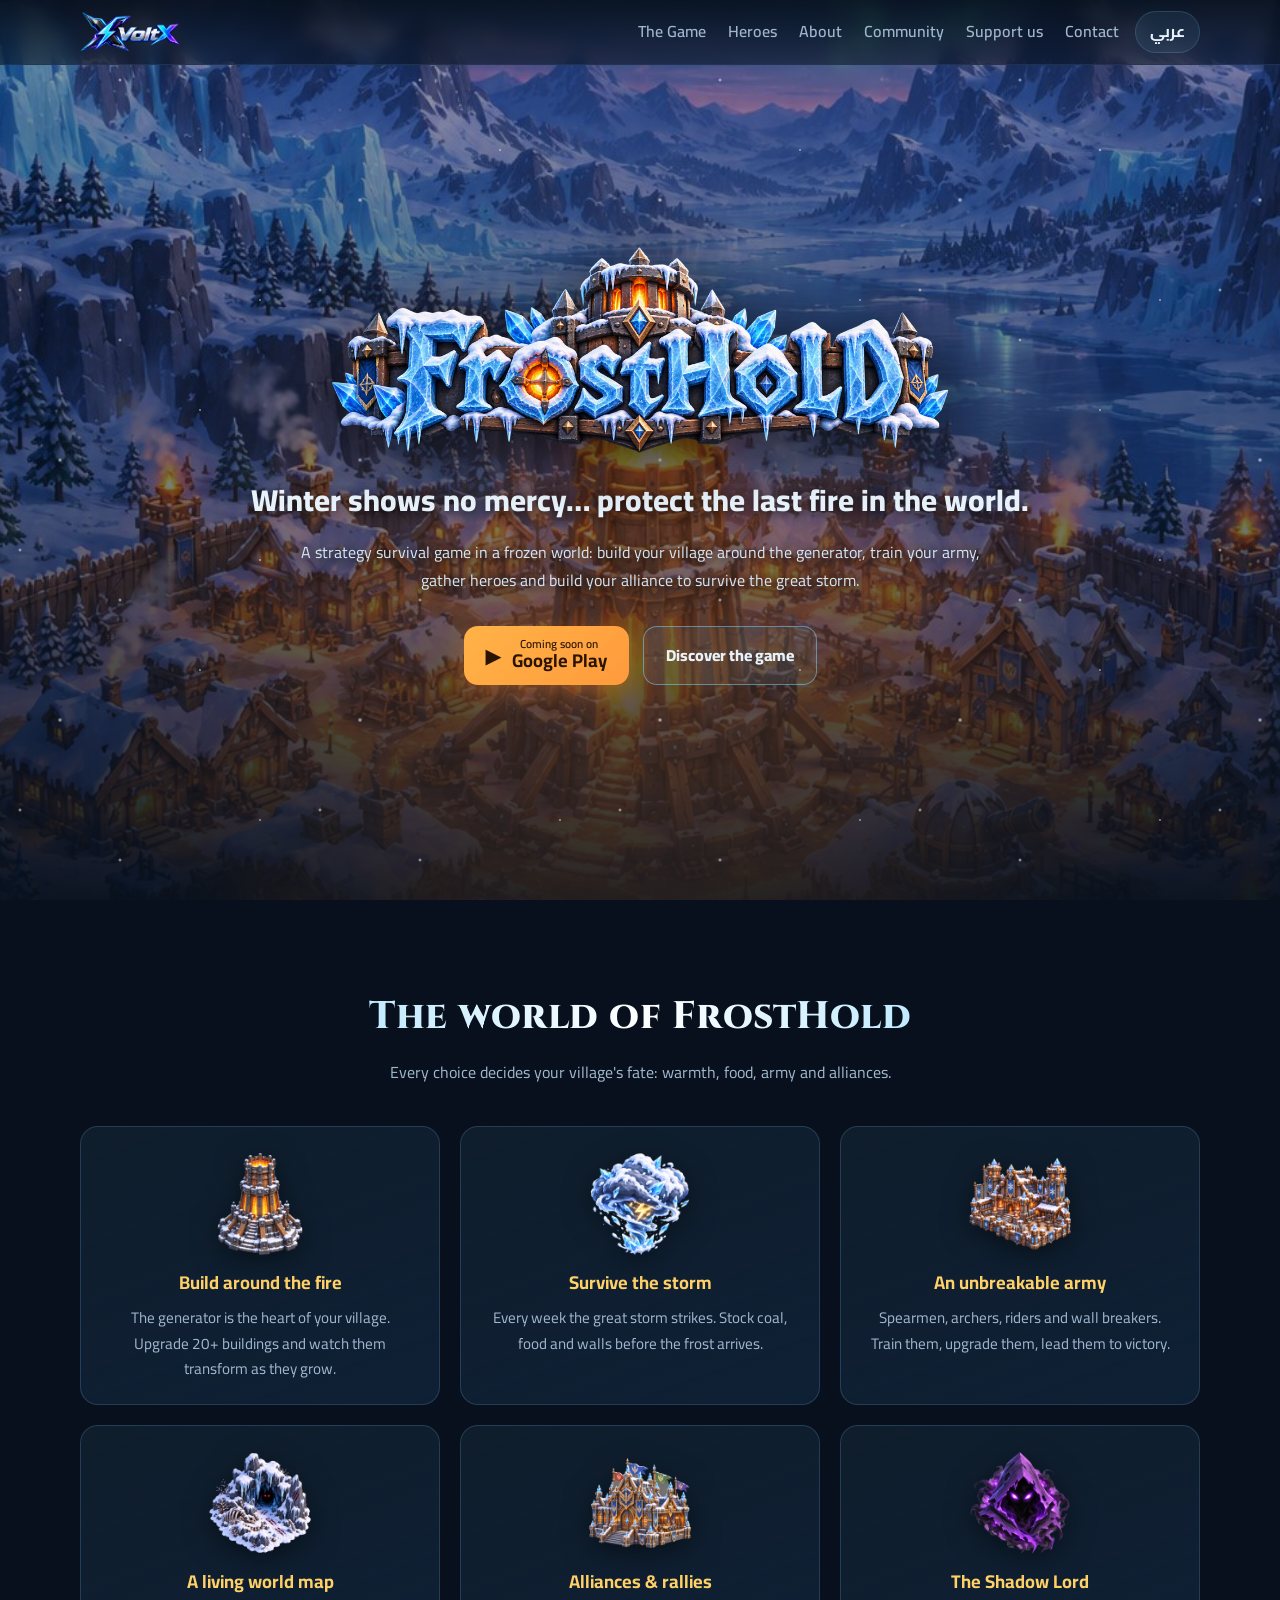
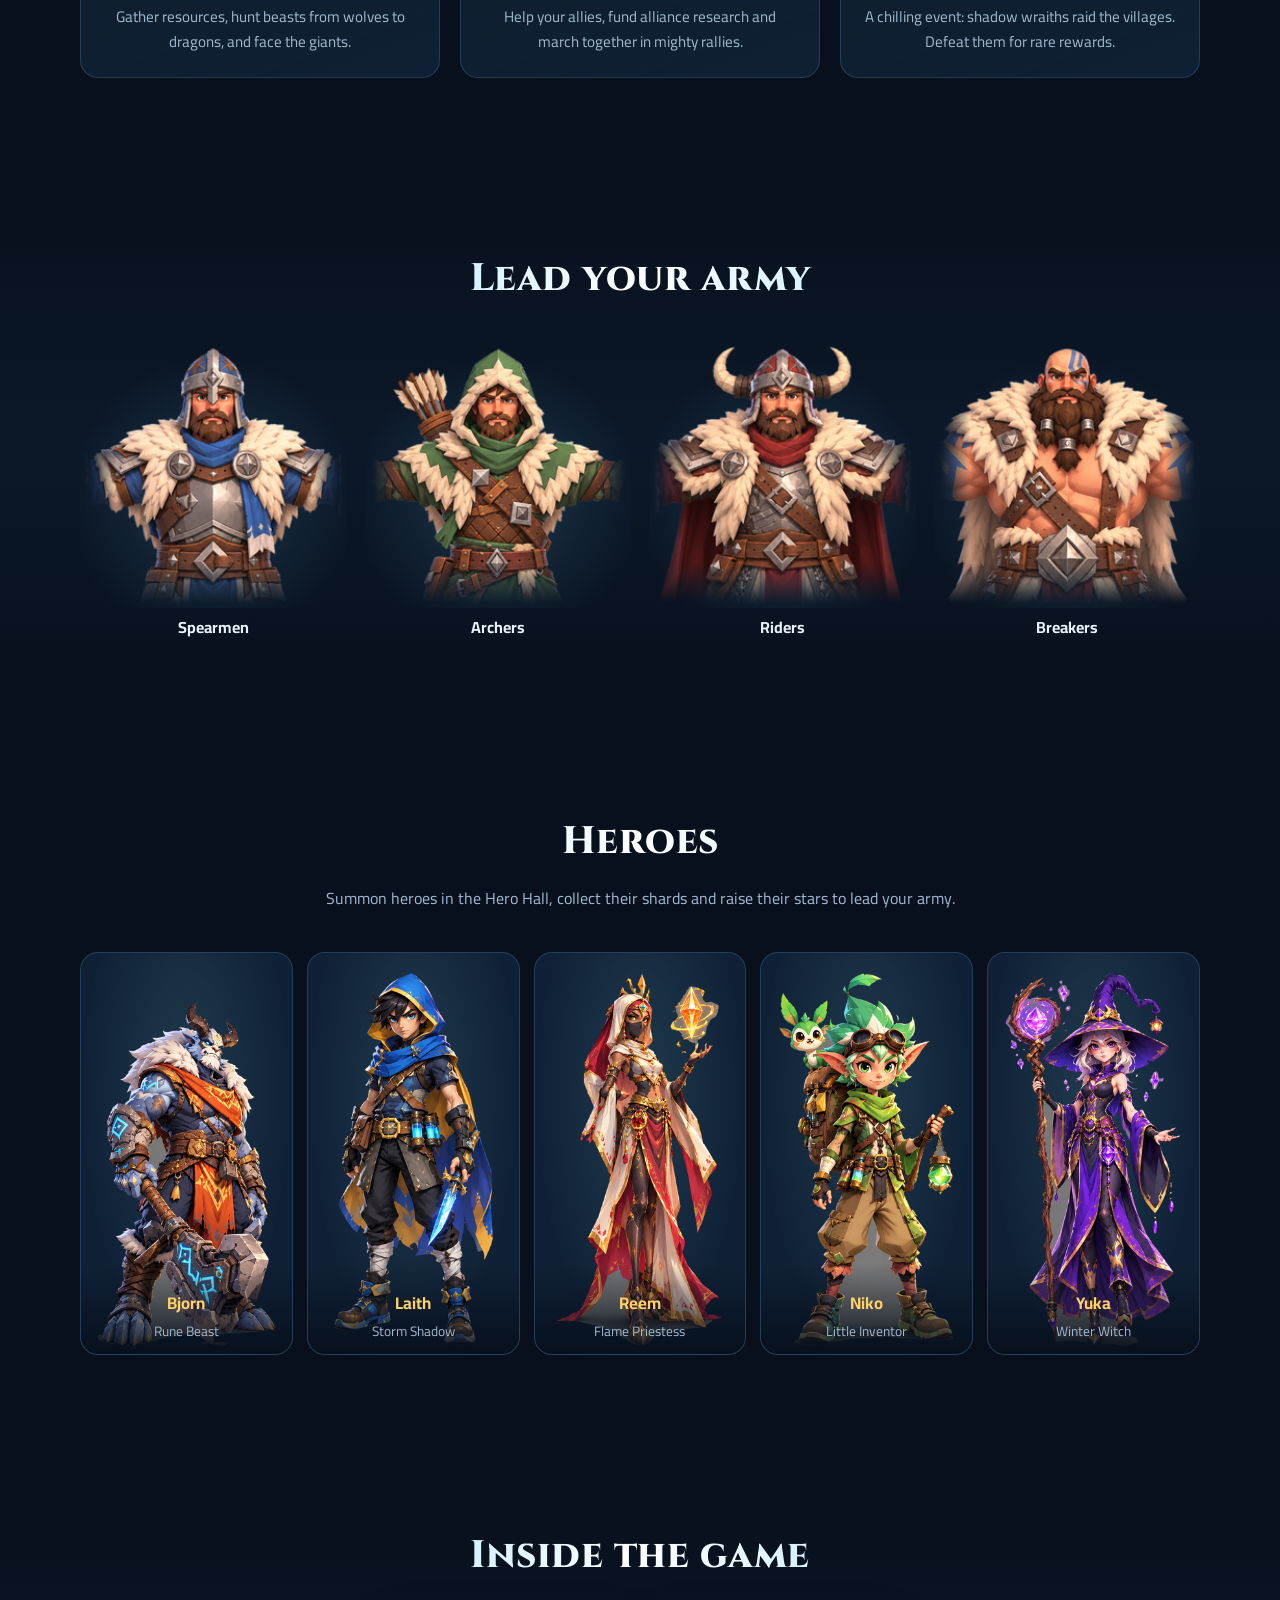
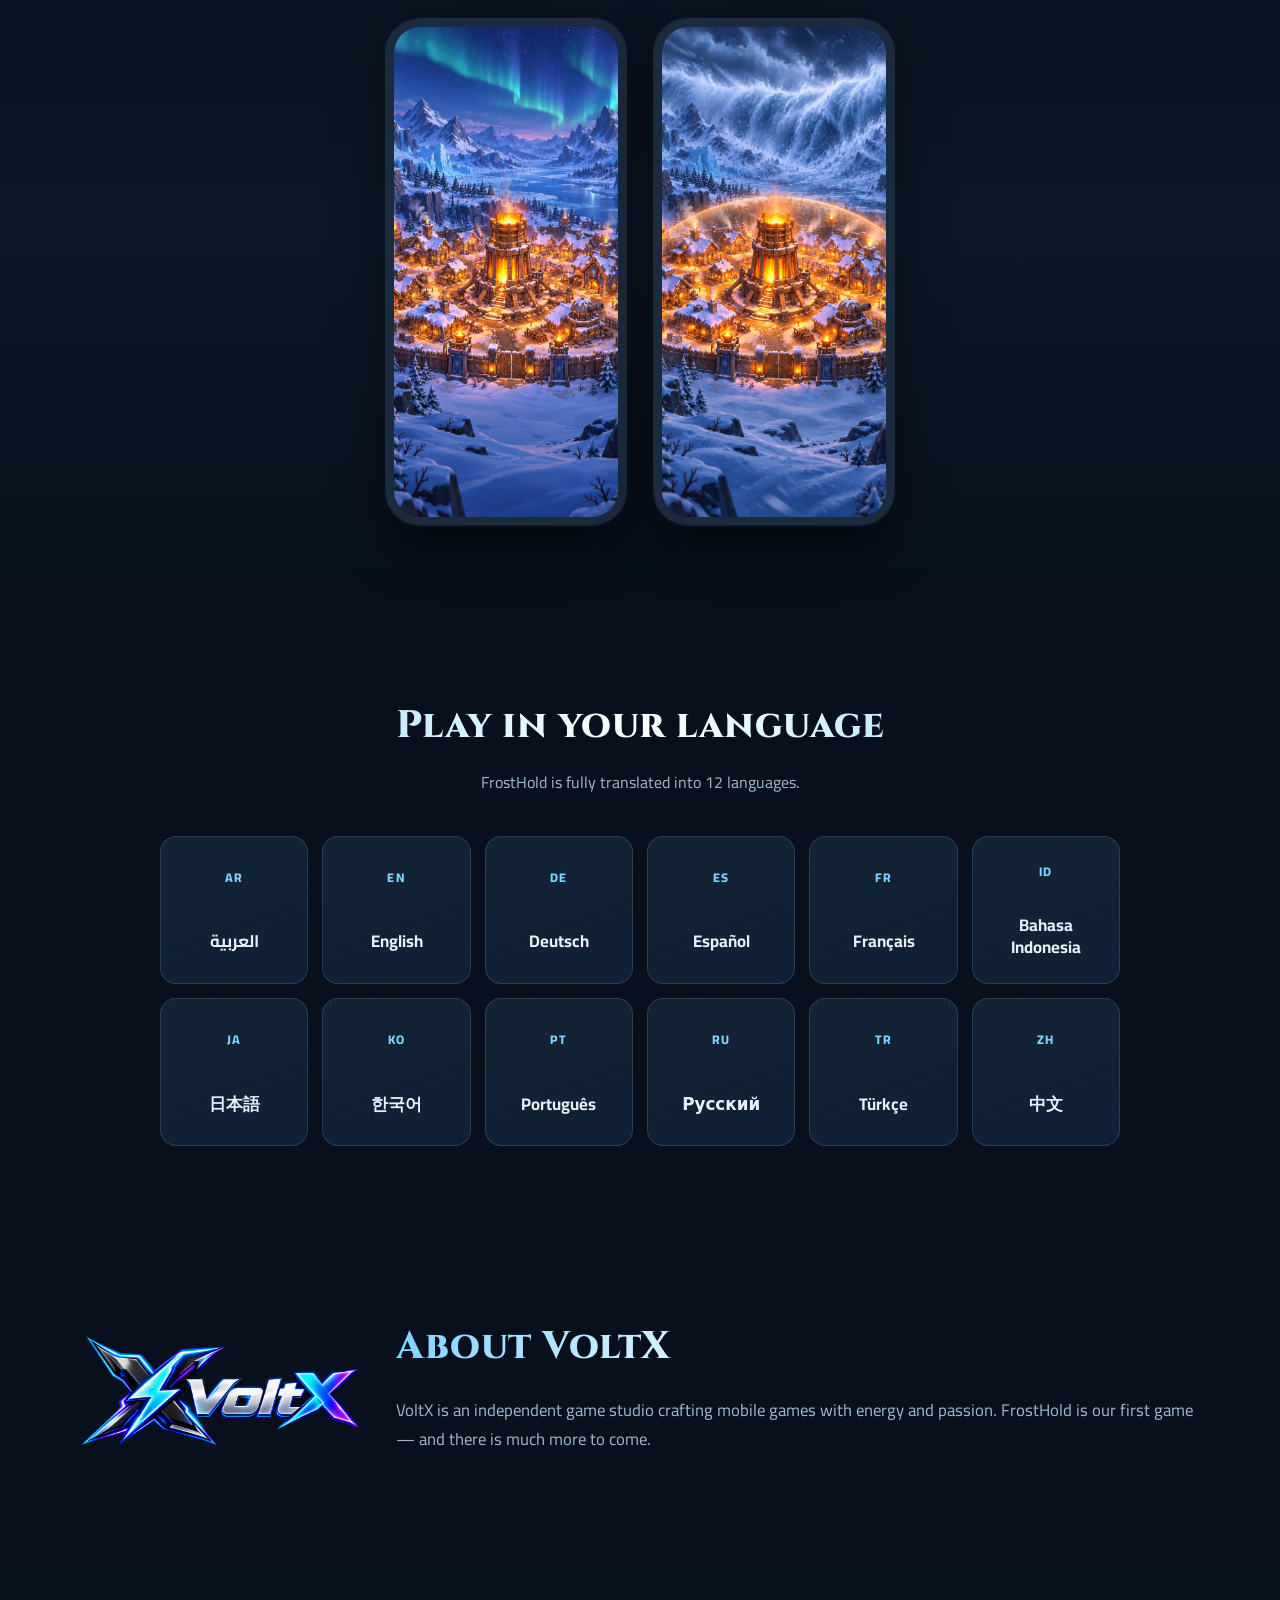
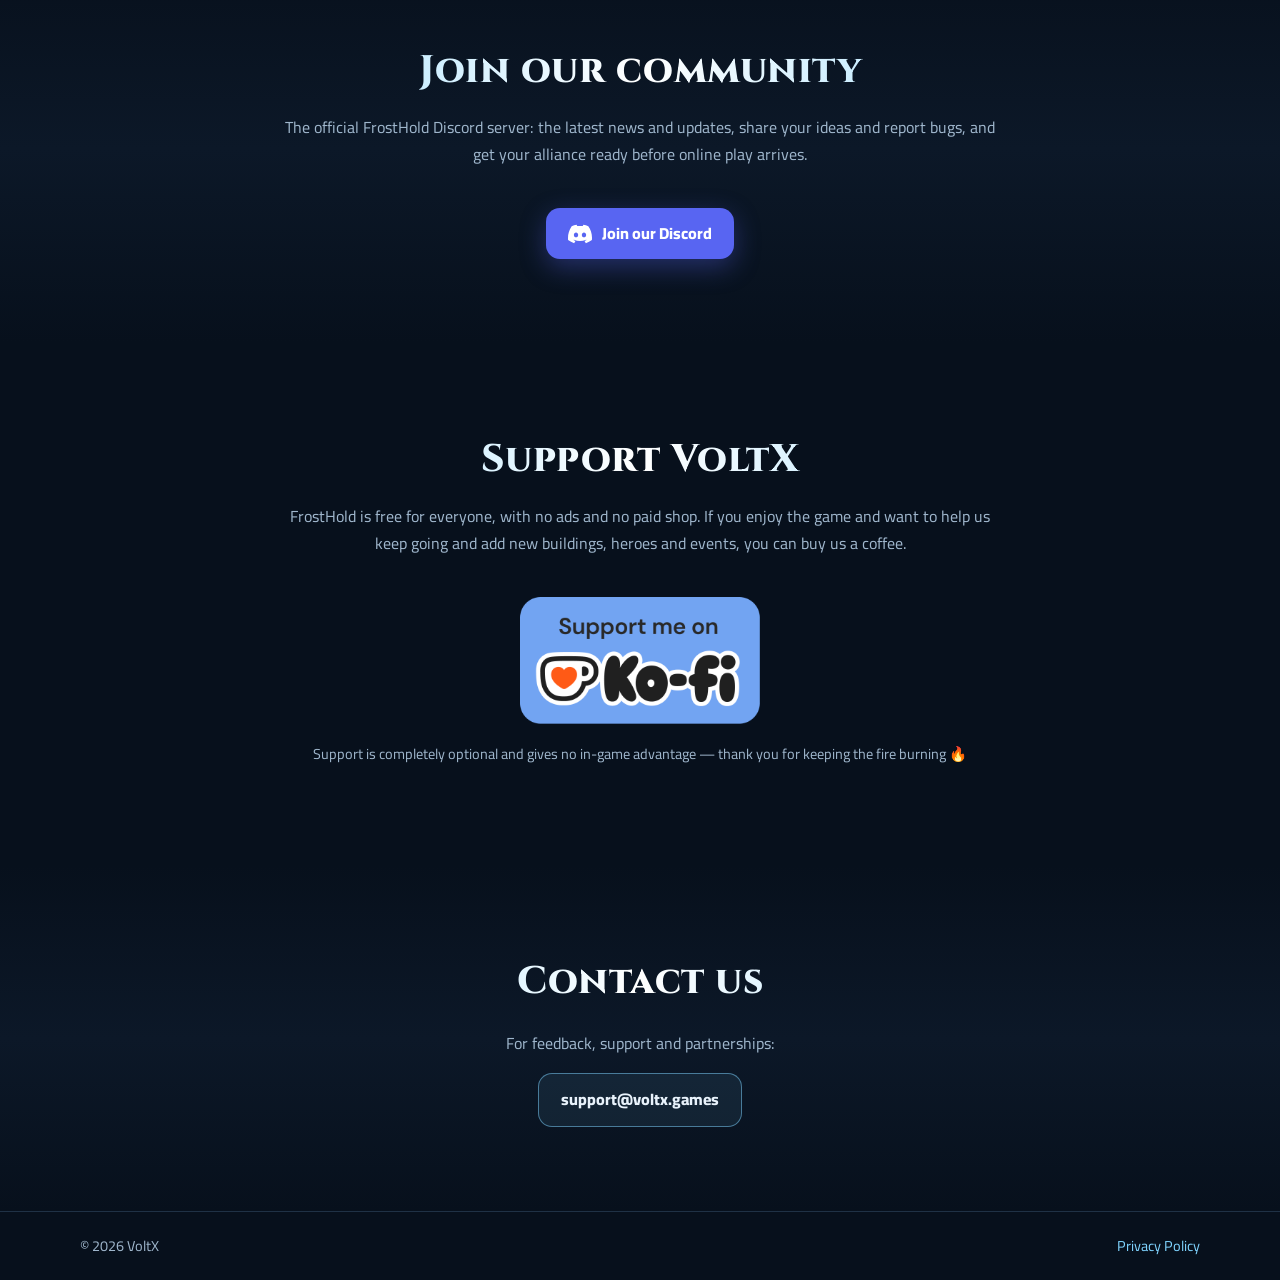
==== index.html @ aec37b86 "Add files via upload" ====
<!doctype html>
<html lang="ar" dir="rtl">
<head>
<meta charset="utf-8">
<meta name="viewport" content="width=device-width, initial-scale=1">
<title>VoltX Games — FrostHold</title>
<meta name="description" content="VoltX Games — creators of FrostHold, a winter survival strategy game for mobile.">
<meta property="og:title" content="FrostHold — VoltX Games">
<meta property="og:description" content="Build your village around the last fire, survive the great storm, lead heroes and alliances.">
<meta property="og:image" content="assets/frosthold-icon.png">
<link rel="icon" href="assets/frosthold-icon.png">
<link rel="preconnect" href="https://fonts.googleapis.com">
<link rel="preconnect" href="https://fonts.gstatic.com" crossorigin>
<link href="https://fonts.googleapis.com/css2?family=Cairo:wght@400;600;800&family=Cinzel:wght@700;900&display=swap" rel="stylesheet">
<link rel="stylesheet" href="style.css">
</head>
<body>

<!-- ============ Header ============ -->
<header class="top">
  <div class="wrap top-row">
    <a href="#home" class="brand"><img src="assets/voltx-logo.png" alt="VoltX"></a>
    <nav class="menu" id="menu">
      <a href="#game" data-ar="اللعبة" data-en="The Game">اللعبة</a>
      <a href="#heroes" data-ar="الأبطال" data-en="Heroes">الأبطال</a>
      <a href="#about" data-ar="من نحن" data-en="About">من نحن</a>
      <a href="#community" data-ar="مجتمعنا" data-en="Community">مجتمعنا</a>
      <a href="#support" data-ar="ادعمنا" data-en="Support us">ادعمنا</a>
      <a href="#contact" data-ar="تواصل" data-en="Contact">تواصل</a>
    </nav>
    <button class="lang" id="langBtn" type="button" aria-label="Language">EN</button>
  </div>
</header>

<!-- ============ Hero ============ -->
<section class="hero" id="home">
  <div class="hero-bg"></div>
  <div class="snow" aria-hidden="true"></div>
  <div class="wrap hero-in">
    <img class="game-logo" src="assets/frosthold-logo.png" alt="FrostHold">
    <p class="tagline" data-ar="الشتاء لا يرحم… احمِ آخر نار في العالم." data-en="Winter shows no mercy… protect the last fire in the world.">الشتاء لا يرحم… احمِ آخر نار في العالم.</p>
    <p class="sub" data-ar="لعبة استراتيجية للبقاء في عالم متجمد: ابنِ قريتك حول المولّد، درّب جيشك، اجمع الأبطال، وابنِ تحالفك لتنجو من العاصفة الكبرى."
       data-en="A strategy survival game in a frozen world: build your village around the generator, train your army, gather heroes and build your alliance to survive the great storm.">
       لعبة استراتيجية للبقاء في عالم متجمد: ابنِ قريتك حول المولّد، درّب جيشك، اجمع الأبطال، وابنِ تحالفك لتنجو من العاصفة الكبرى.</p>
    <div class="cta">
      <a class="btn play" href="#" aria-disabled="true">
        <span class="play-ico" aria-hidden="true">▶</span>
        <span><small data-ar="قريباً على" data-en="Coming soon on">قريباً على</small><b>Google Play</b></span>
      </a>
      <a class="btn ghost" href="#game" data-ar="اكتشف اللعبة" data-en="Discover the game">اكتشف اللعبة</a>
    </div>
  </div>
</section>

<!-- ============ Features ============ -->
<section class="sec" id="game">
  <div class="wrap">
    <h2 data-ar="عالم FrostHold" data-en="The world of FrostHold">عالم FrostHold</h2>
    <p class="lead" data-ar="كل قرار يحدد مصير قريتك: الدفء، الطعام، الجيش، والتحالفات."
       data-en="Every choice decides your village's fate: warmth, food, army and alliances.">كل قرار يحدد مصير قريتك: الدفء، الطعام، الجيش، والتحالفات.</p>
    <div class="grid">
      <article class="card">
        <img src="assets/generator-t3.png" alt="">
        <h3 data-ar="ابنِ حول النار" data-en="Build around the fire">ابنِ حول النار</h3>
        <p data-ar="المولّد قلب القرية. طوّر أكثر من 20 مبنى، وشاهدها تتغير وتكبر مع كل مرحلة."
           data-en="The generator is the heart of your village. Upgrade 20+ buildings and watch them transform as they grow.">المولّد قلب القرية. طوّر أكثر من 20 مبنى، وشاهدها تتغير وتكبر مع كل مرحلة.</p>
      </article>
      <article class="card">
        <img src="assets/menu-storm.png" alt="">
        <h3 data-ar="انجُ من العاصفة" data-en="Survive the storm">انجُ من العاصفة</h3>
        <p data-ar="كل أسبوع تضرب العاصفة الكبرى. جهّز الفحم والطعام والسور قبل أن يصل الصقيع."
           data-en="Every week the great storm strikes. Stock coal, food and walls before the frost arrives.">كل أسبوع تضرب العاصفة الكبرى. جهّز الفحم والطعام والسور قبل أن يصل الصقيع.</p>
      </article>
      <article class="card">
        <img src="assets/barracks-t3.png" alt="">
        <h3 data-ar="جيش لا يُقهر" data-en="An unbreakable army">جيش لا يُقهر</h3>
        <p data-ar="رماحون ورماة وفرسان ومحطمو أسوار. درّبهم وطوّرهم وقُدهم للنصر."
           data-en="Spearmen, archers, riders and wall breakers. Train them, upgrade them, lead them to victory.">رماحون ورماة وفرسان ومحطمو أسوار. درّبهم وطوّرهم وقُدهم للنصر.</p>
      </article>
      <article class="card">
        <img src="assets/map-beast.png" alt="">
        <h3 data-ar="خريطة عالم حيّة" data-en="A living world map">خريطة عالم حيّة</h3>
        <p data-ar="اجمع الموارد، اصطد الوحوش من الذئاب إلى التنانين، وواجه العمالقة."
           data-en="Gather resources, hunt beasts from wolves to dragons, and face the giants.">اجمع الموارد، اصطد الوحوش من الذئاب إلى التنانين، وواجه العمالقة.</p>
      </article>
      <article class="card">
        <img src="assets/embassy-t3.png" alt="">
        <h3 data-ar="تحالفات وحشود" data-en="Alliances & rallies">تحالفات وحشود</h3>
        <p data-ar="ساعد حلفاءك، تبرّع لأبحاث التحالف، وانطلقوا معاً في حشود قوية."
           data-en="Help your allies, fund alliance research and march together in mighty rallies.">ساعد حلفاءك، تبرّع لأبحاث التحالف، وانطلقوا معاً في حشود قوية.</p>
      </article>
      <article class="card">
        <img src="assets/menu-shadow.png" alt="">
        <h3 data-ar="سيد الظلال" data-en="The Shadow Lord">سيد الظلال</h3>
        <p data-ar="فعالية مرعبة: أشباح الظلال تهاجم القرى. اهزمها واحصل على جوائز نادرة."
           data-en="A chilling event: shadow wraiths raid the villages. Defeat them for rare rewards.">فعالية مرعبة: أشباح الظلال تهاجم القرى. اهزمها واحصل على جوائز نادرة.</p>
      </article>
    </div>
  </div>
</section>

<!-- ============ Army ============ -->
<section class="sec alt">
  <div class="wrap">
    <h2 data-ar="قُد جيشك" data-en="Lead your army">قُد جيشك</h2>
    <div class="units">
      <figure><img src="assets/unit-spearman.png" alt=""><figcaption data-ar="الرماحون" data-en="Spearmen">الرماحون</figcaption></figure>
      <figure><img src="assets/unit-archer.png" alt=""><figcaption data-ar="الرماة" data-en="Archers">الرماة</figcaption></figure>
      <figure><img src="assets/unit-rider.png" alt=""><figcaption data-ar="الفرسان" data-en="Riders">الفرسان</figcaption></figure>
      <figure><img src="assets/unit-breaker.png" alt=""><figcaption data-ar="محطمو الأسوار" data-en="Breakers">محطمو الأسوار</figcaption></figure>
    </div>
  </div>
</section>

<!-- ============ Heroes ============ -->
<section class="sec" id="heroes">
  <div class="wrap">
    <h2 data-ar="الأبطال" data-en="Heroes">الأبطال</h2>
    <p class="lead" data-ar="استدعِ الأبطال من قصر الأبطال، اجمع شظاياهم وارفع نجومهم ليقودوا جيشك."
       data-en="Summon heroes in the Hero Hall, collect their shards and raise their stars to lead your army.">استدعِ الأبطال من قصر الأبطال، اجمع شظاياهم وارفع نجومهم ليقودوا جيشك.</p>
    <div class="heroes">
      <figure class="hero-card"><img src="assets/hero-beast.png" alt=""><figcaption><b data-ar="بيورن" data-en="Bjorn">بيورن</b><span data-ar="وحش الرونيات" data-en="Rune Beast">وحش الرونيات</span></figcaption></figure>
      <figure class="hero-card"><img src="assets/hero-rogue.png" alt=""><figcaption><b data-ar="ليث" data-en="Laith">ليث</b><span data-ar="ظل العاصفة" data-en="Storm Shadow">ظل العاصفة</span></figcaption></figure>
      <figure class="hero-card"><img src="assets/hero-priestess.png" alt=""><figcaption><b data-ar="ريم" data-en="Reem">ريم</b><span data-ar="كاهنة اللهب" data-en="Flame Priestess">كاهنة اللهب</span></figcaption></figure>
      <figure class="hero-card"><img src="assets/hero-goblin.png" alt=""><figcaption><b data-ar="نيكو" data-en="Niko">نيكو</b><span data-ar="المخترع الصغير" data-en="Little Inventor">المخترع الصغير</span></figcaption></figure>
      <figure class="hero-card"><img src="assets/hero-witch.png" alt=""><figcaption><b data-ar="يوكا" data-en="Yuka">يوكا</b><span data-ar="ساحرة الشتاء" data-en="Winter Witch">ساحرة الشتاء</span></figcaption></figure>
    </div>
  </div>
</section>

<!-- ============ Screens ============ -->
<section class="sec alt">
  <div class="wrap">
    <h2 data-ar="من داخل اللعبة" data-en="Inside the game">من داخل اللعبة</h2>
    <div class="phones">
      <div class="phone"><img src="assets/bg-night.jpg" alt=""></div>
      <div class="phone"><img src="assets/bg-storm.jpg" alt=""></div>
    </div>
  </div>
</section>

<!-- ============ Languages ============ -->
<section class="sec" id="languages">
  <div class="wrap">
    <h2 data-ar="العب بلغتك" data-en="Play in your language">العب بلغتك</h2>
    <p class="lead" data-ar="FrostHold مترجمة بالكامل إلى 12 لغة." data-en="FrostHold is fully translated into 12 languages.">FrostHold مترجمة بالكامل إلى 12 لغة.</p>
    <ul class="langs">
      <li><span class="lang-code">AR</span><span class="lang-name" lang="ar">العربية</span></li>
      <li><span class="lang-code">EN</span><span class="lang-name" lang="en">English</span></li>
      <li><span class="lang-code">DE</span><span class="lang-name" lang="de">Deutsch</span></li>
      <li><span class="lang-code">ES</span><span class="lang-name" lang="es">Español</span></li>
      <li><span class="lang-code">FR</span><span class="lang-name" lang="fr">Français</span></li>
      <li><span class="lang-code">ID</span><span class="lang-name" lang="id">Bahasa Indonesia</span></li>
      <li><span class="lang-code">JA</span><span class="lang-name" lang="ja">日本語</span></li>
      <li><span class="lang-code">KO</span><span class="lang-name" lang="ko">한국어</span></li>
      <li><span class="lang-code">PT</span><span class="lang-name" lang="pt">Português</span></li>
      <li><span class="lang-code">RU</span><span class="lang-name" lang="ru">Русский</span></li>
      <li><span class="lang-code">TR</span><span class="lang-name" lang="tr">Türkçe</span></li>
      <li><span class="lang-code">ZH</span><span class="lang-name" lang="zh">中文</span></li>
    </ul>
  </div>
</section>

<!-- ============ About ============ -->
<section class="sec" id="about">
  <div class="wrap about">
    <img src="assets/voltx-logo.png" alt="VoltX" class="about-logo">
    <div>
      <h2 data-ar="عن VoltX" data-en="About VoltX">عن VoltX</h2>
      <p data-ar="VoltX استوديو ألعاب مستقل يصنع ألعاب جوال بطاقة وشغف. أول ألعابنا FrostHold، وما زال القادم أكبر."
         data-en="VoltX is an independent game studio crafting mobile games with energy and passion. FrostHold is our first game — and there is much more to come.">VoltX استوديو ألعاب مستقل يصنع ألعاب جوال بطاقة وشغف. أول ألعابنا FrostHold، وما زال القادم أكبر.</p>
    </div>
  </div>
</section>

<!-- ============ Community (Discord) ============ -->
<section class="sec alt" id="community">
  <div class="wrap community">
    <h2 data-ar="انضم لمجتمعنا" data-en="Join our community">انضم لمجتمعنا</h2>
    <p class="lead" data-ar="سيرفر FrostHold الرسمي على ديسكورد: آخر الأخبار والتحديثات، شارك اقتراحاتك وبلّغ عن الأخطاء، وجهّز تحالفك قبل وصول اللعب الأونلاين."
       data-en="The official FrostHold Discord server: the latest news and updates, share your ideas and report bugs, and get your alliance ready before online play arrives.">سيرفر FrostHold الرسمي على ديسكورد: آخر الأخبار والتحديثات، شارك اقتراحاتك وبلّغ عن الأخطاء، وجهّز تحالفك قبل وصول اللعب الأونلاين.</p>
    <a class="btn discord" href="https://discord.gg/TdF96qyCpZ" target="_blank" rel="noopener">
      <svg viewBox="0 0 24 24" width="24" height="24" aria-hidden="true"><path fill="currentColor" d="M20.32 4.37A19.8 19.8 0 0 0 15.38 2.8a13.7 13.7 0 0 0-.63 1.3 18.4 18.4 0 0 0-5.5 0 13.7 13.7 0 0 0-.64-1.3 19.7 19.7 0 0 0-4.94 1.53C.54 9.04-.32 13.58.1 18.06a19.9 19.9 0 0 0 6.07 3.07 14.8 14.8 0 0 0 1.3-2.12 12.9 12.9 0 0 1-2.04-.98l.5-.39a14.2 14.2 0 0 0 12.14 0l.5.39c-.65.39-1.33.71-2.04.98.37.75.81 1.46 1.3 2.12a19.8 19.8 0 0 0 6.07-3.07c.5-5.18-.84-9.68-3.58-13.69ZM8.02 15.33c-1.18 0-2.15-1.09-2.15-2.42s.95-2.42 2.15-2.42c1.2 0 2.17 1.09 2.15 2.42 0 1.33-.95 2.42-2.15 2.42Zm7.96 0c-1.18 0-2.15-1.09-2.15-2.42s.95-2.42 2.15-2.42c1.2 0 2.17 1.09 2.15 2.42 0 1.33-.94 2.42-2.15 2.42Z"/></svg>
      <span data-ar="انضم إلى ديسكورد" data-en="Join our Discord">انضم إلى ديسكورد</span>
    </a>
  </div>
</section>

<!-- ============ Support ============ -->
<section class="sec" id="support">
  <div class="wrap support">
    <h2 data-ar="ادعم VoltX" data-en="Support VoltX">ادعم VoltX</h2>
    <p class="lead" data-ar="FrostHold مجانية للجميع، بدون إعلانات وبدون متجر مدفوع. إذا أعجبتك اللعبة وتحب تساعدنا نستمر ونضيف مباني وأبطالاً وفعاليات جديدة، تقدر تدعمنا بكوب قهوة."
       data-en="FrostHold is free for everyone, with no ads and no paid shop. If you enjoy the game and want to help us keep going and add new buildings, heroes and events, you can buy us a coffee.">FrostHold مجانية للجميع، بدون إعلانات وبدون متجر مدفوع. إذا أعجبتك اللعبة وتحب تساعدنا نستمر ونضيف مباني وأبطالاً وفعاليات جديدة، تقدر تدعمنا بكوب قهوة.</p>
    <a class="kofi-badge" href="https://ko-fi.com/voltxgames" target="_blank" rel="noopener" style="display:block;width:fit-content;margin:0 auto;">
      <img src="assets/kofi-badge.png" alt="Support VoltX on Ko-fi" width="240" height="127" style="display:block;margin:0 auto;">
    </a>
    <p class="note" data-ar="الدعم اختياري تماماً ولا يعطي أي ميزة داخل اللعبة — شكراً لأنك تبقي النار مشتعلة 🔥"
       data-en="Support is completely optional and gives no in-game advantage — thank you for keeping the fire burning 🔥">الدعم اختياري تماماً ولا يعطي أي ميزة داخل اللعبة — شكراً لأنك تبقي النار مشتعلة 🔥</p>
  </div>
</section>

<!-- ============ Contact ============ -->
<section class="sec alt" id="contact">
  <div class="wrap contact">
    <h2 data-ar="تواصل معنا" data-en="Contact us">تواصل معنا</h2>
    <p data-ar="للاقتراحات والدعم والتعاون:" data-en="For feedback, support and partnerships:">للاقتراحات والدعم والتعاون:</p>
    <a class="btn ghost mail" href="mailto:support@voltx.games">support@voltx.games</a>
  </div>
</section>

<footer class="foot">
  <div class="wrap foot-row">
    <span>© 2026 VoltX</span>
    <a href="privacy.html" data-ar="سياسة الخصوصية" data-en="Privacy Policy">سياسة الخصوصية</a>
  </div>
</footer>

<script>
(function () {
  var btn = document.getElementById('langBtn');
  function apply(lang) {
    var ar = lang === 'ar';
    document.documentElement.lang = lang;
    document.documentElement.dir = ar ? 'rtl' : 'ltr';
    var els = document.querySelectorAll('[data-ar]');
    for (var i = 0; i < els.length; i++) {
      els[i].textContent = els[i].getAttribute(ar ? 'data-ar' : 'data-en');
    }
    btn.textContent = ar ? 'EN' : 'عربي';
    try { localStorage.setItem('voltx-lang', lang); } catch (e) {}
  }
  var saved = null;
  try { saved = localStorage.getItem('voltx-lang'); } catch (e) {}
  var start = saved || ((navigator.language || '').toLowerCase().indexOf('ar') === 0 ? 'ar' : 'en');
  apply(start);
  btn.addEventListener('click', function () {
    apply(document.documentElement.lang === 'ar' ? 'en' : 'ar');
  });
  // The Play button stays inactive until the game is on Google Play
  var play = document.querySelector('.btn.play');
  play.addEventListener('click', function (e) { if (play.getAttribute('aria-disabled') === 'true') { e.preventDefault(); } });
})();
</script>
</body>
</html>
---- style.css ----
:root {
  --bg: #07101c;
  --bg2: #0c1828;
  --card: #102238;
  --line: rgba(140, 200, 255, 0.18);
  --text: #e8f2fb;
  --muted: #9fb6cc;
  --ice: #7fd4ff;
  --fire: #ff9a3c;
  --gold: #ffd166;
}

* { box-sizing: border-box; }
html { scroll-behavior: smooth; }
body {
  margin: 0;
  background: var(--bg);
  color: var(--text);
  font-family: "Cairo", system-ui, "Segoe UI", Tahoma, sans-serif;
  line-height: 1.7;
  overflow-x: hidden;
}
img { max-width: 100%; display: block; }
a { color: inherit; }
.wrap { width: min(1120px, 100% - 32px); margin-inline: auto; }

/* ---------- Header ---------- */
.top {
  position: fixed; inset: 0 0 auto 0; z-index: 20;
  background: linear-gradient(to bottom, rgba(7, 16, 28, 0.92), rgba(7, 16, 28, 0.55));
  backdrop-filter: blur(8px);
  border-bottom: 1px solid var(--line);
}
.top-row { display: flex; align-items: center; gap: 16px; height: 64px; }
.brand img { height: 50px; width: auto; }
.menu { display: flex; gap: 22px; margin-inline-start: auto; }
.menu a { text-decoration: none; color: var(--muted); font-weight: 600; transition: color .2s; }
.menu a:hover { color: var(--ice); }
.lang {
  border: 1px solid var(--line); background: rgba(127, 212, 255, 0.08); color: var(--text);
  border-radius: 999px; padding: 6px 14px; font: inherit; font-weight: 700; cursor: pointer;
}
.lang:hover { background: rgba(127, 212, 255, 0.18); }

/* ---------- Hero ---------- */
.hero { position: relative; min-height: 100vh; display: grid; place-items: center; text-align: center; overflow: hidden; padding: 96px 0 64px; }
.hero-bg {
  position: absolute; inset: -4%;
  background: url("assets/bg-night.jpg") center 30% / cover no-repeat;
  animation: drift 26s ease-in-out infinite alternate;
}
.hero-bg::after {
  content: ""; position: absolute; inset: 0;
  background:
    radial-gradient(ellipse at 50% 70%, rgba(255, 140, 50, 0.18), transparent 55%),
    linear-gradient(to bottom, rgba(7, 16, 28, 0.35), rgba(7, 16, 28, 0.55) 55%, var(--bg));
}
@keyframes drift { from { transform: scale(1.04) translateY(0); } to { transform: scale(1.12) translateY(-2%); } }
.snow {
  position: absolute; inset: 0; pointer-events: none; opacity: .75;
  background-image:
    radial-gradient(2px 2px at 20px 30px, #fff, transparent),
    radial-gradient(2px 2px at 120px 80px, #fff, transparent),
    radial-gradient(1.5px 1.5px at 200px 150px, #fff, transparent),
    radial-gradient(2.5px 2.5px at 60px 200px, #fff, transparent),
    radial-gradient(1.5px 1.5px at 260px 40px, #fff, transparent);
  background-size: 300px 260px;
  animation: snow 14s linear infinite;
}
@keyframes snow { from { background-position: 0 0; } to { background-position: 60px 520px; } }
.hero-in { position: relative; z-index: 1; display: grid; justify-items: center; gap: 14px; }
.game-logo { width: min(620px, 92%); filter: drop-shadow(0 8px 30px rgba(0, 0, 0, .6)); }
.tagline { font-size: clamp(1.25rem, 3.5vw, 1.9rem); font-weight: 800; margin: 6px 0 0; text-shadow: 0 2px 12px rgba(0, 0, 0, .7); }
.sub { max-width: 680px; color: #d4e4f2; margin: 0; text-shadow: 0 2px 10px rgba(0, 0, 0, .8); }
.cta { display: flex; flex-wrap: wrap; gap: 14px; justify-content: center; margin-top: 18px; }
.btn {
  display: inline-flex; align-items: center; gap: 10px; text-decoration: none; font-weight: 800;
  border-radius: 14px; padding: 12px 22px; transition: transform .2s, box-shadow .2s, background .2s;
}
.btn:hover { transform: translateY(-2px); }
.btn.play { background: linear-gradient(135deg, #ffb347, var(--fire)); color: #2a1300; box-shadow: 0 8px 26px rgba(255, 140, 50, .35); }
.btn.play small { display: block; font-size: .72rem; font-weight: 600; line-height: 1; }
.btn.play b { display: block; font-size: 1.15rem; line-height: 1.2; }
.play-ico { font-size: 1.3rem; }
.btn.play[aria-disabled="true"] { cursor: default; }
.btn.ghost { border: 1px solid rgba(127, 212, 255, .5); color: var(--text); background: rgba(127, 212, 255, .08); }
.btn.ghost:hover { background: rgba(127, 212, 255, .18); }

/* ---------- Sections ---------- */
.sec { padding: 84px 0; }
.sec.alt { background: linear-gradient(to bottom, var(--bg), var(--bg2), var(--bg)); }
h2 {
  text-align: center; margin: 0 0 10px; font-size: clamp(1.7rem, 4vw, 2.4rem); font-weight: 800;
  background: linear-gradient(90deg, var(--ice), #fff, var(--ice)); -webkit-background-clip: text; background-clip: text; color: transparent;
}
html[lang="en"] h2 { font-family: "Cinzel", serif; letter-spacing: .5px; }
.lead { text-align: center; color: var(--muted); max-width: 720px; margin: 0 auto 40px; }

.grid { display: grid; grid-template-columns: repeat(3, 1fr); gap: 20px; }
.card {
  background: linear-gradient(160deg, rgba(127, 212, 255, .07), rgba(16, 34, 56, .9));
  border: 1px solid var(--line); border-radius: 18px; padding: 22px; text-align: center;
  transition: transform .25s, border-color .25s, box-shadow .25s;
}
.card:hover { transform: translateY(-4px); border-color: rgba(127, 212, 255, .45); box-shadow: 0 14px 34px rgba(0, 0, 0, .35); }
.card img { width: 110px; height: 110px; object-fit: contain; margin: 0 auto 8px; filter: drop-shadow(0 6px 14px rgba(0, 0, 0, .5)); }
.card h3 { margin: 4px 0 6px; color: var(--gold); font-size: 1.15rem; }
.card p { margin: 0; color: var(--muted); font-size: .95rem; }

.units { display: grid; grid-template-columns: repeat(4, 1fr); gap: 18px; margin-top: 30px; }
.units figure { margin: 0; text-align: center; }
.units img { width: 100%; aspect-ratio: 1; object-fit: contain; border-radius: 18px; background: radial-gradient(circle at 50% 60%, rgba(127, 212, 255, .16), transparent 70%); }
.units figcaption { margin-top: 6px; font-weight: 700; }

.heroes { display: grid; grid-template-columns: repeat(5, 1fr); gap: 14px; }
.hero-card {
  margin: 0; position: relative; border-radius: 18px; overflow: hidden;
  background: radial-gradient(ellipse at 50% 35%, rgba(127, 212, 255, .22), rgba(16, 34, 56, .95) 70%);
  border: 1px solid var(--line); padding: 12px 8px 0;
  transition: transform .25s;
}
.hero-card:hover { transform: translateY(-6px); }
.hero-card img { width: 100%; aspect-ratio: 1 / 2; object-fit: contain; object-position: bottom; }
.hero-card figcaption {
  position: absolute; inset: auto 0 0 0; padding: 26px 8px 10px; text-align: center;
  background: linear-gradient(to top, rgba(7, 16, 28, .95), transparent);
}
.hero-card b { display: block; color: var(--gold); font-size: 1.05rem; }
.hero-card span { color: var(--muted); font-size: .85rem; }

.phones { display: flex; justify-content: center; gap: 28px; flex-wrap: wrap; margin-top: 30px; }
.phone {
  width: 240px; aspect-ratio: 9 / 19; border-radius: 34px; overflow: hidden;
  border: 8px solid #1b2a3c; box-shadow: 0 20px 50px rgba(0, 0, 0, .5), 0 0 0 1px var(--line);
}
.phone img { width: 100%; height: 100%; object-fit: cover; }

.about { display: grid; grid-template-columns: 280px 1fr; gap: 36px; align-items: center; }
.about h2 { text-align: start; }
.about p { color: var(--muted); font-size: 1.05rem; }
.about-logo { width: 100%; }

.contact { text-align: center; }
.contact p { color: var(--muted); }
.mail { direction: ltr; }

.foot { border-top: 1px solid var(--line); padding: 22px 0; color: var(--muted); font-size: .9rem; }
.foot-row { display: flex; justify-content: space-between; align-items: center; gap: 12px; }
.foot a { color: var(--ice); text-decoration: none; }

/* ---------- Languages ---------- */
.langs {
  list-style: none; margin: 0 auto; padding: 0; max-width: 960px;
  display: grid; grid-template-columns: repeat(6, 1fr); gap: 14px;
}
.langs li {
  display: grid; place-items: center; gap: 4px; aspect-ratio: 1 / 1; max-width: 100%;
  padding: 10px; border-radius: 16px; text-align: center;
  background: linear-gradient(160deg, rgba(127, 212, 255, .10), rgba(16, 34, 56, .92));
  border: 1px solid var(--line);
  transition: transform .2s, border-color .2s;
}
.langs li:hover { transform: translateY(-3px); border-color: rgba(127, 212, 255, .5); }
.lang-code { font-size: .78rem; font-weight: 800; letter-spacing: 1.5px; color: var(--ice); }
.lang-name { font-size: 1.05rem; font-weight: 700; color: var(--text); line-height: 1.3; }

/* ---------- Phones / tablets ---------- */
@media (max-width: 900px) {
  .langs { grid-template-columns: repeat(4, 1fr); }
  .grid { grid-template-columns: repeat(2, 1fr); }
  .heroes { grid-template-columns: repeat(3, 1fr); }
}
@media (max-width: 640px) {
  .menu { display: none; }
  .lang { margin-inline-start: auto; }
  .brand img { height: 32px; }
  .grid { grid-template-columns: 1fr; }
  .units { grid-template-columns: repeat(2, 1fr); }
  .langs { grid-template-columns: repeat(3, 1fr); gap: 10px; }
  .lang-name { font-size: .95rem; }
  .heroes { grid-template-columns: repeat(2, 1fr); }
  .about { grid-template-columns: 1fr; text-align: center; }
  .about h2 { text-align: center; }
  .about-logo { width: 220px; margin: 0 auto; }
  .phone { width: 46%; min-width: 150px; }
  .sec { padding: 64px 0; }
}
@media (prefers-reduced-motion: reduce) {
  .hero-bg, .snow { animation: none; }
}

/* ---- Support (Ko-fi) ---- */
.support { text-align: center; }
.support-ico { font-size: 2.6rem; margin-bottom: 6px; filter: drop-shadow(0 0 14px rgba(255, 179, 71, .45)); }
.btn.kofi { display: inline-flex; align-items: center; gap: 10px; background: linear-gradient(135deg, #29abe0, #1b6fd1); color: #fff;
  box-shadow: 0 8px 26px rgba(41, 171, 224, .35); font-weight: 800; }
.btn.kofi:hover { box-shadow: 0 10px 32px rgba(41, 171, 224, .5); }
.kofi-cup { font-size: 1.3rem; line-height: 1; }
.support .note { color: var(--muted); font-size: .9rem; margin-top: 18px; }
.kofi-badge { display: block; width: fit-content; margin: 0 auto; border-radius: 18px; transition: transform .2s, box-shadow .2s; }
.kofi-badge img { display: block; width: 240px; max-width: 70vw; height: auto; border-radius: 18px; }
.kofi-badge:hover { transform: translateY(-3px) scale(1.03); box-shadow: 0 10px 30px rgba(114, 165, 242, .45); }

/* ---- Community (Discord) ---- */
.community { text-align: center; }
.btn.discord { display: inline-flex; align-items: center; gap: 10px; background: #5865F2; color: #fff; box-shadow: 0 8px 26px rgba(88, 101, 242, .35); }
.btn.discord:hover { background: #4752c4; }
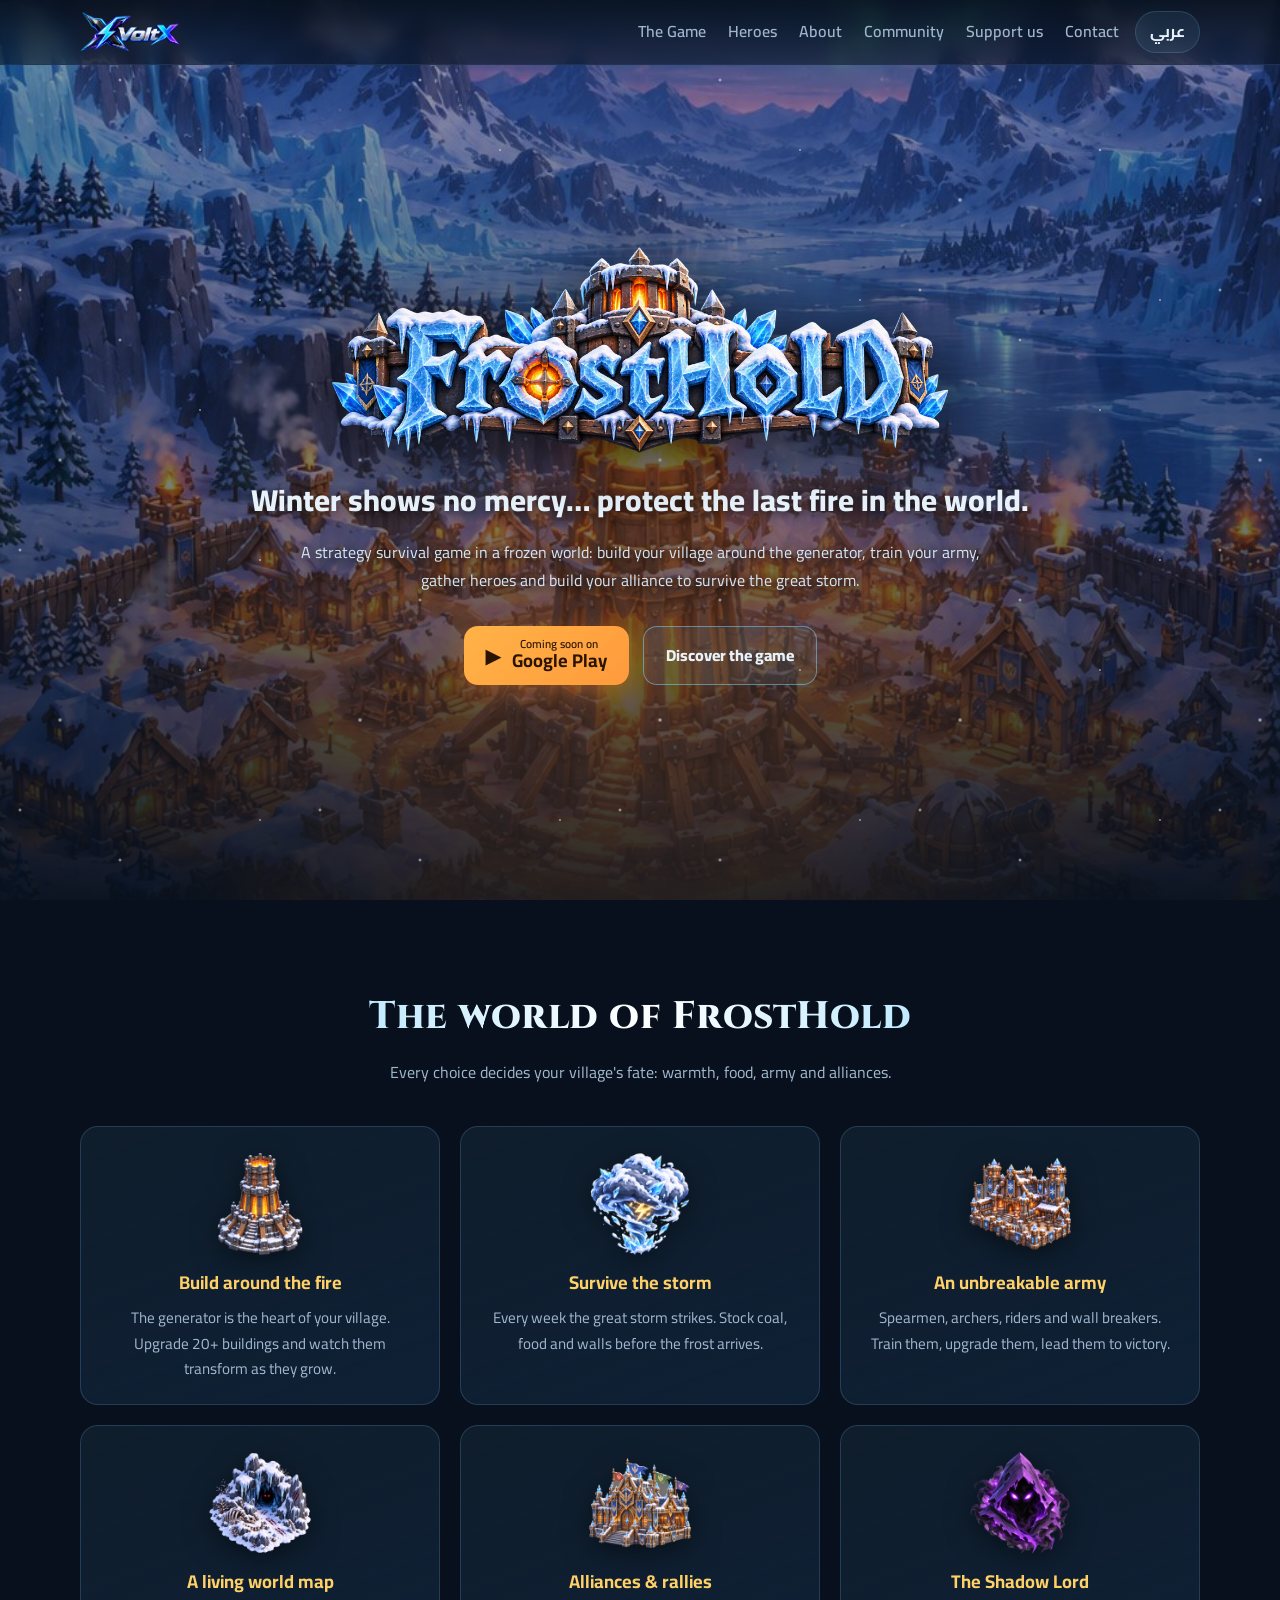
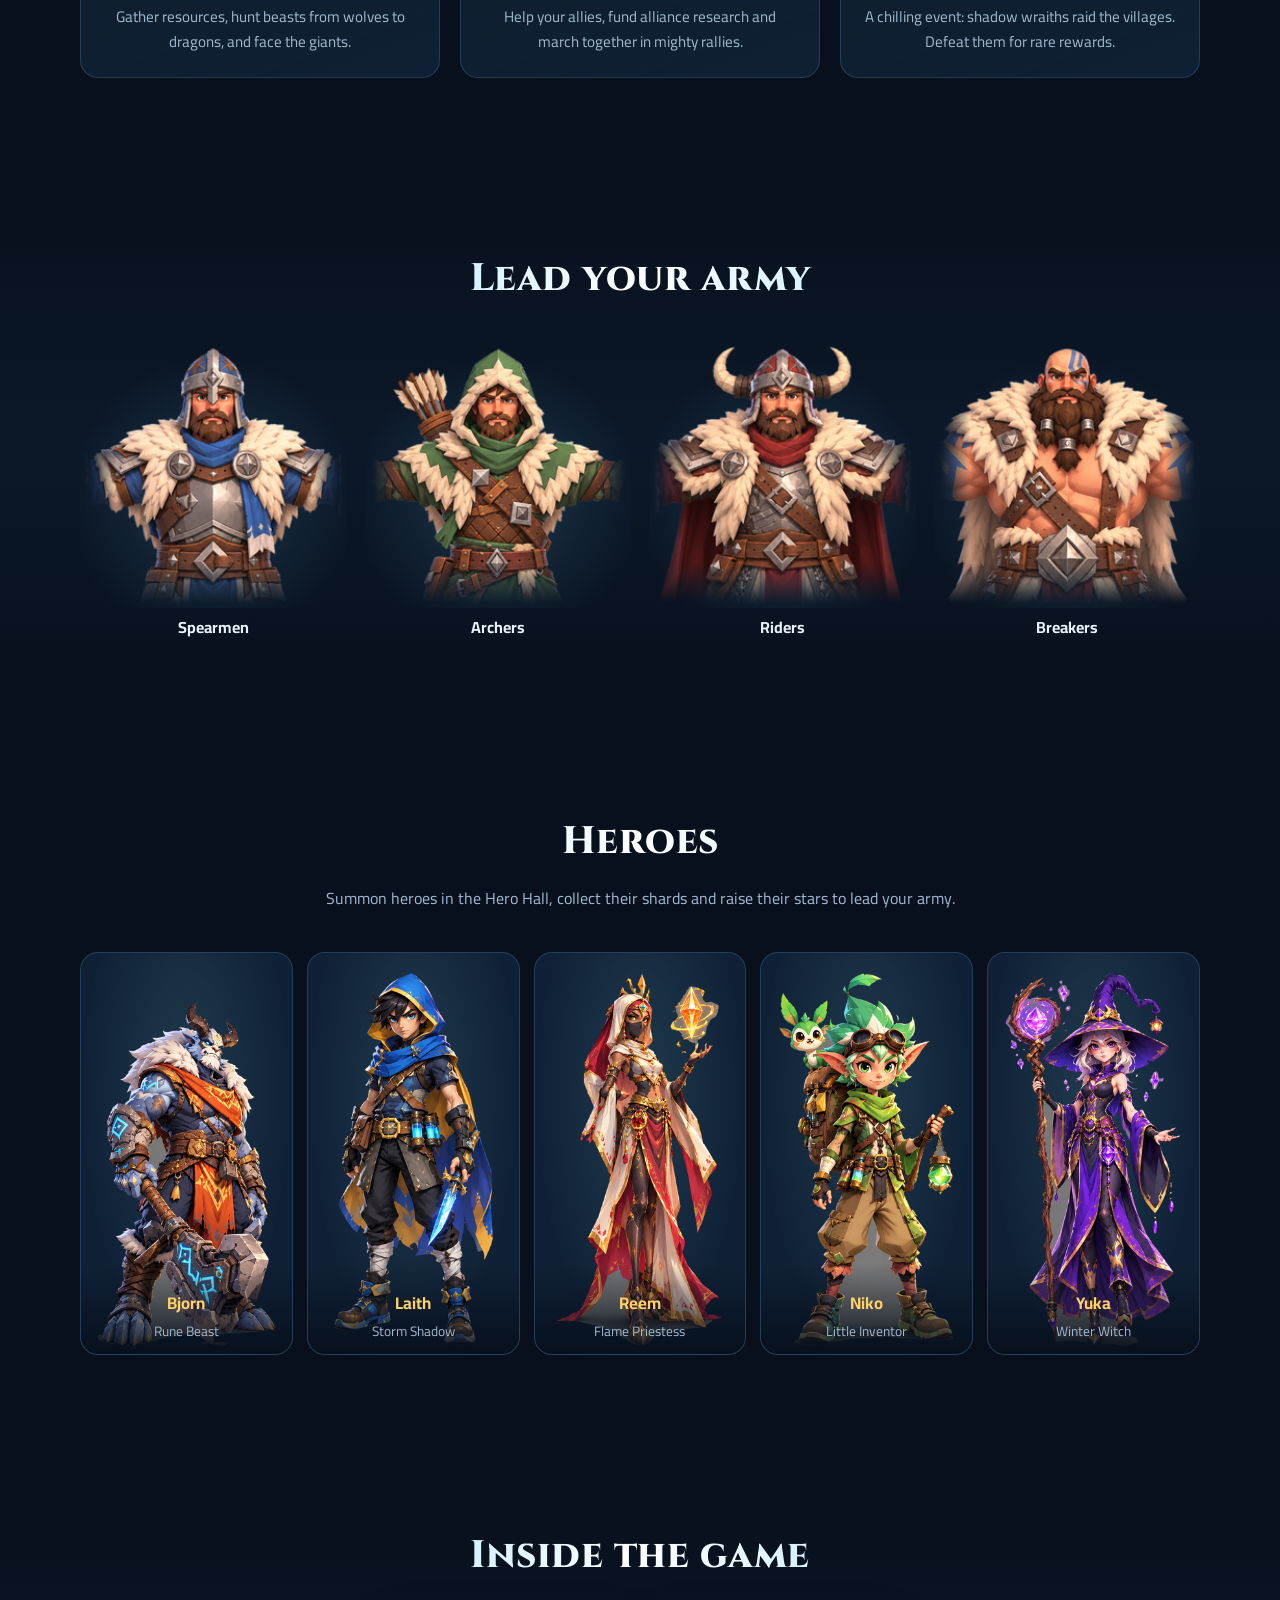
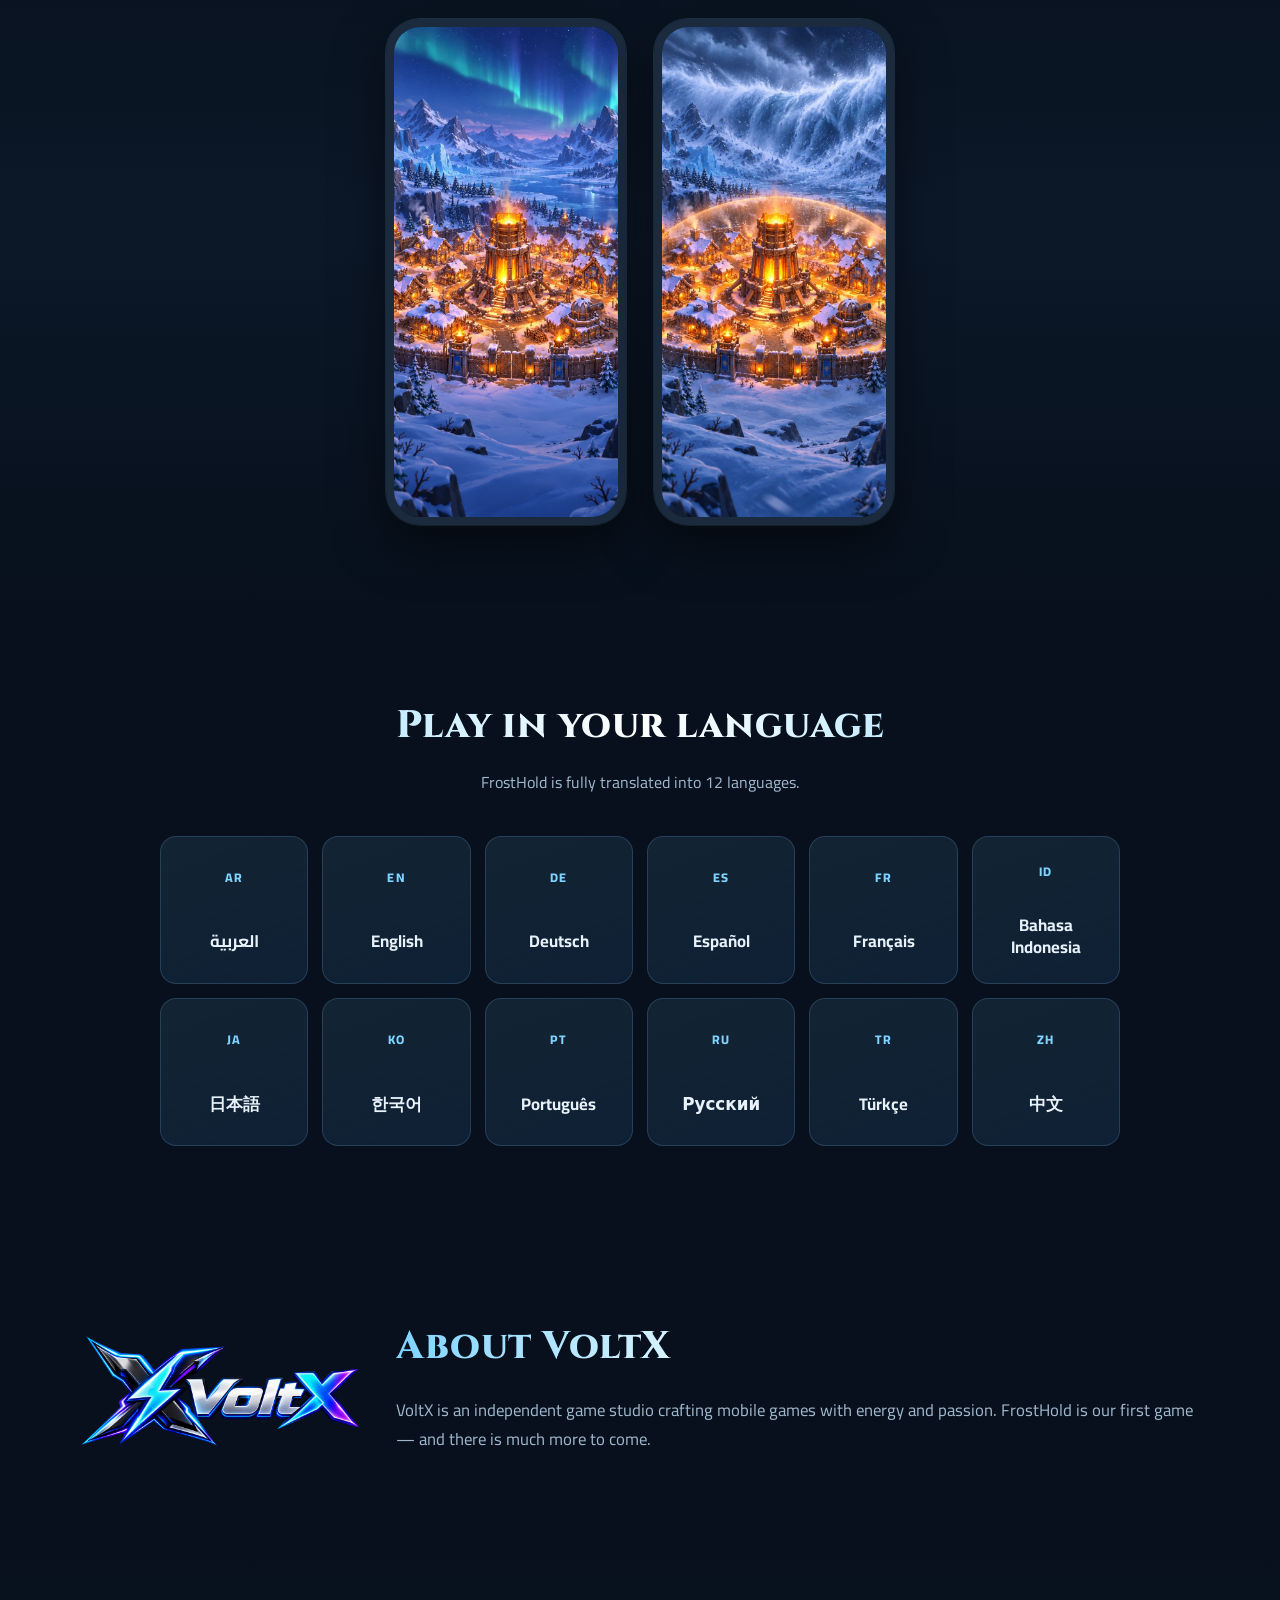
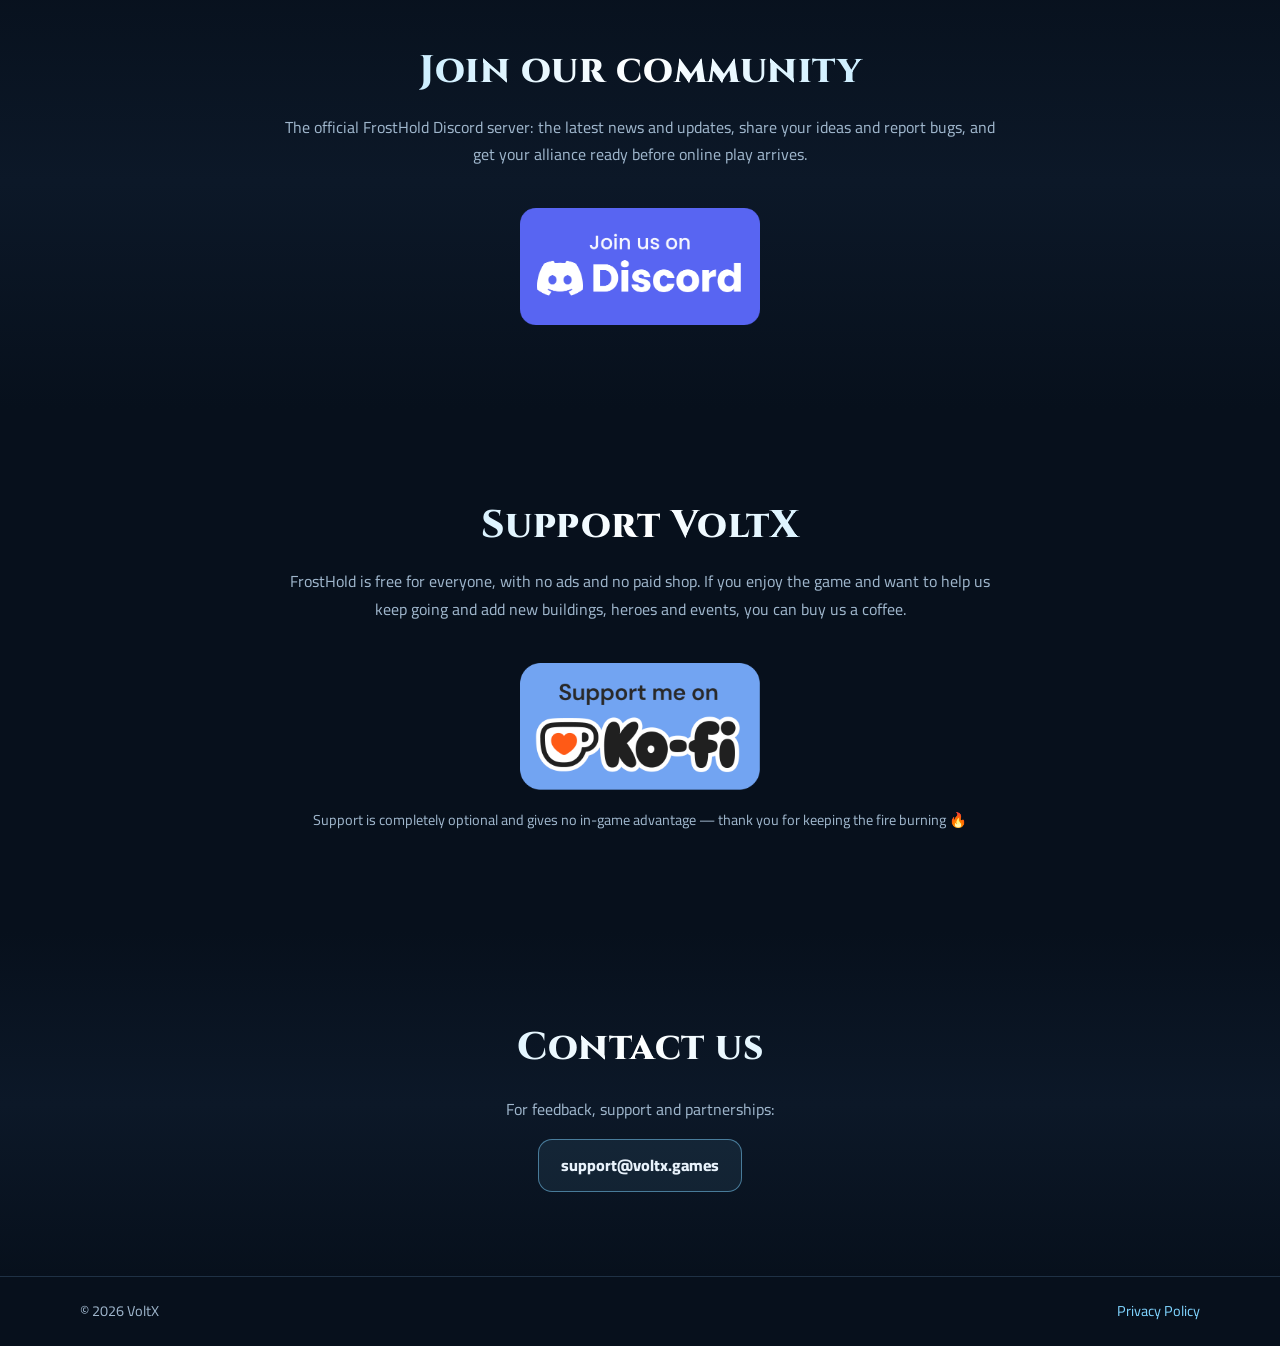
==== commit 1240948d: "Add files via upload" ====
--- a/index.html
+++ b/index.html
@@ -175,13 +175,12 @@
 
 <!-- ============ Community (Discord) ============ -->
 <section class="sec alt" id="community">
-  <div class="wrap community">
+  <div class="wrap community" style="text-align:center;">
     <h2 data-ar="انضم لمجتمعنا" data-en="Join our community">انضم لمجتمعنا</h2>
     <p class="lead" data-ar="سيرفر FrostHold الرسمي على ديسكورد: آخر الأخبار والتحديثات، شارك اقتراحاتك وبلّغ عن الأخطاء، وجهّز تحالفك قبل وصول اللعب الأونلاين."
        data-en="The official FrostHold Discord server: the latest news and updates, share your ideas and report bugs, and get your alliance ready before online play arrives.">سيرفر FrostHold الرسمي على ديسكورد: آخر الأخبار والتحديثات، شارك اقتراحاتك وبلّغ عن الأخطاء، وجهّز تحالفك قبل وصول اللعب الأونلاين.</p>
-    <a class="btn discord" href="https://discord.gg/TdF96qyCpZ" target="_blank" rel="noopener">
-      <svg viewBox="0 0 24 24" width="24" height="24" aria-hidden="true"><path fill="currentColor" d="M20.32 4.37A19.8 19.8 0 0 0 15.38 2.8a13.7 13.7 0 0 0-.63 1.3 18.4 18.4 0 0 0-5.5 0 13.7 13.7 0 0 0-.64-1.3 19.7 19.7 0 0 0-4.94 1.53C.54 9.04-.32 13.58.1 18.06a19.9 19.9 0 0 0 6.07 3.07 14.8 14.8 0 0 0 1.3-2.12 12.9 12.9 0 0 1-2.04-.98l.5-.39a14.2 14.2 0 0 0 12.14 0l.5.39c-.65.39-1.33.71-2.04.98.37.75.81 1.46 1.3 2.12a19.8 19.8 0 0 0 6.07-3.07c.5-5.18-.84-9.68-3.58-13.69ZM8.02 15.33c-1.18 0-2.15-1.09-2.15-2.42s.95-2.42 2.15-2.42c1.2 0 2.17 1.09 2.15 2.42 0 1.33-.95 2.42-2.15 2.42Zm7.96 0c-1.18 0-2.15-1.09-2.15-2.42s.95-2.42 2.15-2.42c1.2 0 2.17 1.09 2.15 2.42 0 1.33-.94 2.42-2.15 2.42Z"/></svg>
-      <span data-ar="انضم إلى ديسكورد" data-en="Join our Discord">انضم إلى ديسكورد</span>
+    <a class="discord-badge" href="https://discord.gg/TdF96qyCpZ" target="_blank" rel="noopener" style="display:block;width:fit-content;margin:0 auto;">
+      <img src="assets/discord-badge.png" alt="Join us on Discord" width="240" height="117" style="display:block;margin:0 auto;">
     </a>
   </div>
 </section>
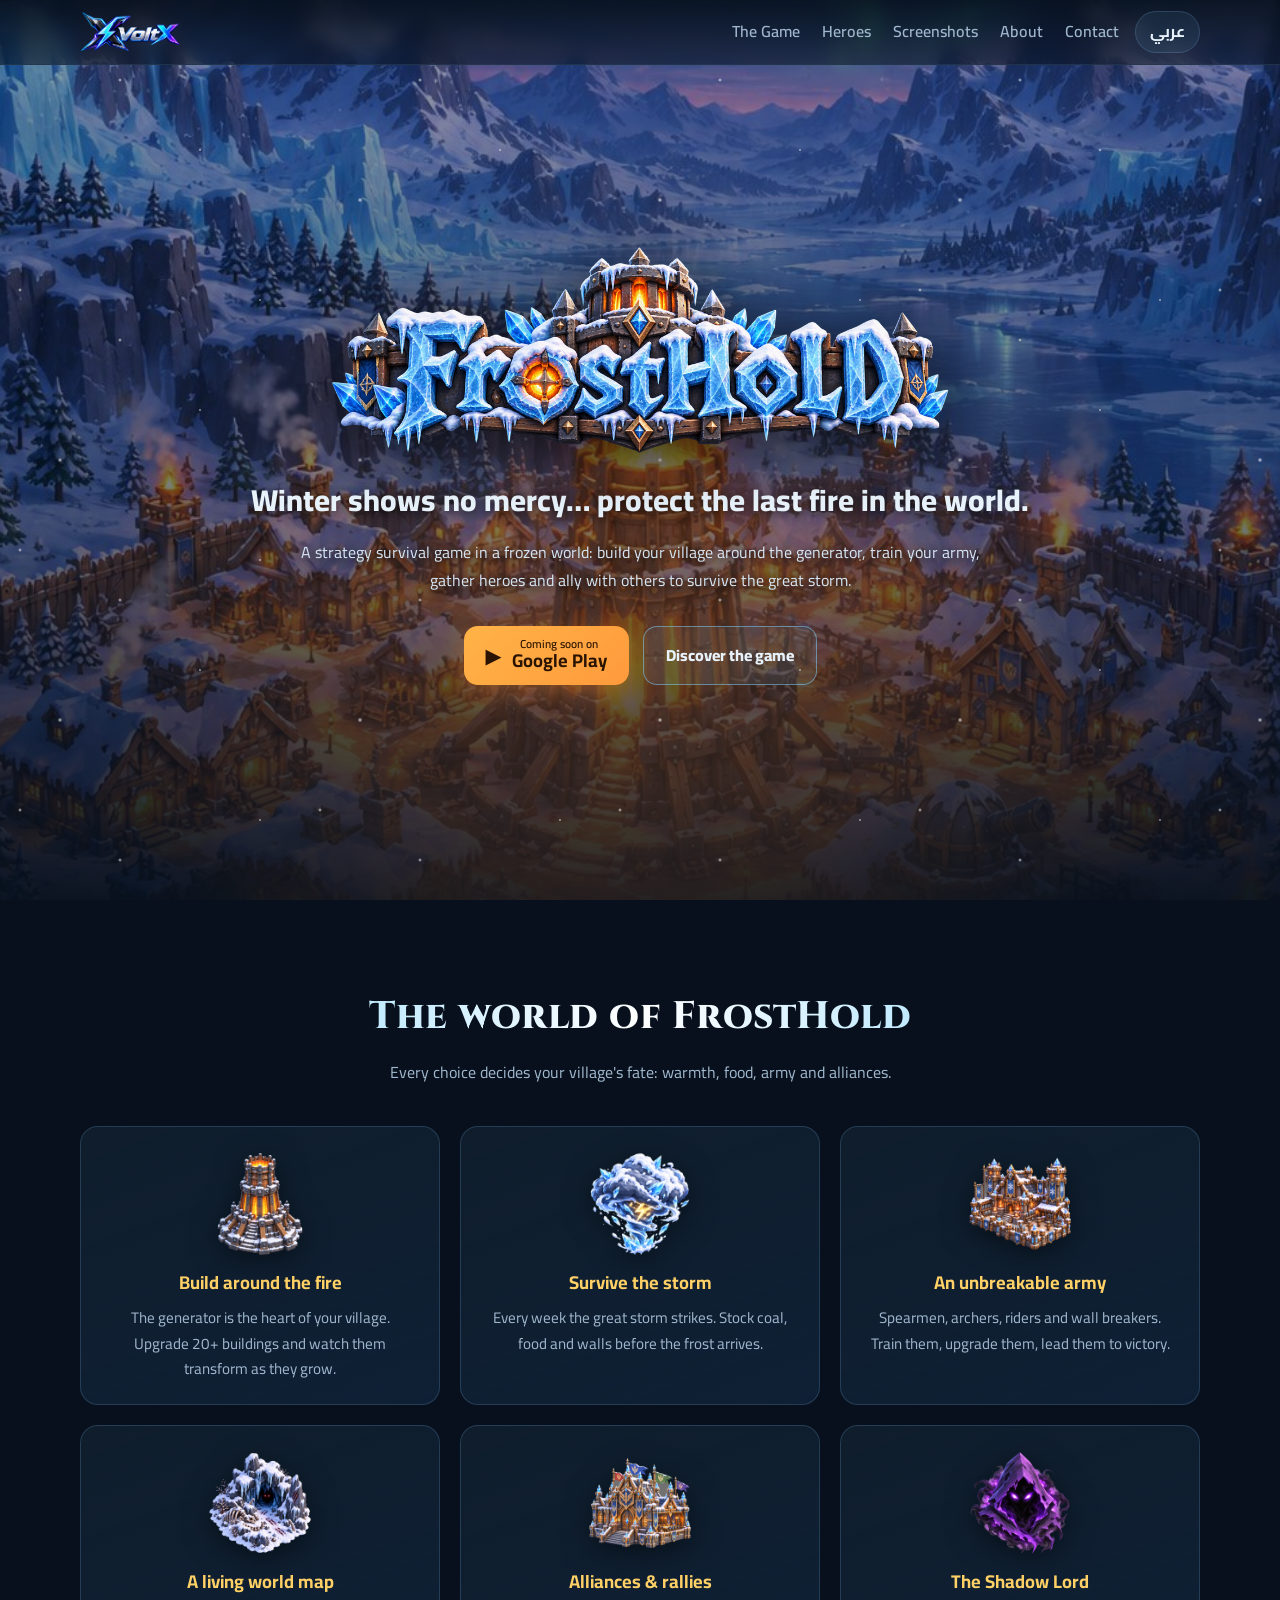
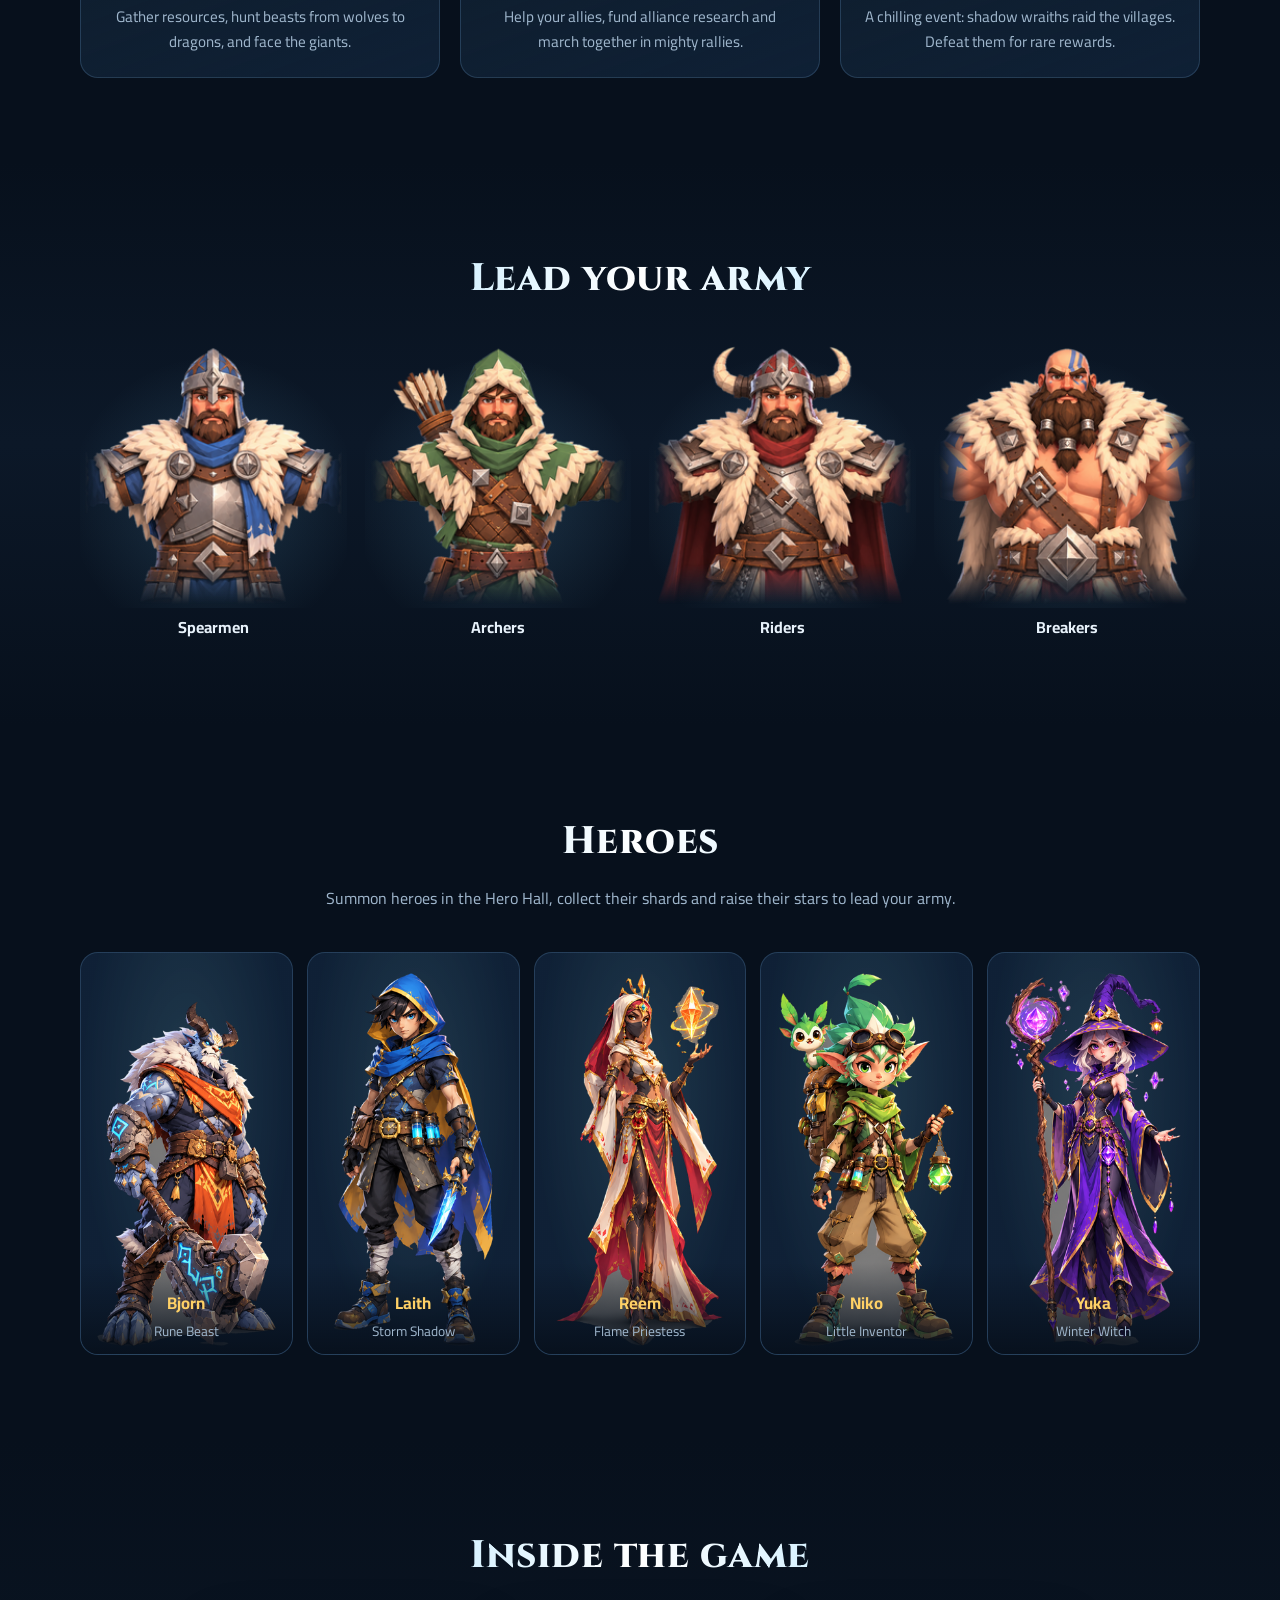
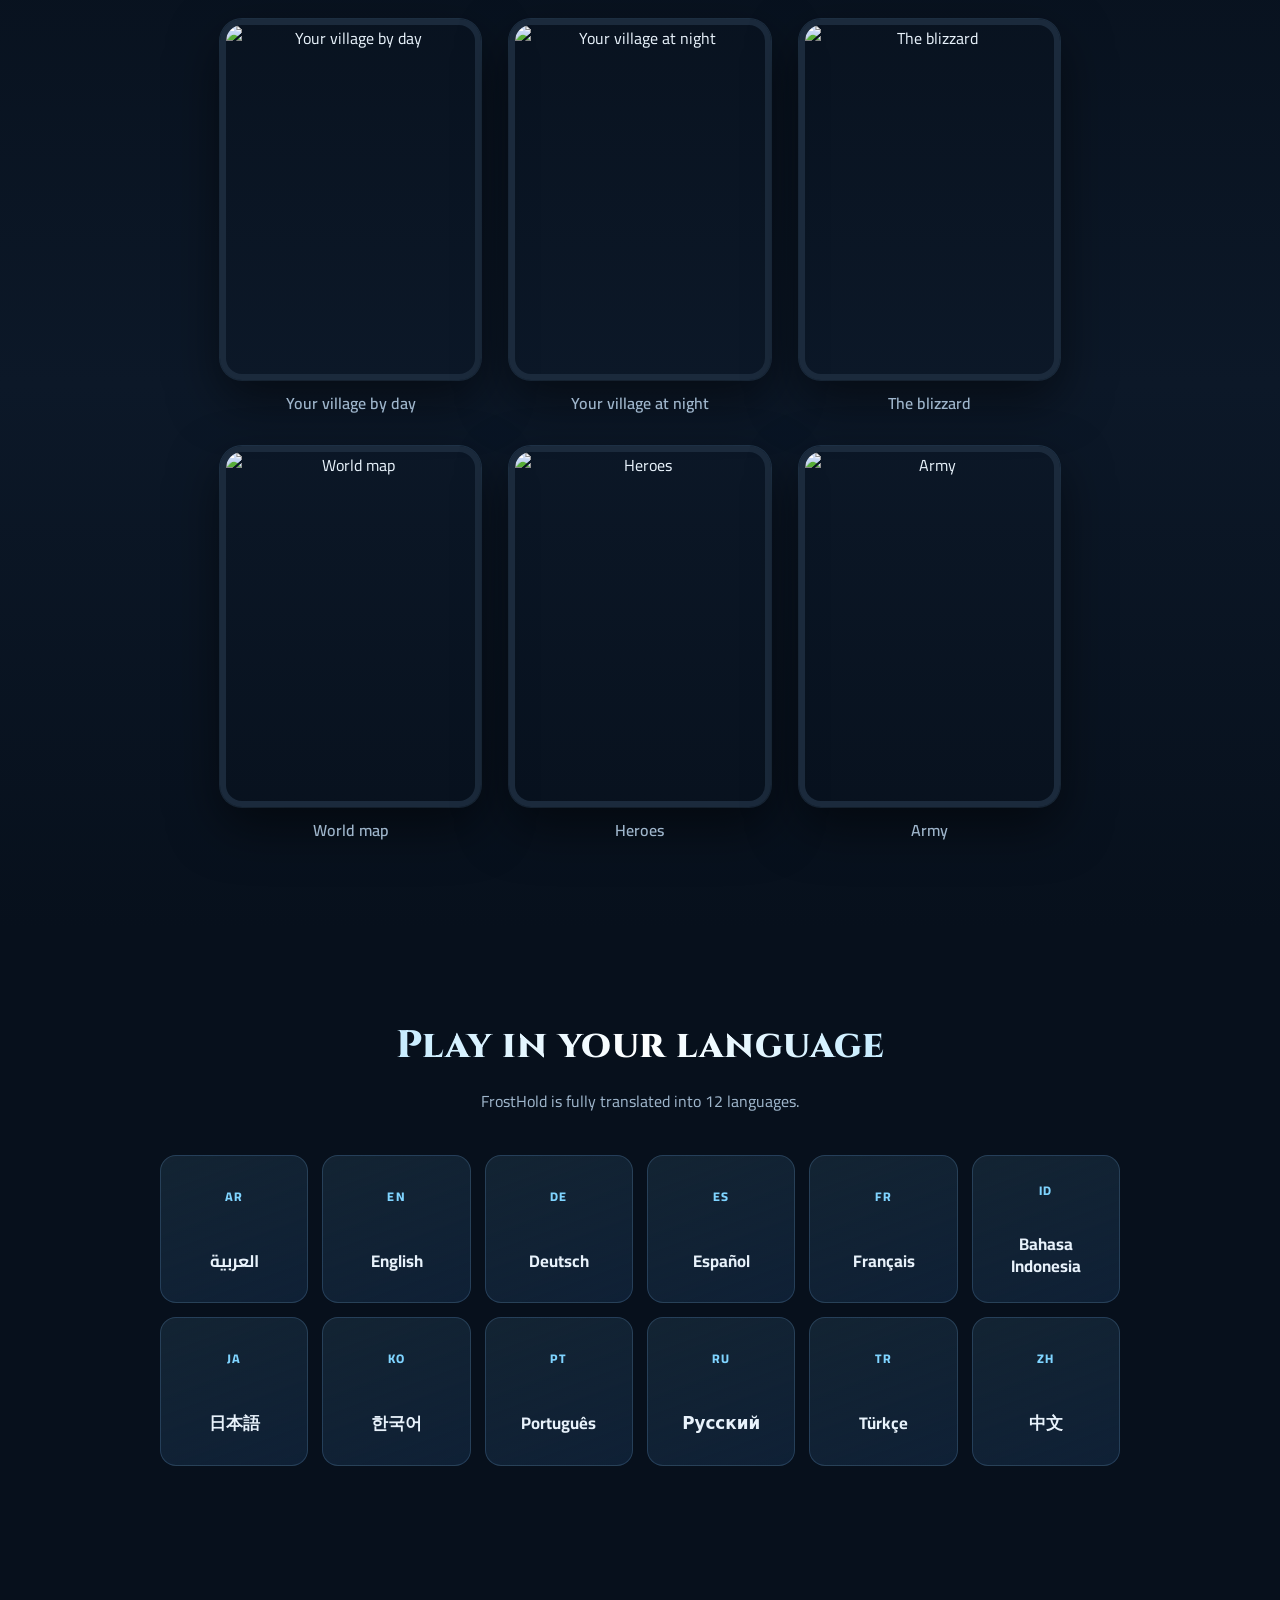
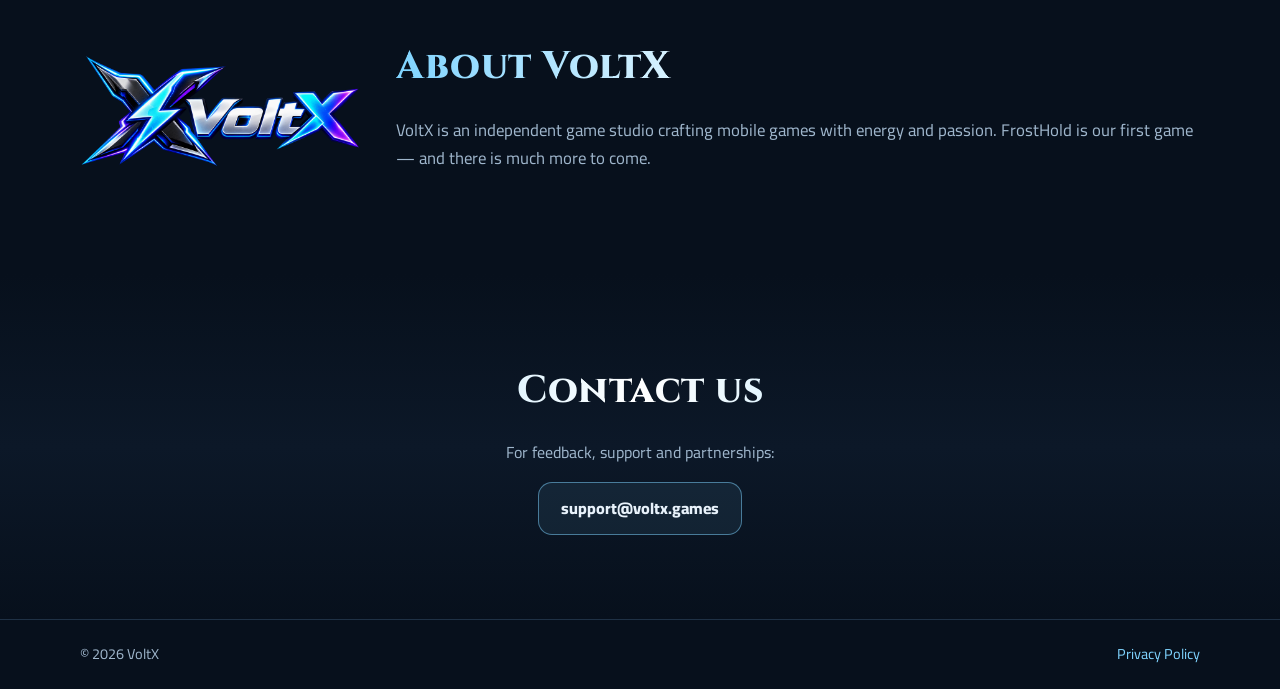
==== commit 9de1b32c: "Add files via upload" ====
--- a/index.html
+++ b/index.html
@@ -23,9 +23,8 @@
     <nav class="menu" id="menu">
       <a href="#game" data-ar="اللعبة" data-en="The Game">اللعبة</a>
       <a href="#heroes" data-ar="الأبطال" data-en="Heroes">الأبطال</a>
+      <a href="#screens" data-ar="صور اللعبة" data-en="Screenshots">صور اللعبة</a>
       <a href="#about" data-ar="من نحن" data-en="About">من نحن</a>
-      <a href="#community" data-ar="مجتمعنا" data-en="Community">مجتمعنا</a>
-      <a href="#support" data-ar="ادعمنا" data-en="Support us">ادعمنا</a>
       <a href="#contact" data-ar="تواصل" data-en="Contact">تواصل</a>
     </nav>
     <button class="lang" id="langBtn" type="button" aria-label="Language">EN</button>
@@ -39,9 +38,9 @@
   <div class="wrap hero-in">
     <img class="game-logo" src="assets/frosthold-logo.png" alt="FrostHold">
     <p class="tagline" data-ar="الشتاء لا يرحم… احمِ آخر نار في العالم." data-en="Winter shows no mercy… protect the last fire in the world.">الشتاء لا يرحم… احمِ آخر نار في العالم.</p>
-    <p class="sub" data-ar="لعبة استراتيجية للبقاء في عالم متجمد: ابنِ قريتك حول المولّد، درّب جيشك، اجمع الأبطال، وابنِ تحالفك لتنجو من العاصفة الكبرى."
-       data-en="A strategy survival game in a frozen world: build your village around the generator, train your army, gather heroes and build your alliance to survive the great storm.">
-       لعبة استراتيجية للبقاء في عالم متجمد: ابنِ قريتك حول المولّد، درّب جيشك، اجمع الأبطال، وابنِ تحالفك لتنجو من العاصفة الكبرى.</p>
+    <p class="sub" data-ar="لعبة استراتيجية للبقاء في عالم متجمد: ابنِ قريتك حول المولّد، درّب جيشك، اجمع الأبطال، وتحالف مع غيرك لتنجو من العاصفة الكبرى."
+       data-en="A strategy survival game in a frozen world: build your village around the generator, train your army, gather heroes and ally with others to survive the great storm.">
+       لعبة استراتيجية للبقاء في عالم متجمد: ابنِ قريتك حول المولّد، درّب جيشك، اجمع الأبطال، وتحالف مع غيرك لتنجو من العاصفة الكبرى.</p>
     <div class="cta">
       <a class="btn play" href="#" aria-disabled="true">
         <span class="play-ico" aria-hidden="true">▶</span>
@@ -129,12 +128,16 @@
 </section>
 
 <!-- ============ Screens ============ -->
-<section class="sec alt">
+<section class="sec alt" id="screens">
   <div class="wrap">
     <h2 data-ar="من داخل اللعبة" data-en="Inside the game">من داخل اللعبة</h2>
-    <div class="phones">
-      <div class="phone"><img src="assets/bg-night.jpg" alt=""></div>
-      <div class="phone"><img src="assets/bg-storm.jpg" alt=""></div>
+    <div class="shots">
+      <figure class="shot"><div class="phone"><img src="assets/shot-day.jpg" alt="Your village by day" loading="lazy"></div><figcaption data-ar="القرية في النهار" data-en="Your village by day">القرية في النهار</figcaption></figure>
+      <figure class="shot"><div class="phone"><img src="assets/shot-night.jpg" alt="Your village at night" loading="lazy"></div><figcaption data-ar="القرية في الليل" data-en="Your village at night">القرية في الليل</figcaption></figure>
+      <figure class="shot"><div class="phone"><img src="assets/shot-blizzard.jpg" alt="The blizzard" loading="lazy"></div><figcaption data-ar="العاصفة الثلجية" data-en="The blizzard">العاصفة الثلجية</figcaption></figure>
+      <figure class="shot"><div class="phone"><img src="assets/shot-world.jpg" alt="World map" loading="lazy"></div><figcaption data-ar="خريطة العالم" data-en="World map">خريطة العالم</figcaption></figure>
+      <figure class="shot"><div class="phone"><img src="assets/shot-heroes.jpg" alt="Heroes" loading="lazy"></div><figcaption data-ar="الأبطال" data-en="Heroes">الأبطال</figcaption></figure>
+      <figure class="shot"><div class="phone"><img src="assets/shot-army.jpg" alt="Army" loading="lazy"></div><figcaption data-ar="الجيش" data-en="Army">الجيش</figcaption></figure>
     </div>
   </div>
 </section>
@@ -170,32 +173,6 @@
       <p data-ar="VoltX استوديو ألعاب مستقل يصنع ألعاب جوال بطاقة وشغف. أول ألعابنا FrostHold، وما زال القادم أكبر."
          data-en="VoltX is an independent game studio crafting mobile games with energy and passion. FrostHold is our first game — and there is much more to come.">VoltX استوديو ألعاب مستقل يصنع ألعاب جوال بطاقة وشغف. أول ألعابنا FrostHold، وما زال القادم أكبر.</p>
     </div>
-  </div>
-</section>
-
-<!-- ============ Community (Discord) ============ -->
-<section class="sec alt" id="community">
-  <div class="wrap community" style="text-align:center;">
-    <h2 data-ar="انضم لمجتمعنا" data-en="Join our community">انضم لمجتمعنا</h2>
-    <p class="lead" data-ar="سيرفر FrostHold الرسمي على ديسكورد: آخر الأخبار والتحديثات، شارك اقتراحاتك وبلّغ عن الأخطاء، وجهّز تحالفك قبل وصول اللعب الأونلاين."
-       data-en="The official FrostHold Discord server: the latest news and updates, share your ideas and report bugs, and get your alliance ready before online play arrives.">سيرفر FrostHold الرسمي على ديسكورد: آخر الأخبار والتحديثات، شارك اقتراحاتك وبلّغ عن الأخطاء، وجهّز تحالفك قبل وصول اللعب الأونلاين.</p>
-    <a class="discord-badge" href="https://discord.gg/TdF96qyCpZ" target="_blank" rel="noopener" style="display:block;width:fit-content;margin:0 auto;">
-      <img src="assets/discord-badge.png" alt="Join us on Discord" width="240" height="117" style="display:block;margin:0 auto;">
-    </a>
-  </div>
-</section>
-
-<!-- ============ Support ============ -->
-<section class="sec" id="support">
-  <div class="wrap support">
-    <h2 data-ar="ادعم VoltX" data-en="Support VoltX">ادعم VoltX</h2>
-    <p class="lead" data-ar="FrostHold مجانية للجميع، بدون إعلانات وبدون متجر مدفوع. إذا أعجبتك اللعبة وتحب تساعدنا نستمر ونضيف مباني وأبطالاً وفعاليات جديدة، تقدر تدعمنا بكوب قهوة."
-       data-en="FrostHold is free for everyone, with no ads and no paid shop. If you enjoy the game and want to help us keep going and add new buildings, heroes and events, you can buy us a coffee.">FrostHold مجانية للجميع، بدون إعلانات وبدون متجر مدفوع. إذا أعجبتك اللعبة وتحب تساعدنا نستمر ونضيف مباني وأبطالاً وفعاليات جديدة، تقدر تدعمنا بكوب قهوة.</p>
-    <a class="kofi-badge" href="https://ko-fi.com/voltxgames" target="_blank" rel="noopener" style="display:block;width:fit-content;margin:0 auto;">
-      <img src="assets/kofi-badge.png" alt="Support VoltX on Ko-fi" width="240" height="127" style="display:block;margin:0 auto;">
-    </a>
-    <p class="note" data-ar="الدعم اختياري تماماً ولا يعطي أي ميزة داخل اللعبة — شكراً لأنك تبقي النار مشتعلة 🔥"
-       data-en="Support is completely optional and gives no in-game advantage — thank you for keeping the fire burning 🔥">الدعم اختياري تماماً ولا يعطي أي ميزة داخل اللعبة — شكراً لأنك تبقي النار مشتعلة 🔥</p>
   </div>
 </section>
 
--- a/style.css
+++ b/style.css
@@ -135,6 +135,13 @@
 }
 .phone img { width: 100%; height: 100%; object-fit: cover; }
 
+/* ---------- Real in-game screenshots ---------- */
+.shots { display: grid; grid-template-columns: repeat(3, 1fr); gap: 28px; max-width: 840px; margin: 30px auto 0; }
+.shot { margin: 0; text-align: center; }
+.shot .phone { width: 100%; aspect-ratio: 1080 / 1495; border-radius: 22px; border-width: 6px; }
+.shot figcaption { margin-top: 10px; color: var(--muted); font-weight: 600; }
+@media (max-width: 720px) { .shots { grid-template-columns: repeat(2, 1fr); gap: 16px; } }
+
 .about { display: grid; grid-template-columns: 280px 1fr; gap: 36px; align-items: center; }
 .about h2 { text-align: start; }
 .about p { color: var(--muted); font-size: 1.05rem; }
@@ -188,20 +195,3 @@
 @media (prefers-reduced-motion: reduce) {
   .hero-bg, .snow { animation: none; }
 }
-
-/* ---- Support (Ko-fi) ---- */
-.support { text-align: center; }
-.support-ico { font-size: 2.6rem; margin-bottom: 6px; filter: drop-shadow(0 0 14px rgba(255, 179, 71, .45)); }
-.btn.kofi { display: inline-flex; align-items: center; gap: 10px; background: linear-gradient(135deg, #29abe0, #1b6fd1); color: #fff;
-  box-shadow: 0 8px 26px rgba(41, 171, 224, .35); font-weight: 800; }
-.btn.kofi:hover { box-shadow: 0 10px 32px rgba(41, 171, 224, .5); }
-.kofi-cup { font-size: 1.3rem; line-height: 1; }
-.support .note { color: var(--muted); font-size: .9rem; margin-top: 18px; }
-.kofi-badge { display: block; width: fit-content; margin: 0 auto; border-radius: 18px; transition: transform .2s, box-shadow .2s; }
-.kofi-badge img { display: block; width: 240px; max-width: 70vw; height: auto; border-radius: 18px; }
-.kofi-badge:hover { transform: translateY(-3px) scale(1.03); box-shadow: 0 10px 30px rgba(114, 165, 242, .45); }
-
-/* ---- Community (Discord) ---- */
-.community { text-align: center; }
-.btn.discord { display: inline-flex; align-items: center; gap: 10px; background: #5865F2; color: #fff; box-shadow: 0 8px 26px rgba(88, 101, 242, .35); }
-.btn.discord:hover { background: #4752c4; }
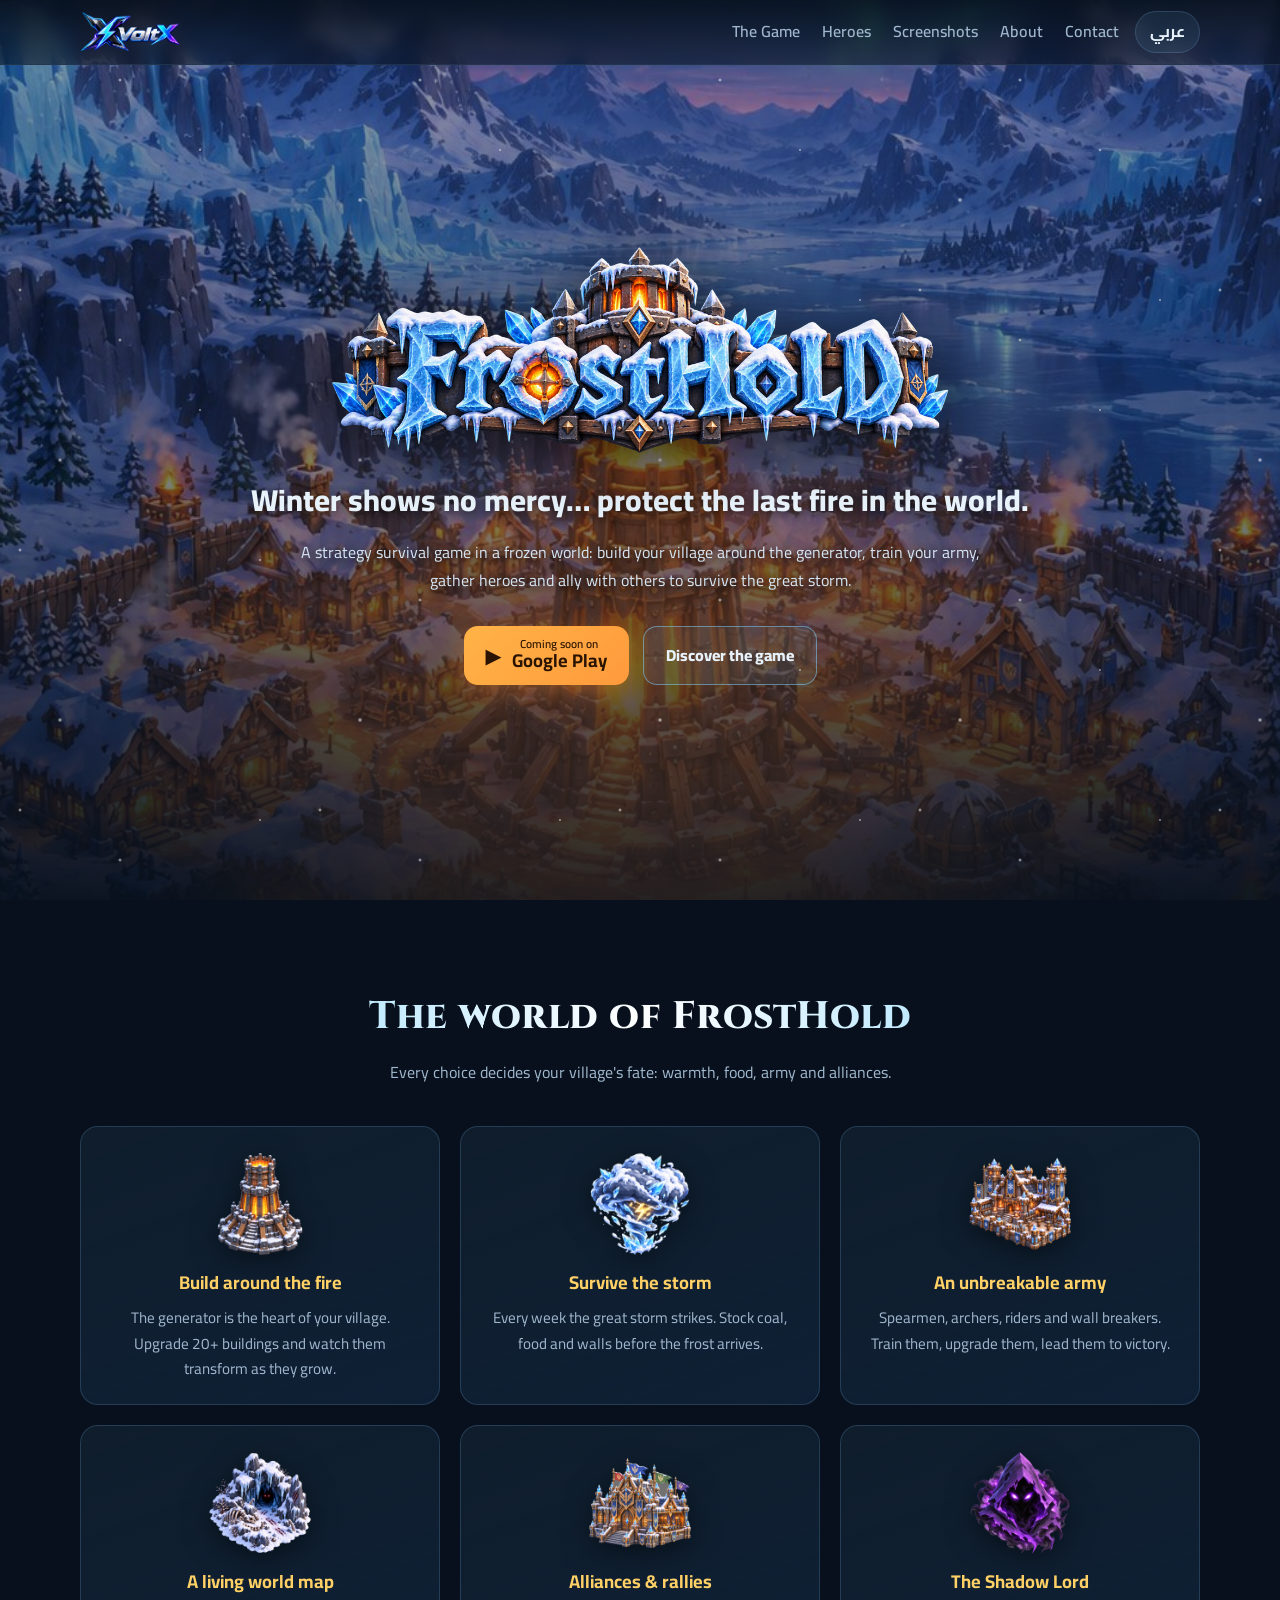
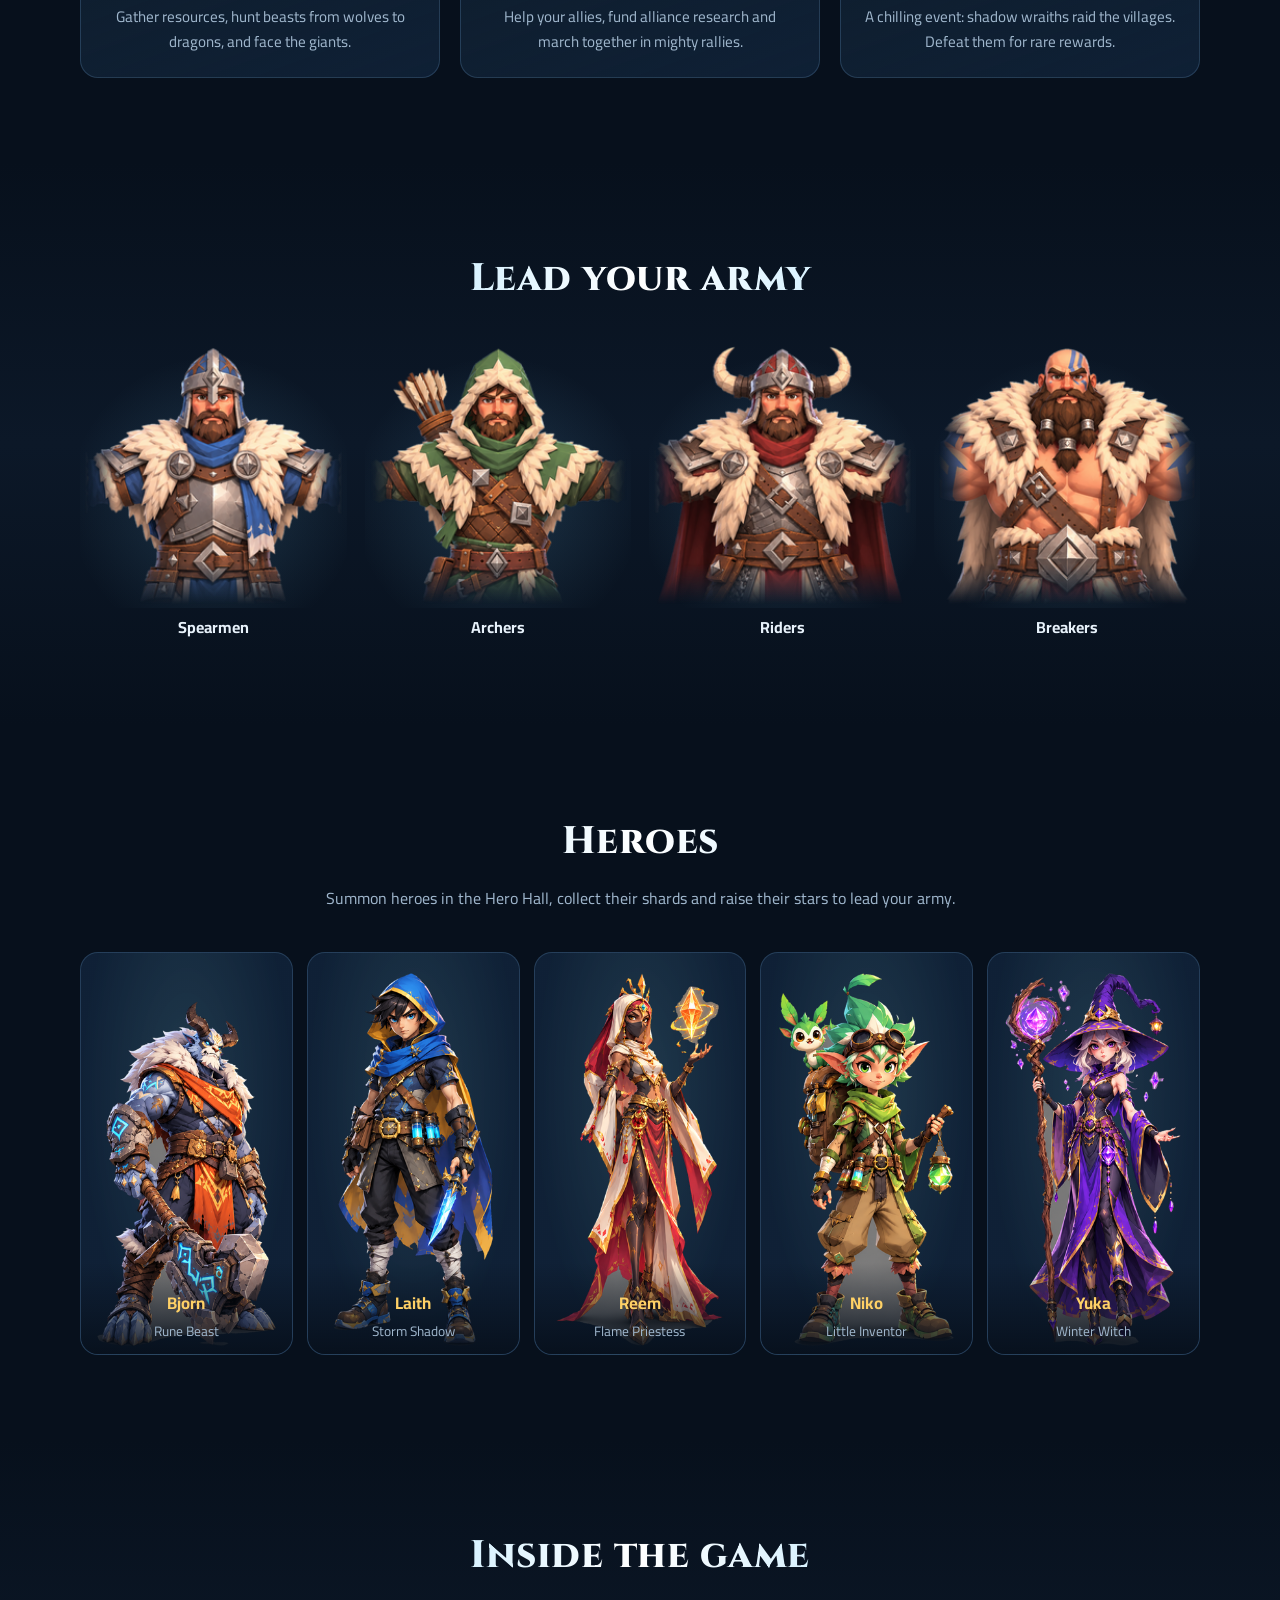
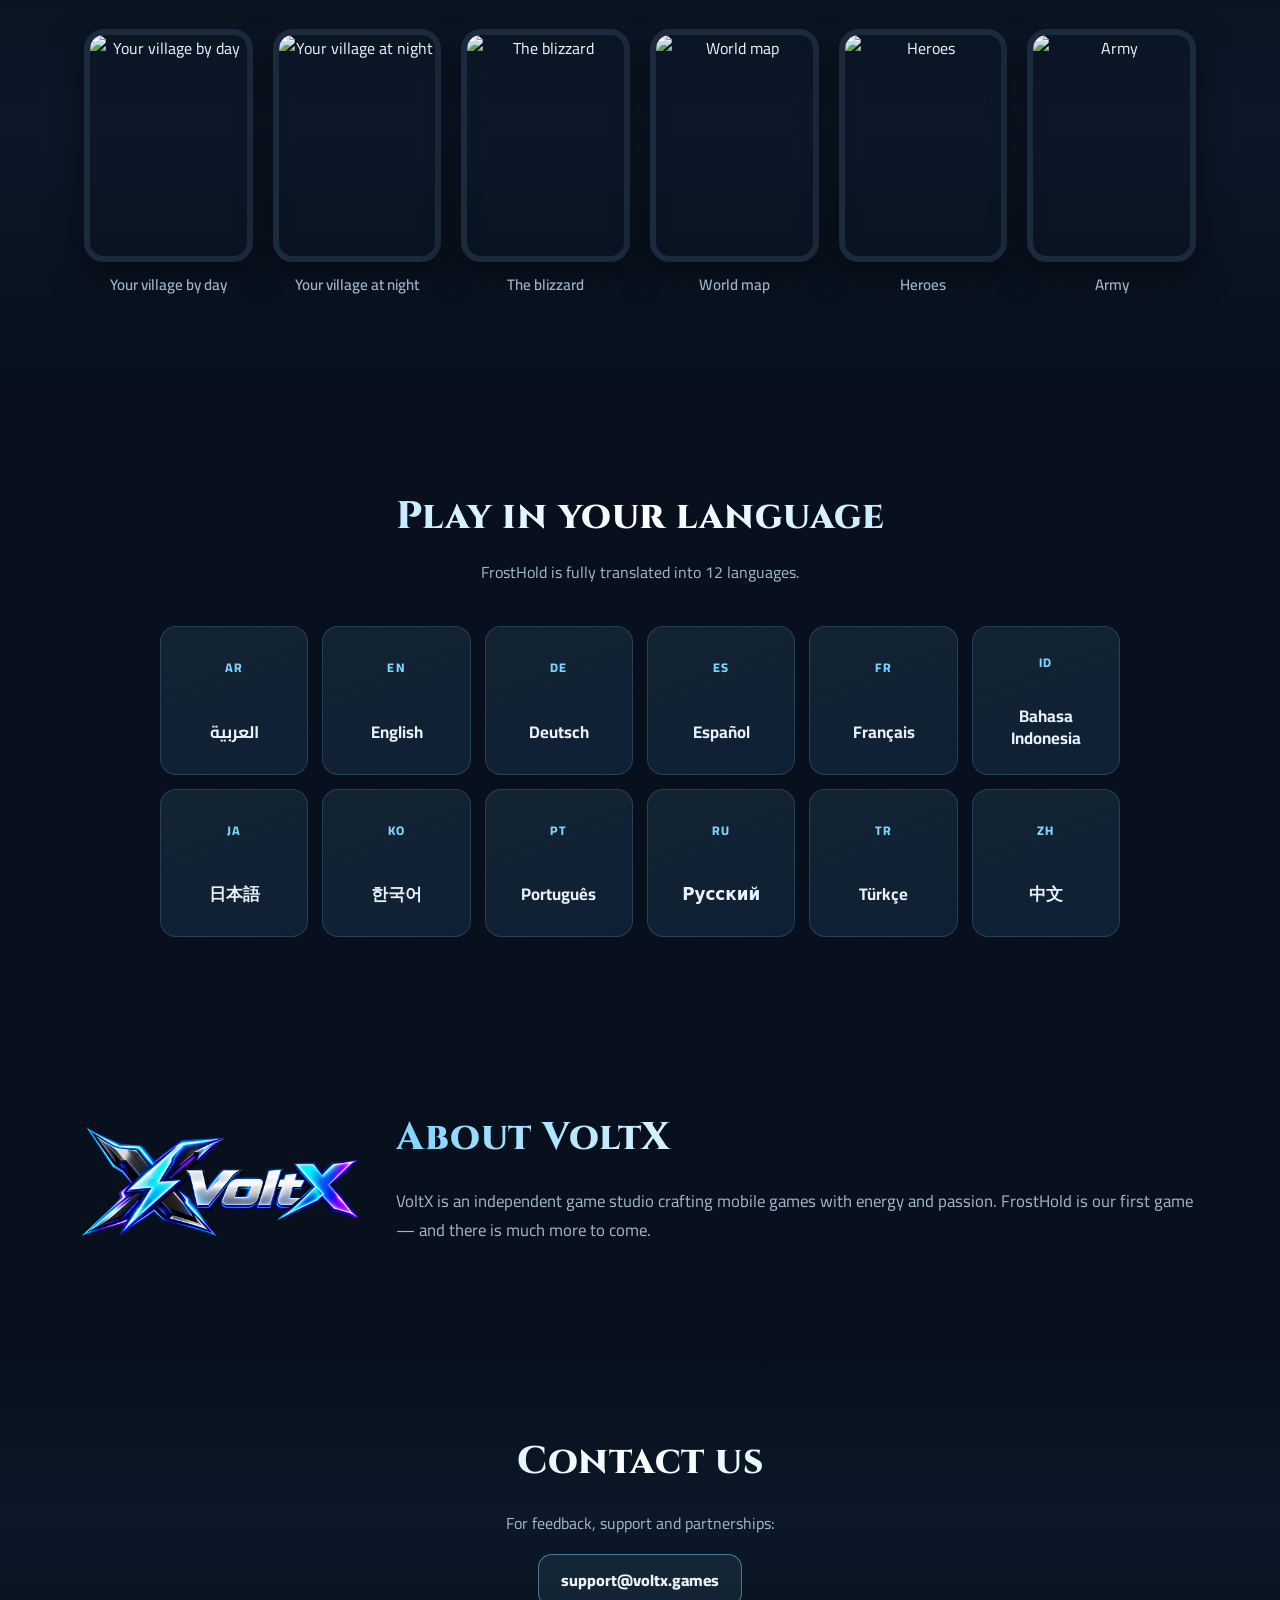
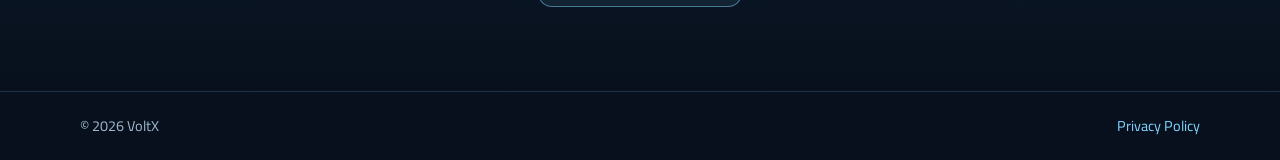
==== commit 2c56ec89: "Add files via upload" ====
--- a/index.html
+++ b/index.html
@@ -13,6 +13,16 @@
 <link rel="preconnect" href="https://fonts.gstatic.com" crossorigin>
 <link href="https://fonts.googleapis.com/css2?family=Cairo:wght@400;600;800&family=Cinzel:wght@700;900&display=swap" rel="stylesheet">
 <link rel="stylesheet" href="style.css">
+<style>
+/* In-game screenshots: one horizontal row (scrolls sideways on small screens) */
+.shots{display:flex!important;flex-direction:row!important;flex-wrap:nowrap!important;gap:20px;overflow-x:auto;scroll-snap-type:x mandatory;padding:10px 4px 18px;margin:30px auto 0;justify-content:flex-start;-webkit-overflow-scrolling:touch}
+.shot{flex:1 1 0;min-width:140px;max-width:190px;margin:0;text-align:center;scroll-snap-align:center}
+.shot .phone{width:100%;aspect-ratio:1080/1495;border-radius:20px;overflow:hidden;border:6px solid #1b2a3c;box-shadow:0 14px 34px rgba(0,0,0,.5)}
+.shot .phone img{width:100%;height:100%;object-fit:cover;display:block}
+.shot figcaption{margin-top:10px;color:#9fb3c8;font-weight:600;font-size:.95rem}
+@media (min-width:900px){.shots{justify-content:center;overflow-x:visible}}
+@media (max-width:899px){.shot{flex:0 0 46vw;max-width:none}}
+</style>
 </head>
 <body>
 
--- a/style.css
+++ b/style.css
@@ -135,12 +135,6 @@
 }
 .phone img { width: 100%; height: 100%; object-fit: cover; }
 
-/* ---------- Real in-game screenshots ---------- */
-.shots { display: grid; grid-template-columns: repeat(3, 1fr); gap: 28px; max-width: 840px; margin: 30px auto 0; }
-.shot { margin: 0; text-align: center; }
-.shot .phone { width: 100%; aspect-ratio: 1080 / 1495; border-radius: 22px; border-width: 6px; }
-.shot figcaption { margin-top: 10px; color: var(--muted); font-weight: 600; }
-@media (max-width: 720px) { .shots { grid-template-columns: repeat(2, 1fr); gap: 16px; } }
 
 .about { display: grid; grid-template-columns: 280px 1fr; gap: 36px; align-items: center; }
 .about h2 { text-align: start; }
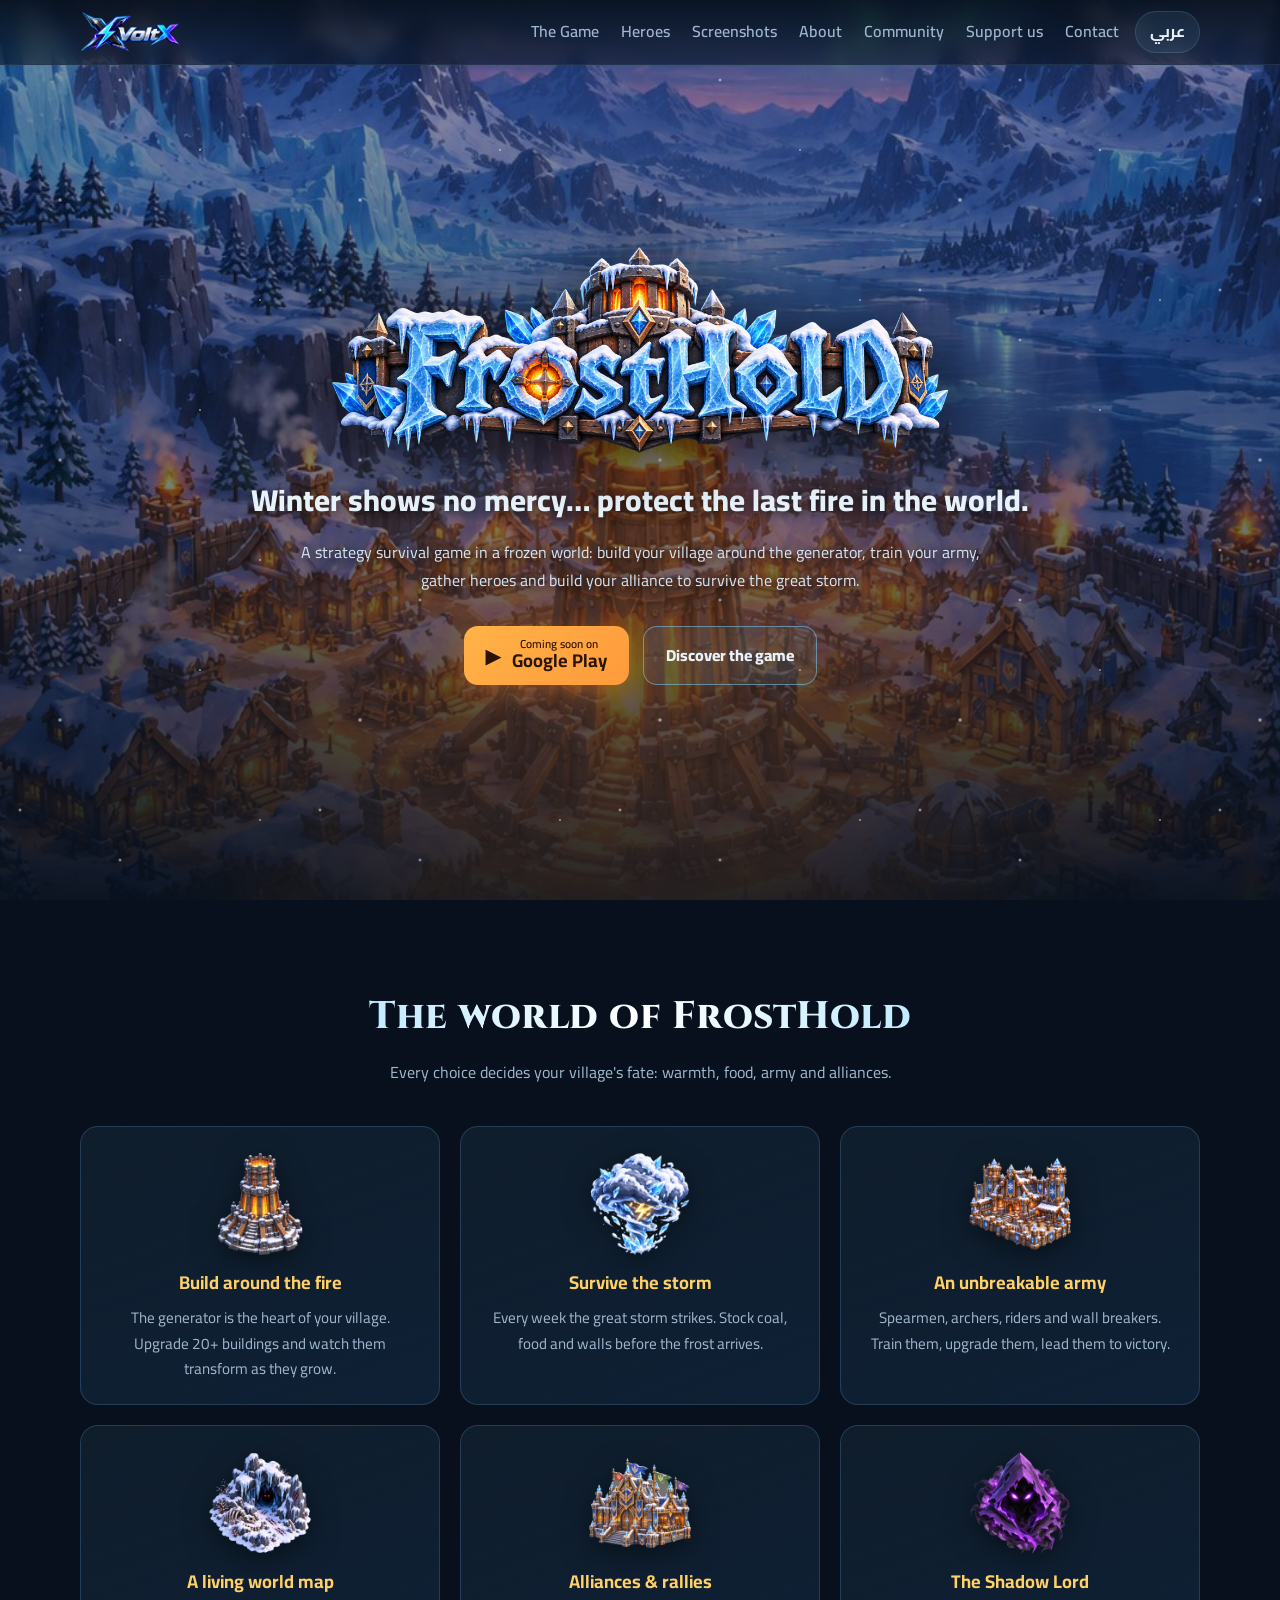
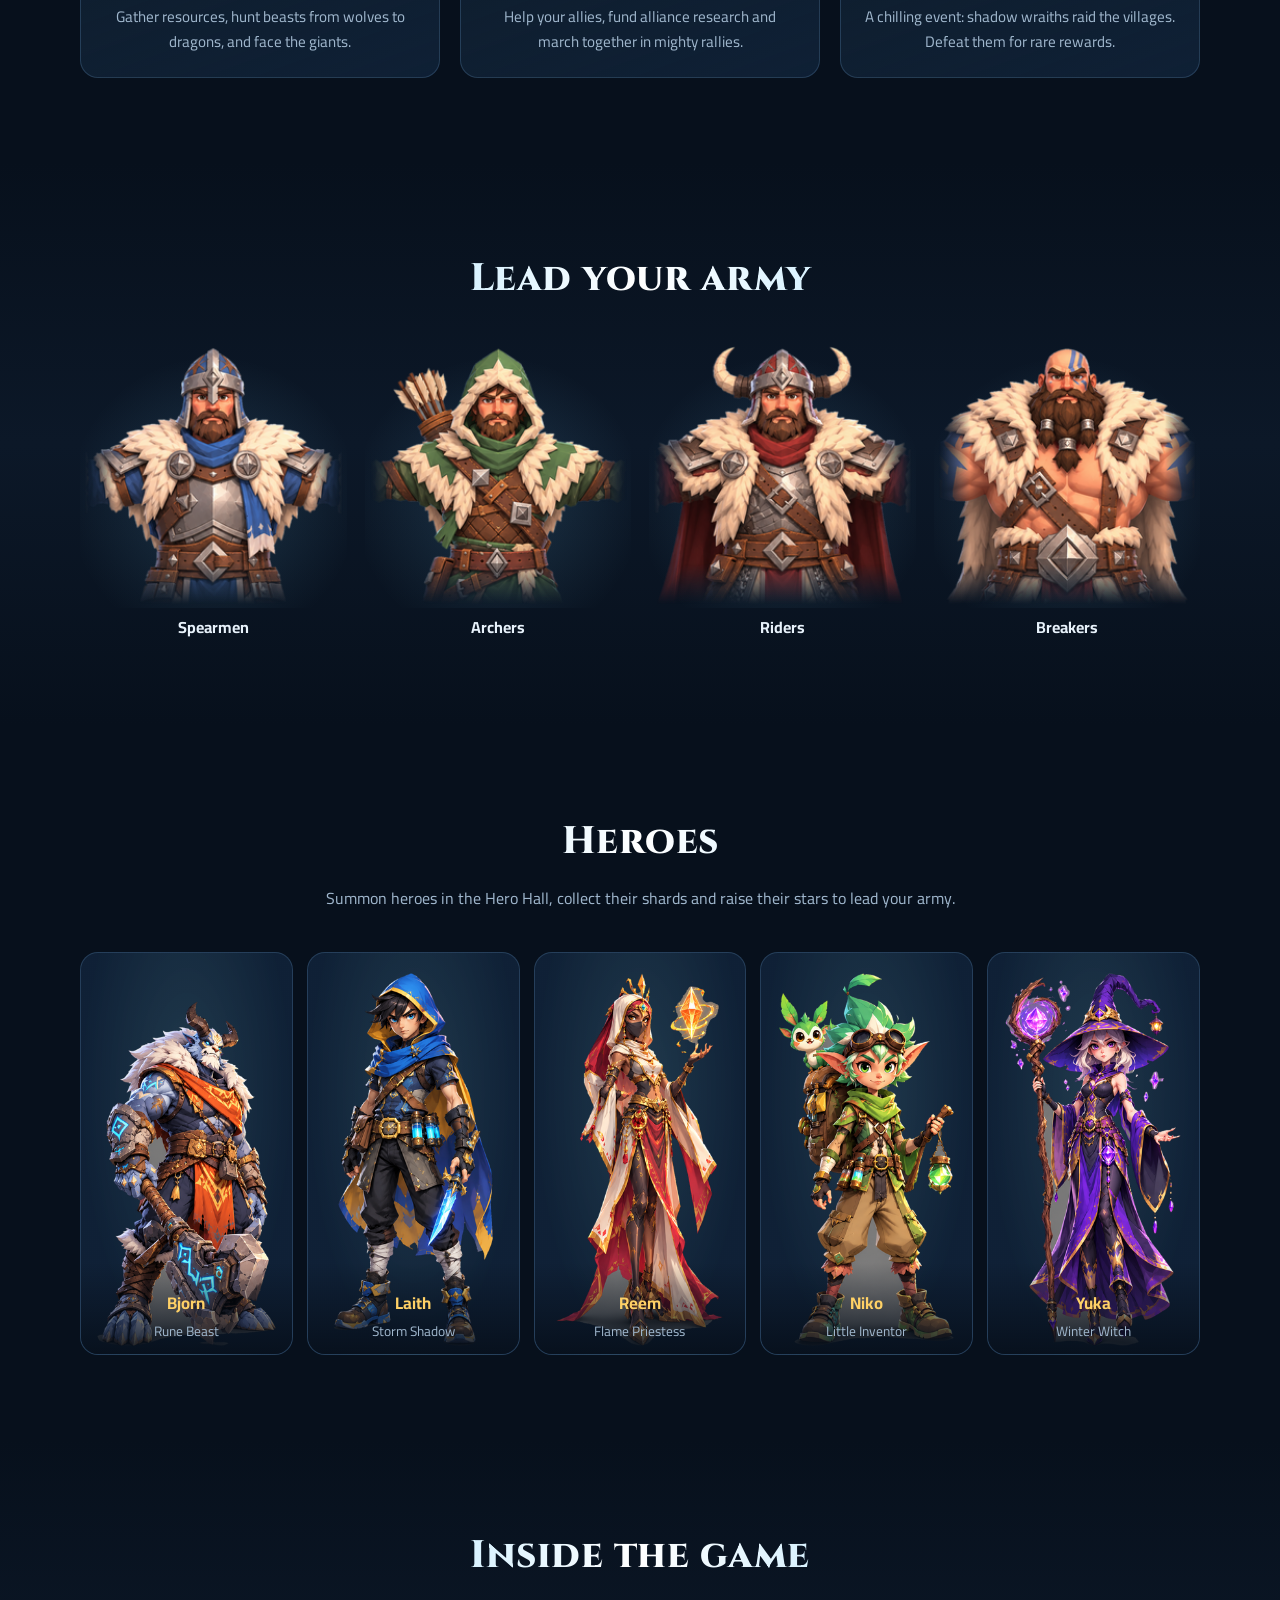
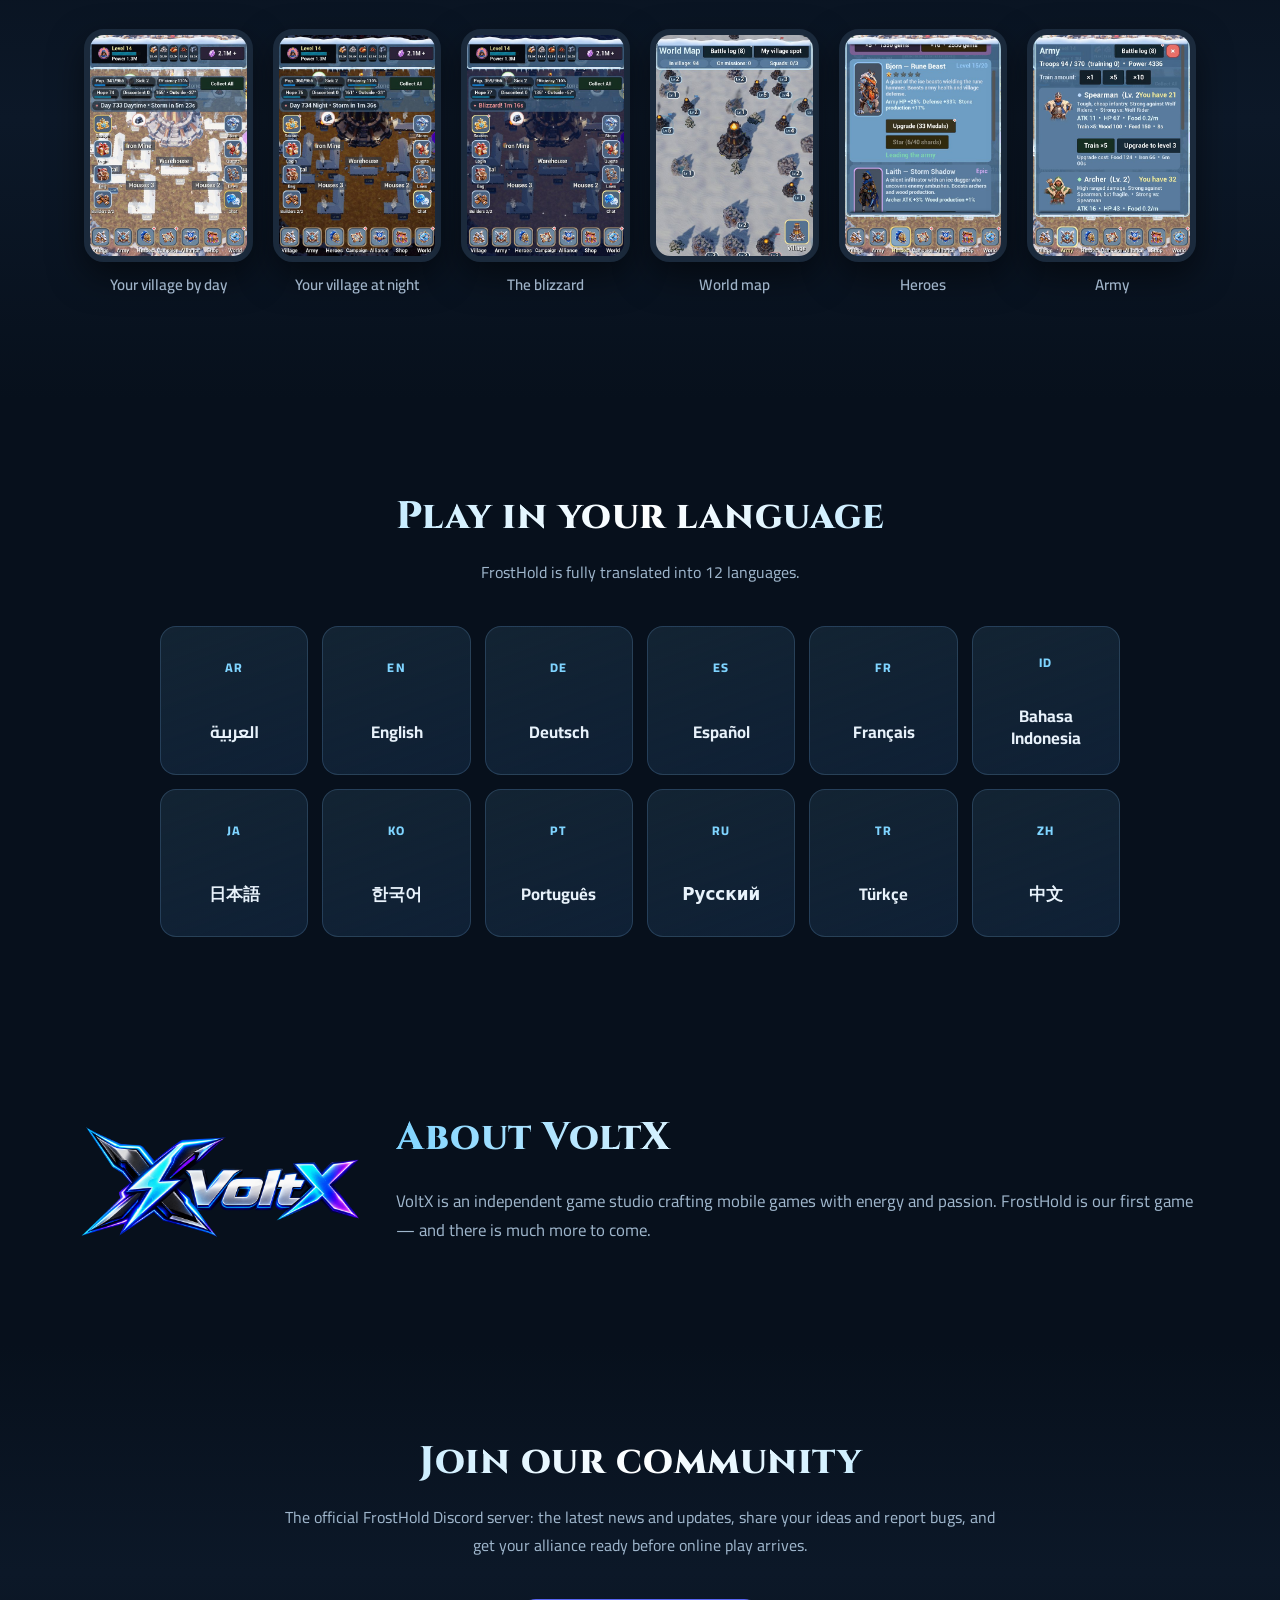
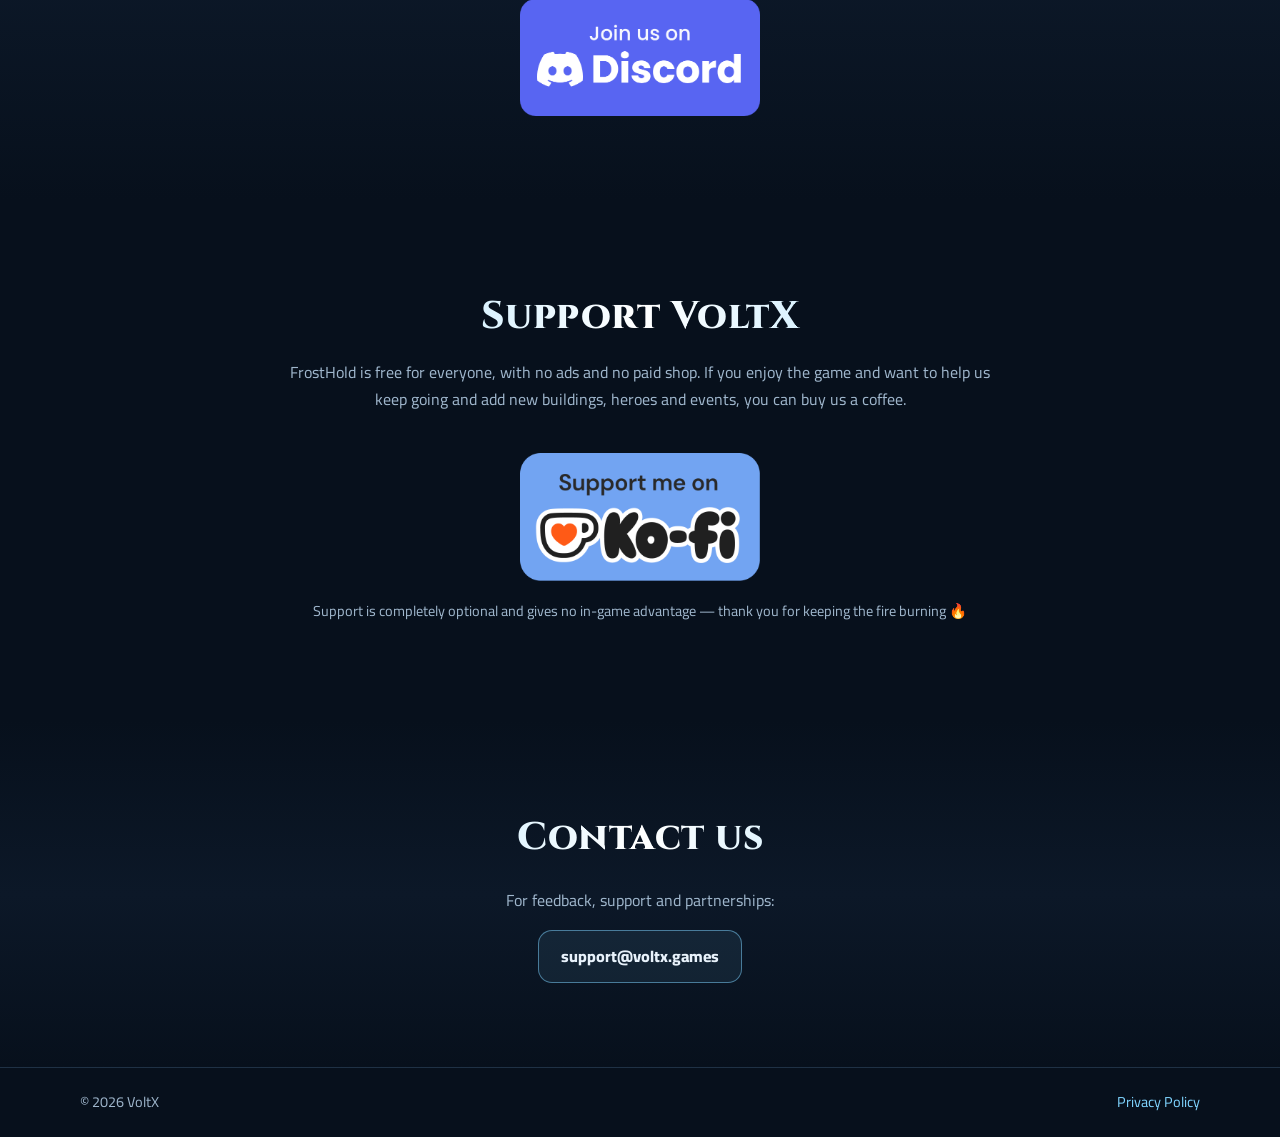
==== commit e7bc9e43: "Add files via upload" ====
--- a/index.html
+++ b/index.html
@@ -35,6 +35,8 @@
       <a href="#heroes" data-ar="الأبطال" data-en="Heroes">الأبطال</a>
       <a href="#screens" data-ar="صور اللعبة" data-en="Screenshots">صور اللعبة</a>
       <a href="#about" data-ar="من نحن" data-en="About">من نحن</a>
+      <a href="#community" data-ar="مجتمعنا" data-en="Community">مجتمعنا</a>
+      <a href="#support" data-ar="ادعمنا" data-en="Support us">ادعمنا</a>
       <a href="#contact" data-ar="تواصل" data-en="Contact">تواصل</a>
     </nav>
     <button class="lang" id="langBtn" type="button" aria-label="Language">EN</button>
@@ -48,9 +50,9 @@
   <div class="wrap hero-in">
     <img class="game-logo" src="assets/frosthold-logo.png" alt="FrostHold">
     <p class="tagline" data-ar="الشتاء لا يرحم… احمِ آخر نار في العالم." data-en="Winter shows no mercy… protect the last fire in the world.">الشتاء لا يرحم… احمِ آخر نار في العالم.</p>
-    <p class="sub" data-ar="لعبة استراتيجية للبقاء في عالم متجمد: ابنِ قريتك حول المولّد، درّب جيشك، اجمع الأبطال، وتحالف مع غيرك لتنجو من العاصفة الكبرى."
-       data-en="A strategy survival game in a frozen world: build your village around the generator, train your army, gather heroes and ally with others to survive the great storm.">
-       لعبة استراتيجية للبقاء في عالم متجمد: ابنِ قريتك حول المولّد، درّب جيشك، اجمع الأبطال، وتحالف مع غيرك لتنجو من العاصفة الكبرى.</p>
+    <p class="sub" data-ar="لعبة استراتيجية للبقاء في عالم متجمد: ابنِ قريتك حول المولّد، درّب جيشك، اجمع الأبطال، وابنِ تحالفك لتنجو من العاصفة الكبرى."
+       data-en="A strategy survival game in a frozen world: build your village around the generator, train your army, gather heroes and build your alliance to survive the great storm.">
+       لعبة استراتيجية للبقاء في عالم متجمد: ابنِ قريتك حول المولّد، درّب جيشك، اجمع الأبطال، وابنِ تحالفك لتنجو من العاصفة الكبرى.</p>
     <div class="cta">
       <a class="btn play" href="#" aria-disabled="true">
         <span class="play-ico" aria-hidden="true">▶</span>
@@ -142,12 +144,12 @@
   <div class="wrap">
     <h2 data-ar="من داخل اللعبة" data-en="Inside the game">من داخل اللعبة</h2>
     <div class="shots">
-      <figure class="shot"><div class="phone"><img src="assets/shot-day.jpg" alt="Your village by day" loading="lazy"></div><figcaption data-ar="القرية في النهار" data-en="Your village by day">القرية في النهار</figcaption></figure>
-      <figure class="shot"><div class="phone"><img src="assets/shot-night.jpg" alt="Your village at night" loading="lazy"></div><figcaption data-ar="القرية في الليل" data-en="Your village at night">القرية في الليل</figcaption></figure>
-      <figure class="shot"><div class="phone"><img src="assets/shot-blizzard.jpg" alt="The blizzard" loading="lazy"></div><figcaption data-ar="العاصفة الثلجية" data-en="The blizzard">العاصفة الثلجية</figcaption></figure>
-      <figure class="shot"><div class="phone"><img src="assets/shot-world.jpg" alt="World map" loading="lazy"></div><figcaption data-ar="خريطة العالم" data-en="World map">خريطة العالم</figcaption></figure>
-      <figure class="shot"><div class="phone"><img src="assets/shot-heroes.jpg" alt="Heroes" loading="lazy"></div><figcaption data-ar="الأبطال" data-en="Heroes">الأبطال</figcaption></figure>
-      <figure class="shot"><div class="phone"><img src="assets/shot-army.jpg" alt="Army" loading="lazy"></div><figcaption data-ar="الجيش" data-en="Army">الجيش</figcaption></figure>
+      <figure class="shot"><div class="phone"><img src="assets/shot-day.jpg" alt="Your village by day"></div><figcaption data-ar="القرية في النهار" data-en="Your village by day">القرية في النهار</figcaption></figure>
+      <figure class="shot"><div class="phone"><img src="assets/shot-night.jpg" alt="Your village at night"></div><figcaption data-ar="القرية في الليل" data-en="Your village at night">القرية في الليل</figcaption></figure>
+      <figure class="shot"><div class="phone"><img src="assets/shot-blizzard.jpg" alt="The blizzard"></div><figcaption data-ar="العاصفة الثلجية" data-en="The blizzard">العاصفة الثلجية</figcaption></figure>
+      <figure class="shot"><div class="phone"><img src="assets/shot-world.jpg" alt="World map"></div><figcaption data-ar="خريطة العالم" data-en="World map">خريطة العالم</figcaption></figure>
+      <figure class="shot"><div class="phone"><img src="assets/shot-heroes.jpg" alt="Heroes"></div><figcaption data-ar="الأبطال" data-en="Heroes">الأبطال</figcaption></figure>
+      <figure class="shot"><div class="phone"><img src="assets/shot-army.jpg" alt="Army"></div><figcaption data-ar="الجيش" data-en="Army">الجيش</figcaption></figure>
     </div>
   </div>
 </section>
@@ -183,6 +185,32 @@
       <p data-ar="VoltX استوديو ألعاب مستقل يصنع ألعاب جوال بطاقة وشغف. أول ألعابنا FrostHold، وما زال القادم أكبر."
          data-en="VoltX is an independent game studio crafting mobile games with energy and passion. FrostHold is our first game — and there is much more to come.">VoltX استوديو ألعاب مستقل يصنع ألعاب جوال بطاقة وشغف. أول ألعابنا FrostHold، وما زال القادم أكبر.</p>
     </div>
+  </div>
+</section>
+
+<!-- ============ Community (Discord) ============ -->
+<section class="sec alt" id="community">
+  <div class="wrap community" style="text-align:center;">
+    <h2 data-ar="انضم لمجتمعنا" data-en="Join our community">انضم لمجتمعنا</h2>
+    <p class="lead" data-ar="سيرفر FrostHold الرسمي على ديسكورد: آخر الأخبار والتحديثات، شارك اقتراحاتك وبلّغ عن الأخطاء، وجهّز تحالفك قبل وصول اللعب الأونلاين."
+       data-en="The official FrostHold Discord server: the latest news and updates, share your ideas and report bugs, and get your alliance ready before online play arrives.">سيرفر FrostHold الرسمي على ديسكورد: آخر الأخبار والتحديثات، شارك اقتراحاتك وبلّغ عن الأخطاء، وجهّز تحالفك قبل وصول اللعب الأونلاين.</p>
+    <a class="discord-badge" href="https://discord.gg/TdF96qyCpZ" target="_blank" rel="noopener" style="display:block;width:fit-content;margin:0 auto;">
+      <img src="assets/discord-badge.png" alt="Join us on Discord" width="240" height="117" style="display:block;margin:0 auto;">
+    </a>
+  </div>
+</section>
+
+<!-- ============ Support ============ -->
+<section class="sec" id="support">
+  <div class="wrap support">
+    <h2 data-ar="ادعم VoltX" data-en="Support VoltX">ادعم VoltX</h2>
+    <p class="lead" data-ar="FrostHold مجانية للجميع، بدون إعلانات وبدون متجر مدفوع. إذا أعجبتك اللعبة وتحب تساعدنا نستمر ونضيف مباني وأبطالاً وفعاليات جديدة، تقدر تدعمنا بكوب قهوة."
+       data-en="FrostHold is free for everyone, with no ads and no paid shop. If you enjoy the game and want to help us keep going and add new buildings, heroes and events, you can buy us a coffee.">FrostHold مجانية للجميع، بدون إعلانات وبدون متجر مدفوع. إذا أعجبتك اللعبة وتحب تساعدنا نستمر ونضيف مباني وأبطالاً وفعاليات جديدة، تقدر تدعمنا بكوب قهوة.</p>
+    <a class="kofi-badge" href="https://ko-fi.com/voltxgames" target="_blank" rel="noopener" style="display:block;width:fit-content;margin:0 auto;">
+      <img src="assets/kofi-badge.png" alt="Support VoltX on Ko-fi" width="240" height="127" style="display:block;margin:0 auto;">
+    </a>
+    <p class="note" data-ar="الدعم اختياري تماماً ولا يعطي أي ميزة داخل اللعبة — شكراً لأنك تبقي النار مشتعلة 🔥"
+       data-en="Support is completely optional and gives no in-game advantage — thank you for keeping the fire burning 🔥">الدعم اختياري تماماً ولا يعطي أي ميزة داخل اللعبة — شكراً لأنك تبقي النار مشتعلة 🔥</p>
   </div>
 </section>
 
--- a/style.css
+++ b/style.css
@@ -134,7 +134,6 @@
   border: 8px solid #1b2a3c; box-shadow: 0 20px 50px rgba(0, 0, 0, .5), 0 0 0 1px var(--line);
 }
 .phone img { width: 100%; height: 100%; object-fit: cover; }
-
 
 .about { display: grid; grid-template-columns: 280px 1fr; gap: 36px; align-items: center; }
 .about h2 { text-align: start; }
@@ -189,3 +188,22 @@
 @media (prefers-reduced-motion: reduce) {
   .hero-bg, .snow { animation: none; }
 }
+
+/* ---- Support (Ko-fi) ---- */
+.support { text-align: center; }
+.support-ico { font-size: 2.6rem; margin-bottom: 6px; filter: drop-shadow(0 0 14px rgba(255, 179, 71, .45)); }
+.btn.kofi { display: inline-flex; align-items: center; gap: 10px; background: linear-gradient(135deg, #29abe0, #1b6fd1); color: #fff;
+  box-shadow: 0 8px 26px rgba(41, 171, 224, .35); font-weight: 800; }
+.btn.kofi:hover { box-shadow: 0 10px 32px rgba(41, 171, 224, .5); }
+.kofi-cup { font-size: 1.3rem; line-height: 1; }
+.support .note { color: var(--muted); font-size: .9rem; margin-top: 18px; }
+.kofi-badge { display: block; width: fit-content; margin: 0 auto; border-radius: 18px; transition: transform .2s, box-shadow .2s; }
+.kofi-badge img { display: block; width: 240px; max-width: 70vw; height: auto; border-radius: 18px; }
+.kofi-badge:hover { transform: translateY(-3px) scale(1.03); box-shadow: 0 10px 30px rgba(114, 165, 242, .45); }
+
+/* ---- Community (Discord) ---- */
+.community { text-align: center; }
+.btn.discord { display: inline-flex; align-items: center; gap: 10px; background: #5865F2; color: #fff; box-shadow: 0 8px 26px rgba(88, 101, 242, .35); }
+.btn.discord:hover { background: #4752c4; }
+.discord-badge img { transition: transform .2s; }
+.discord-badge:hover img { transform: translateY(-2px); }
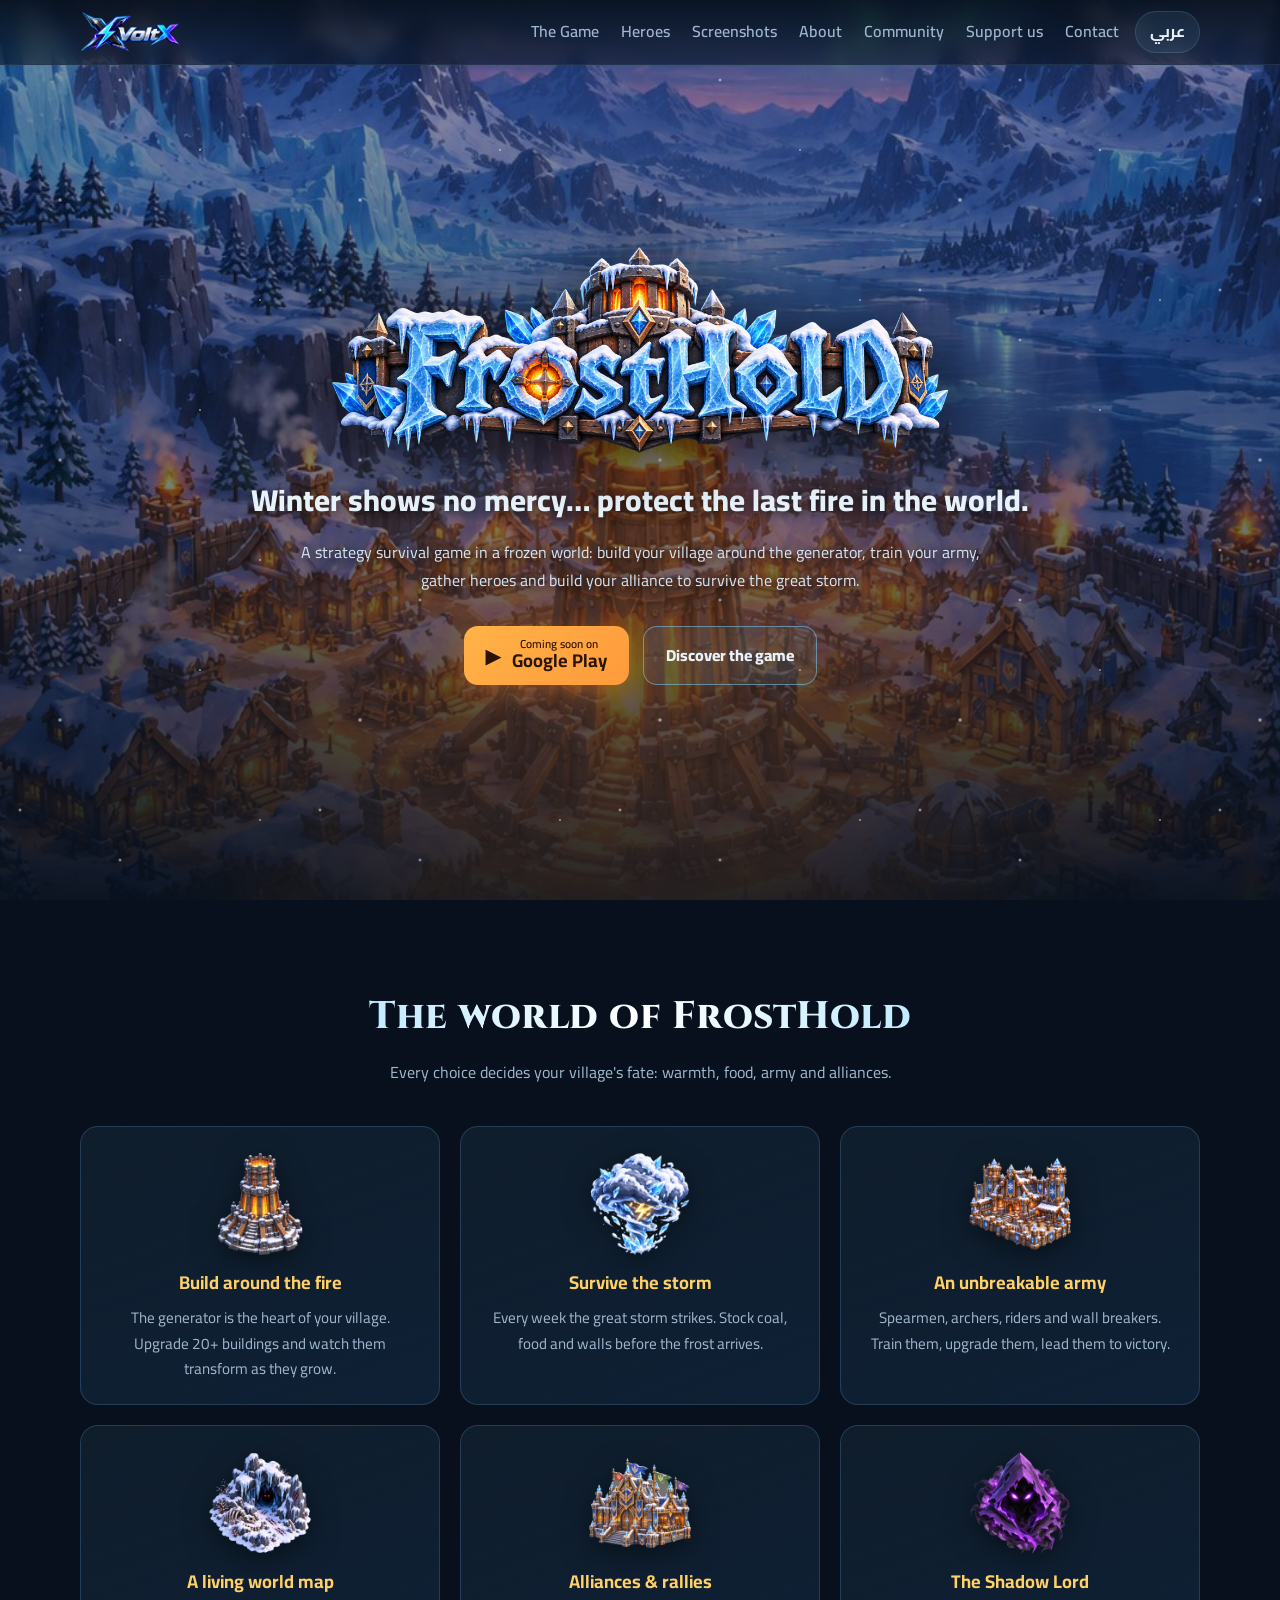
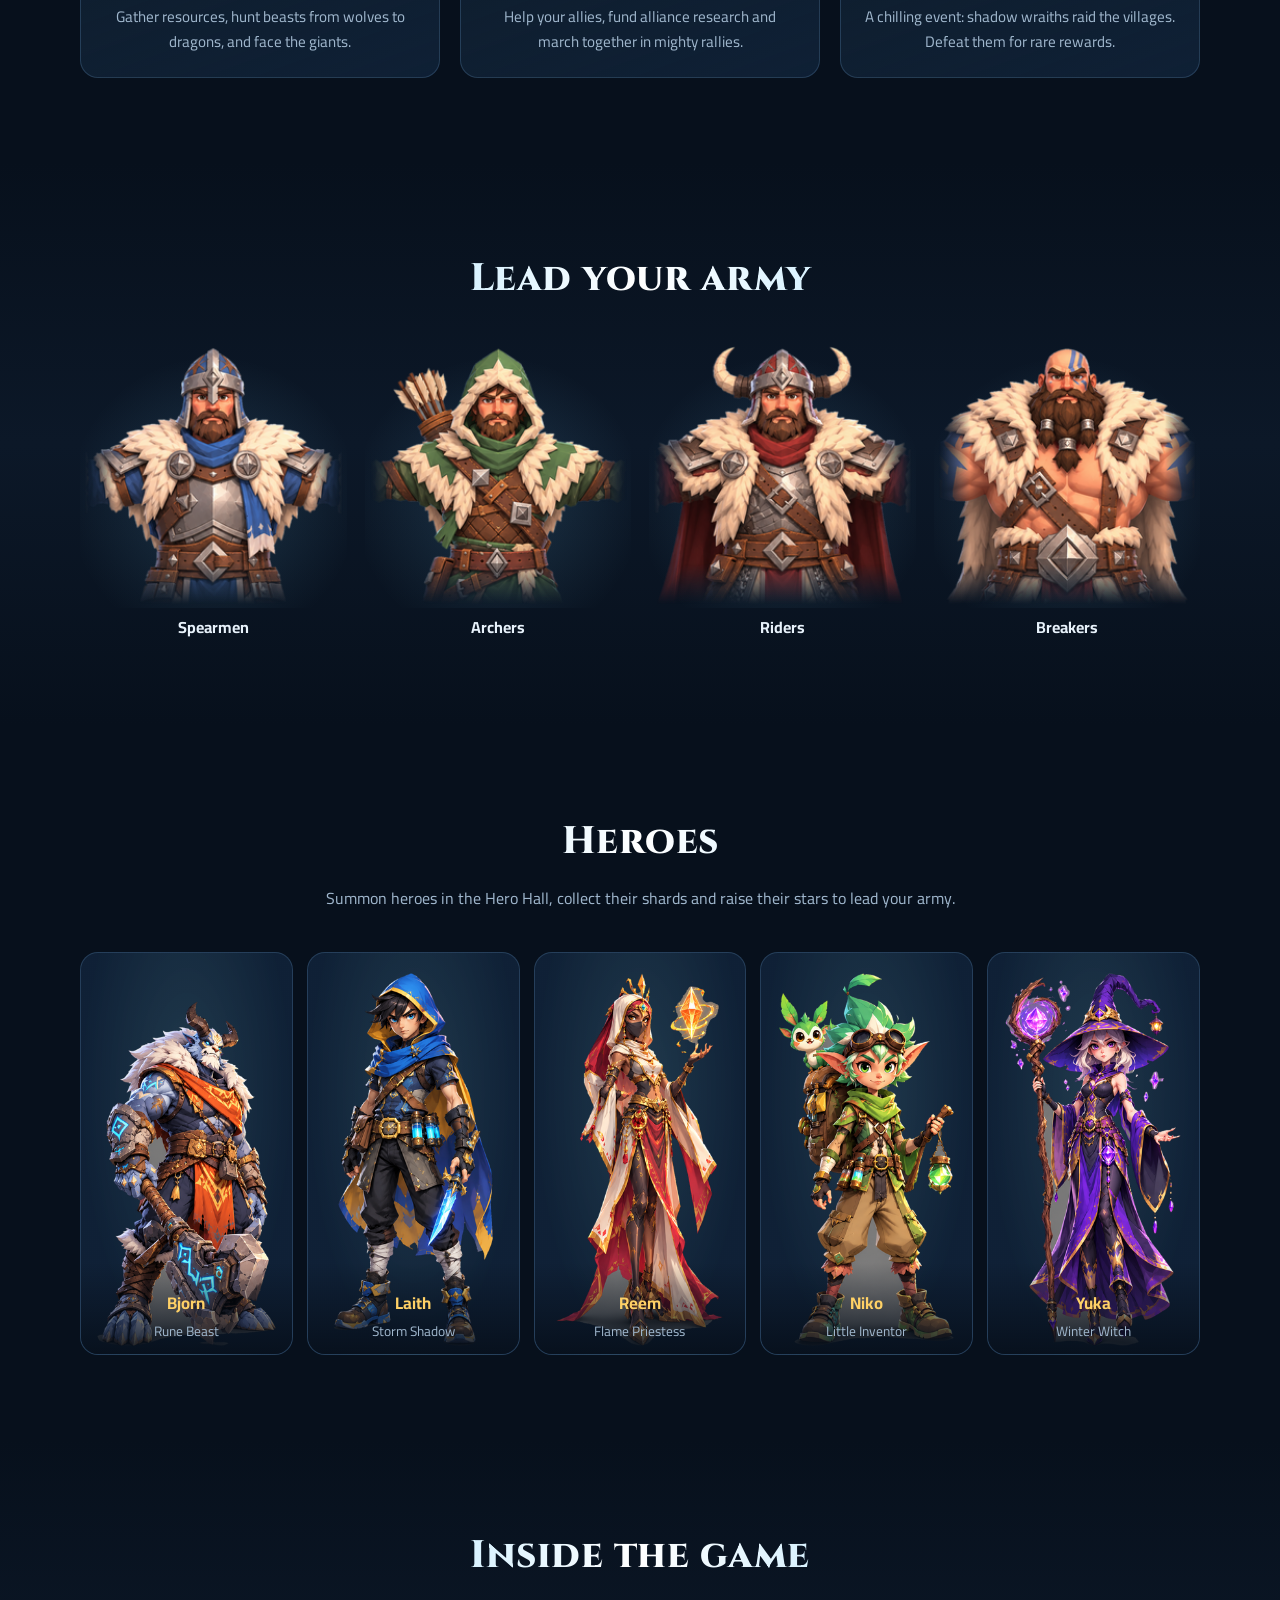
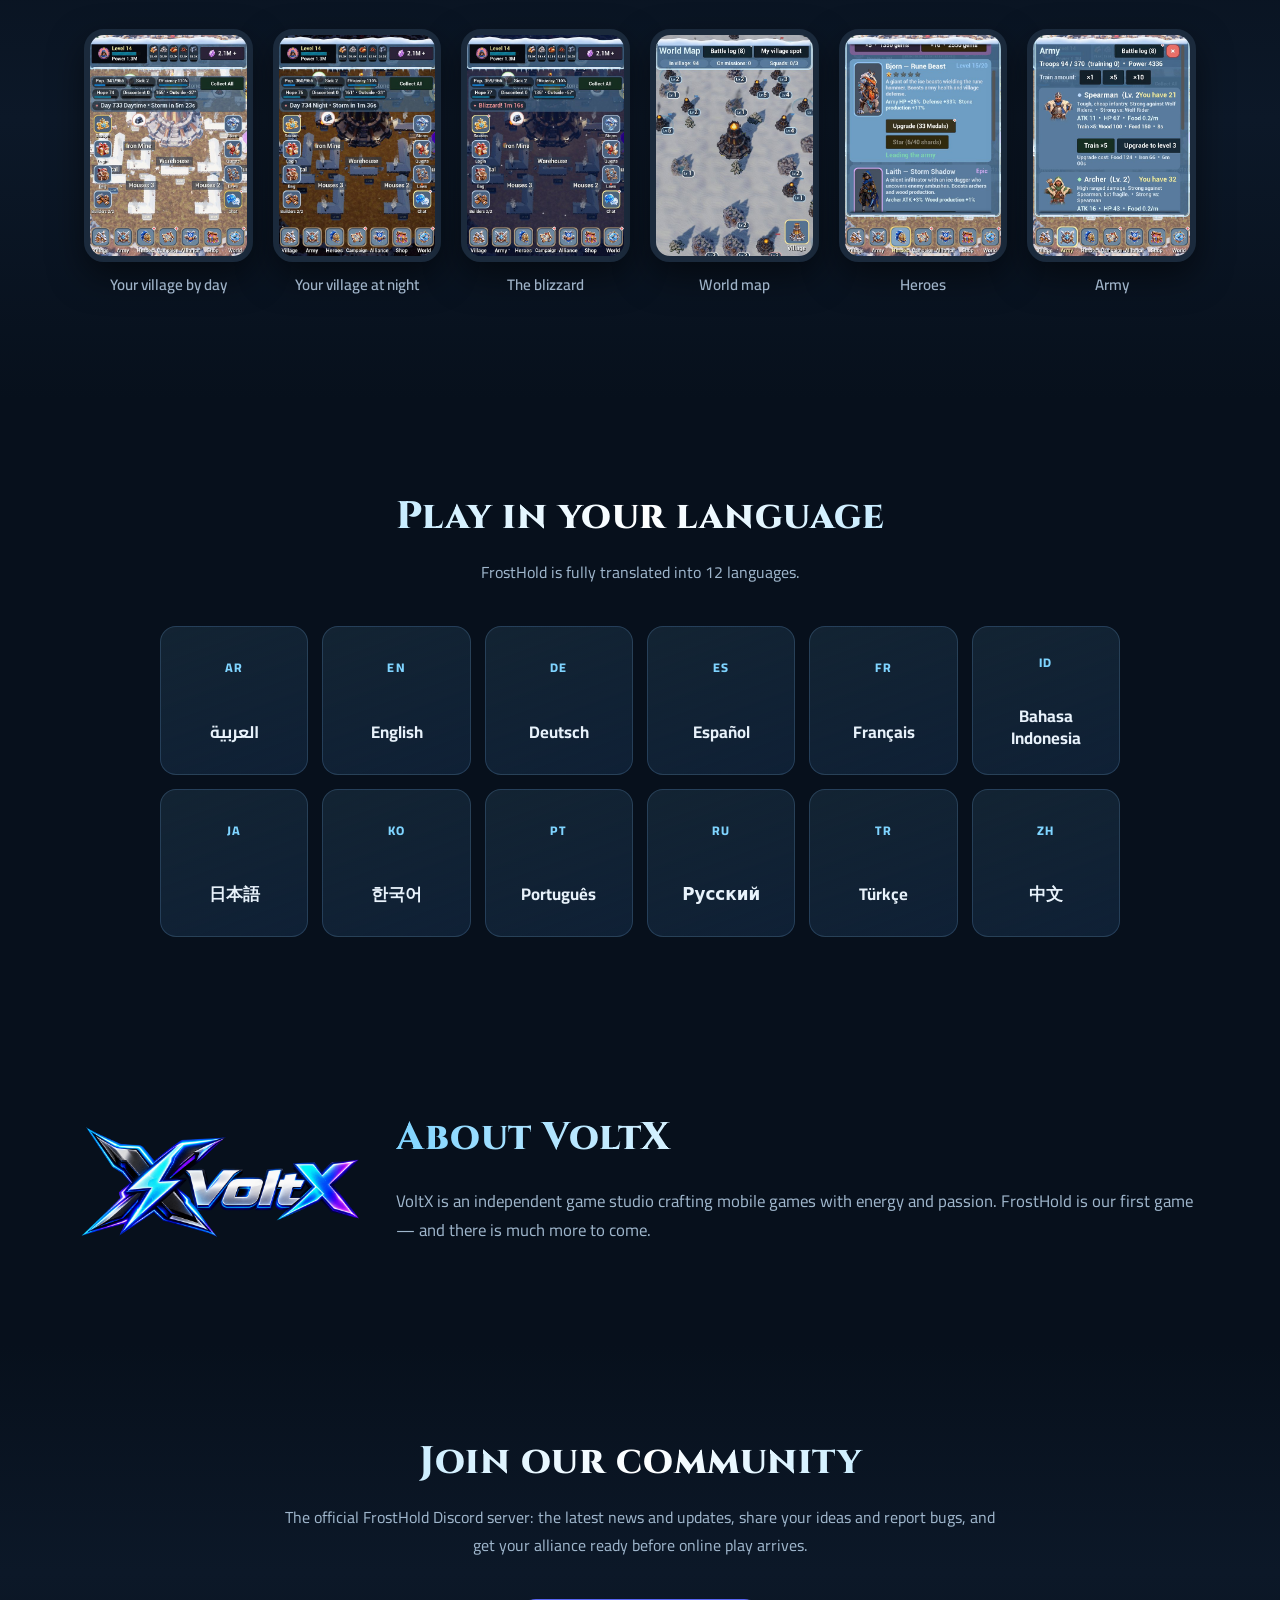
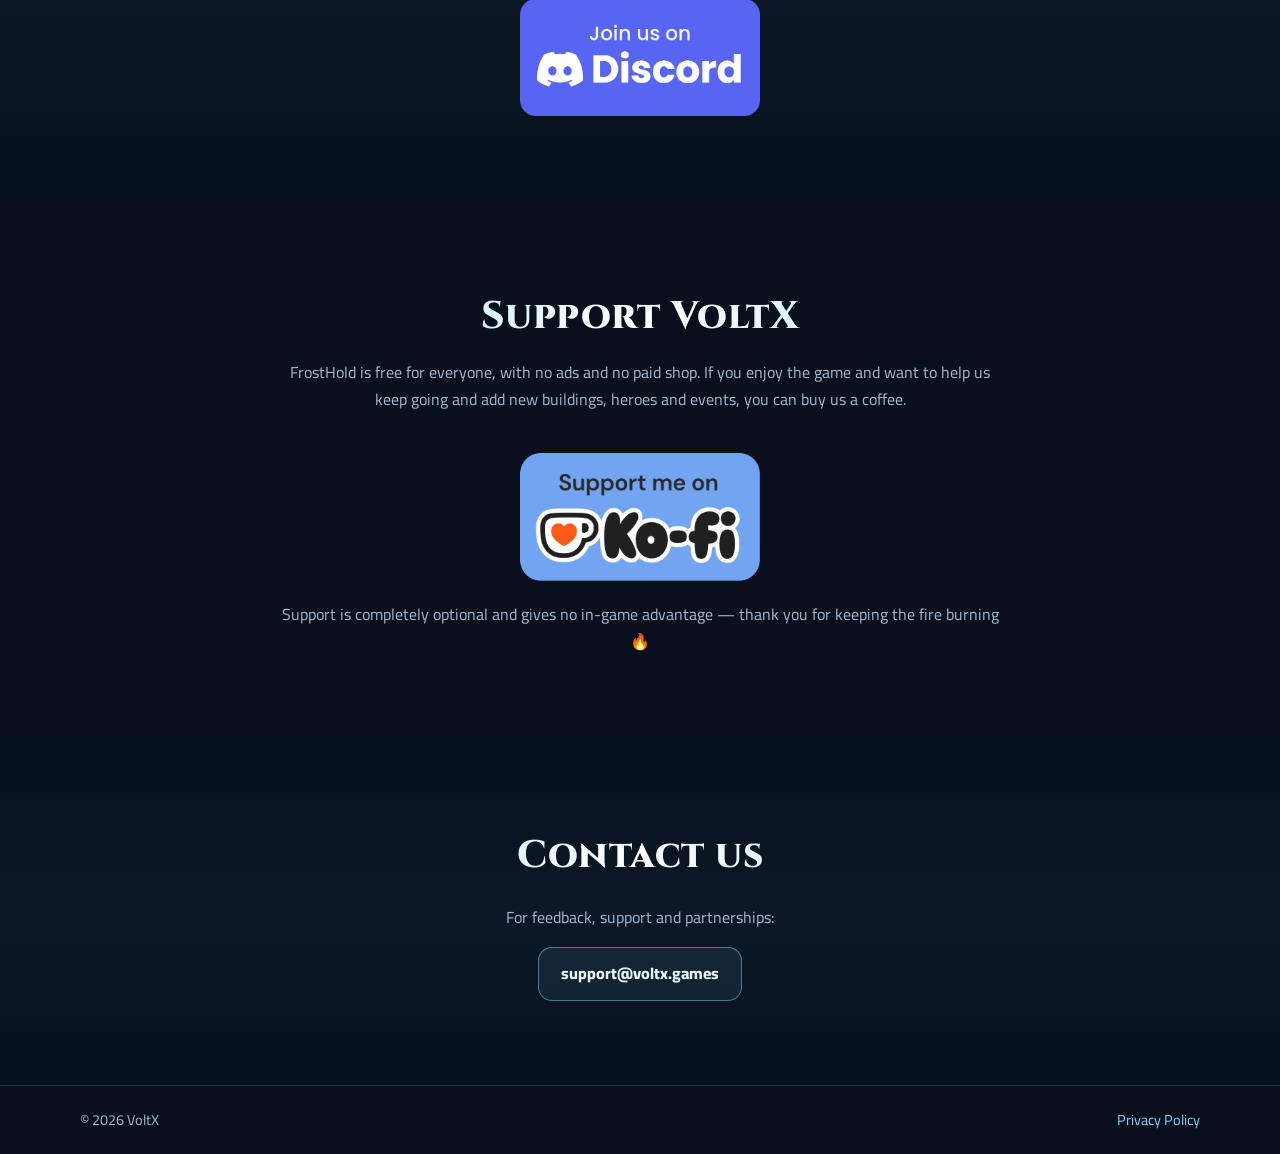
==== commit 47234846: "Add files via upload" ====
--- a/index.html
+++ b/index.html
@@ -209,7 +209,7 @@
     <a class="kofi-badge" href="https://ko-fi.com/voltxgames" target="_blank" rel="noopener" style="display:block;width:fit-content;margin:0 auto;">
       <img src="assets/kofi-badge.png" alt="Support VoltX on Ko-fi" width="240" height="127" style="display:block;margin:0 auto;">
     </a>
-    <p class="note" data-ar="الدعم اختياري تماماً ولا يعطي أي ميزة داخل اللعبة — شكراً لأنك تبقي النار مشتعلة 🔥"
+    <p class="note" style="text-align:center;color:var(--muted);font-family:inherit;font-size:1rem;max-width:720px;margin:20px auto 0;" data-ar="الدعم اختياري تماماً ولا يعطي أي ميزة داخل اللعبة — شكراً لأنك تبقي النار مشتعلة 🔥"
        data-en="Support is completely optional and gives no in-game advantage — thank you for keeping the fire burning 🔥">الدعم اختياري تماماً ولا يعطي أي ميزة داخل اللعبة — شكراً لأنك تبقي النار مشتعلة 🔥</p>
   </div>
 </section>
--- a/style.css
+++ b/style.css
@@ -196,7 +196,7 @@
   box-shadow: 0 8px 26px rgba(41, 171, 224, .35); font-weight: 800; }
 .btn.kofi:hover { box-shadow: 0 10px 32px rgba(41, 171, 224, .5); }
 .kofi-cup { font-size: 1.3rem; line-height: 1; }
-.support .note { color: var(--muted); font-size: .9rem; margin-top: 18px; }
+.support .note { text-align: center; color: var(--muted); font-size: 1rem; max-width: 720px; margin: 20px auto 0; }
 .kofi-badge { display: block; width: fit-content; margin: 0 auto; border-radius: 18px; transition: transform .2s, box-shadow .2s; }
 .kofi-badge img { display: block; width: 240px; max-width: 70vw; height: auto; border-radius: 18px; }
 .kofi-badge:hover { transform: translateY(-3px) scale(1.03); box-shadow: 0 10px 30px rgba(114, 165, 242, .45); }
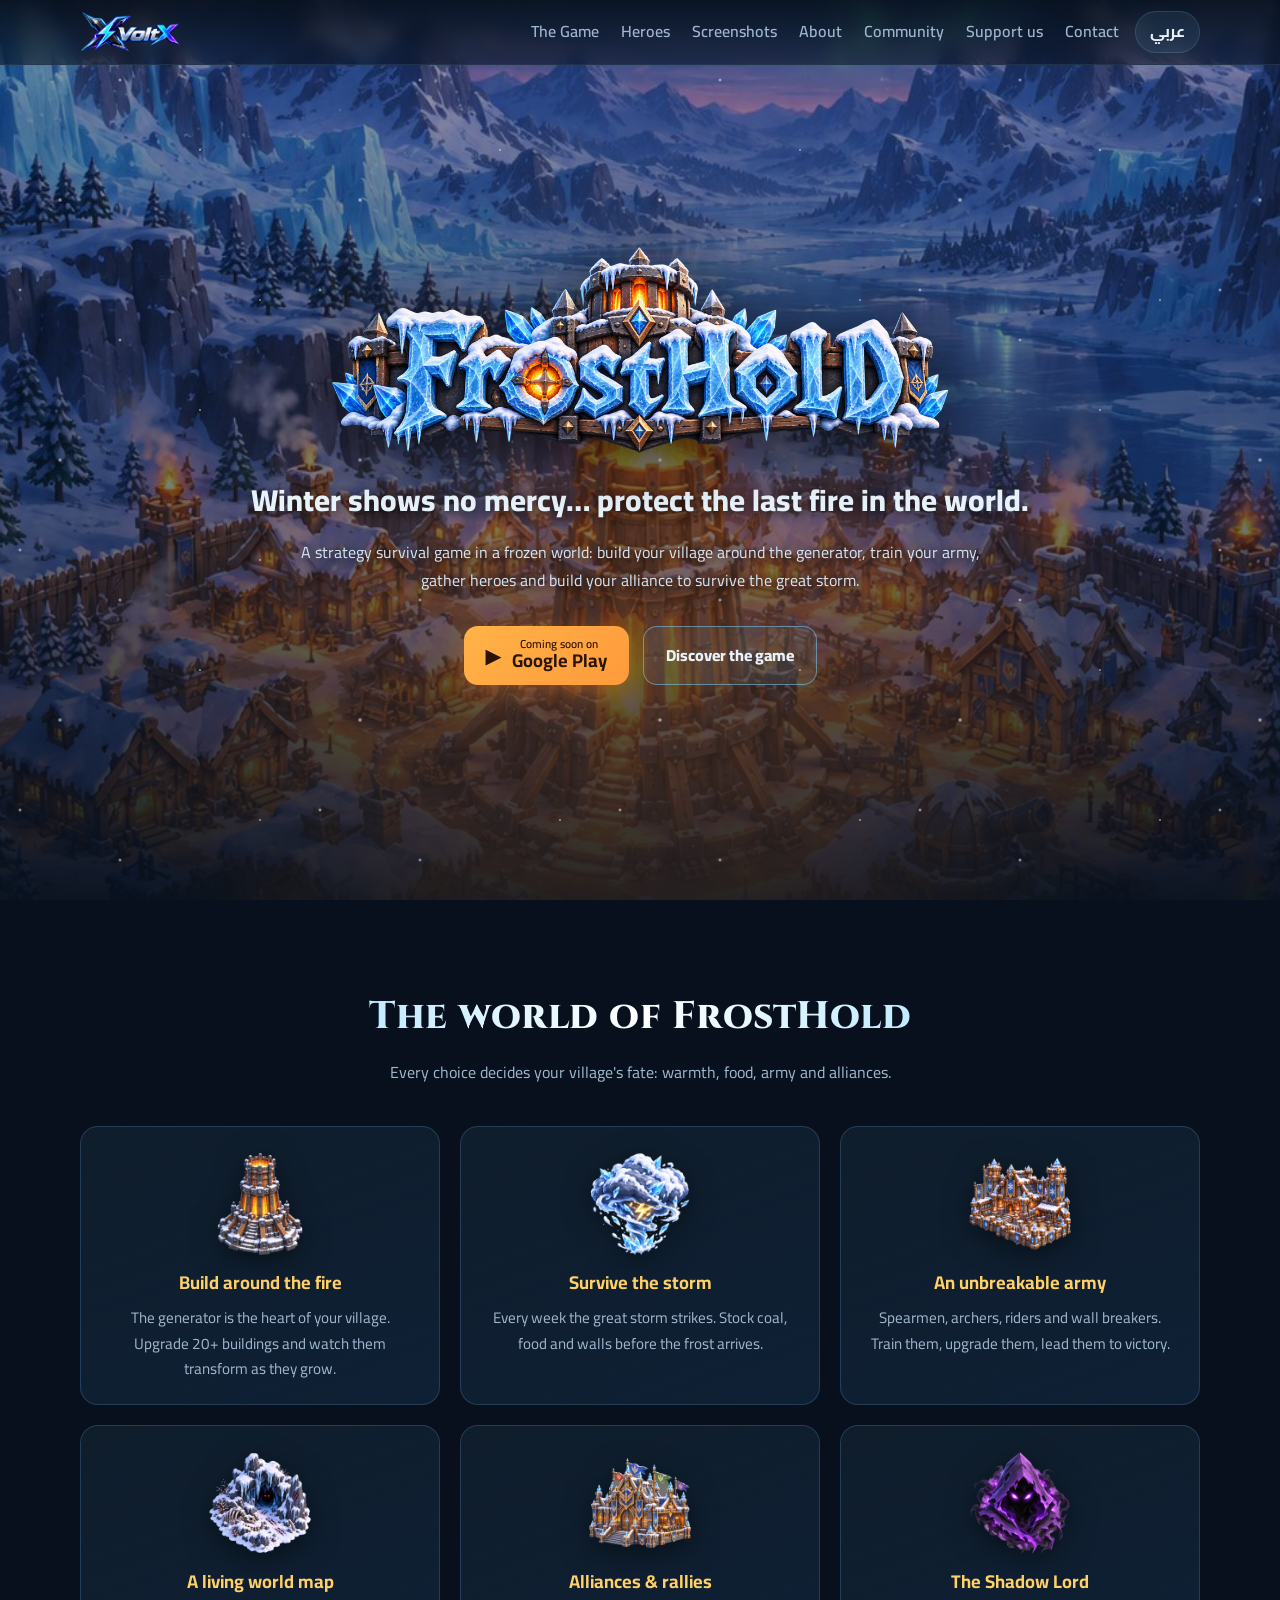
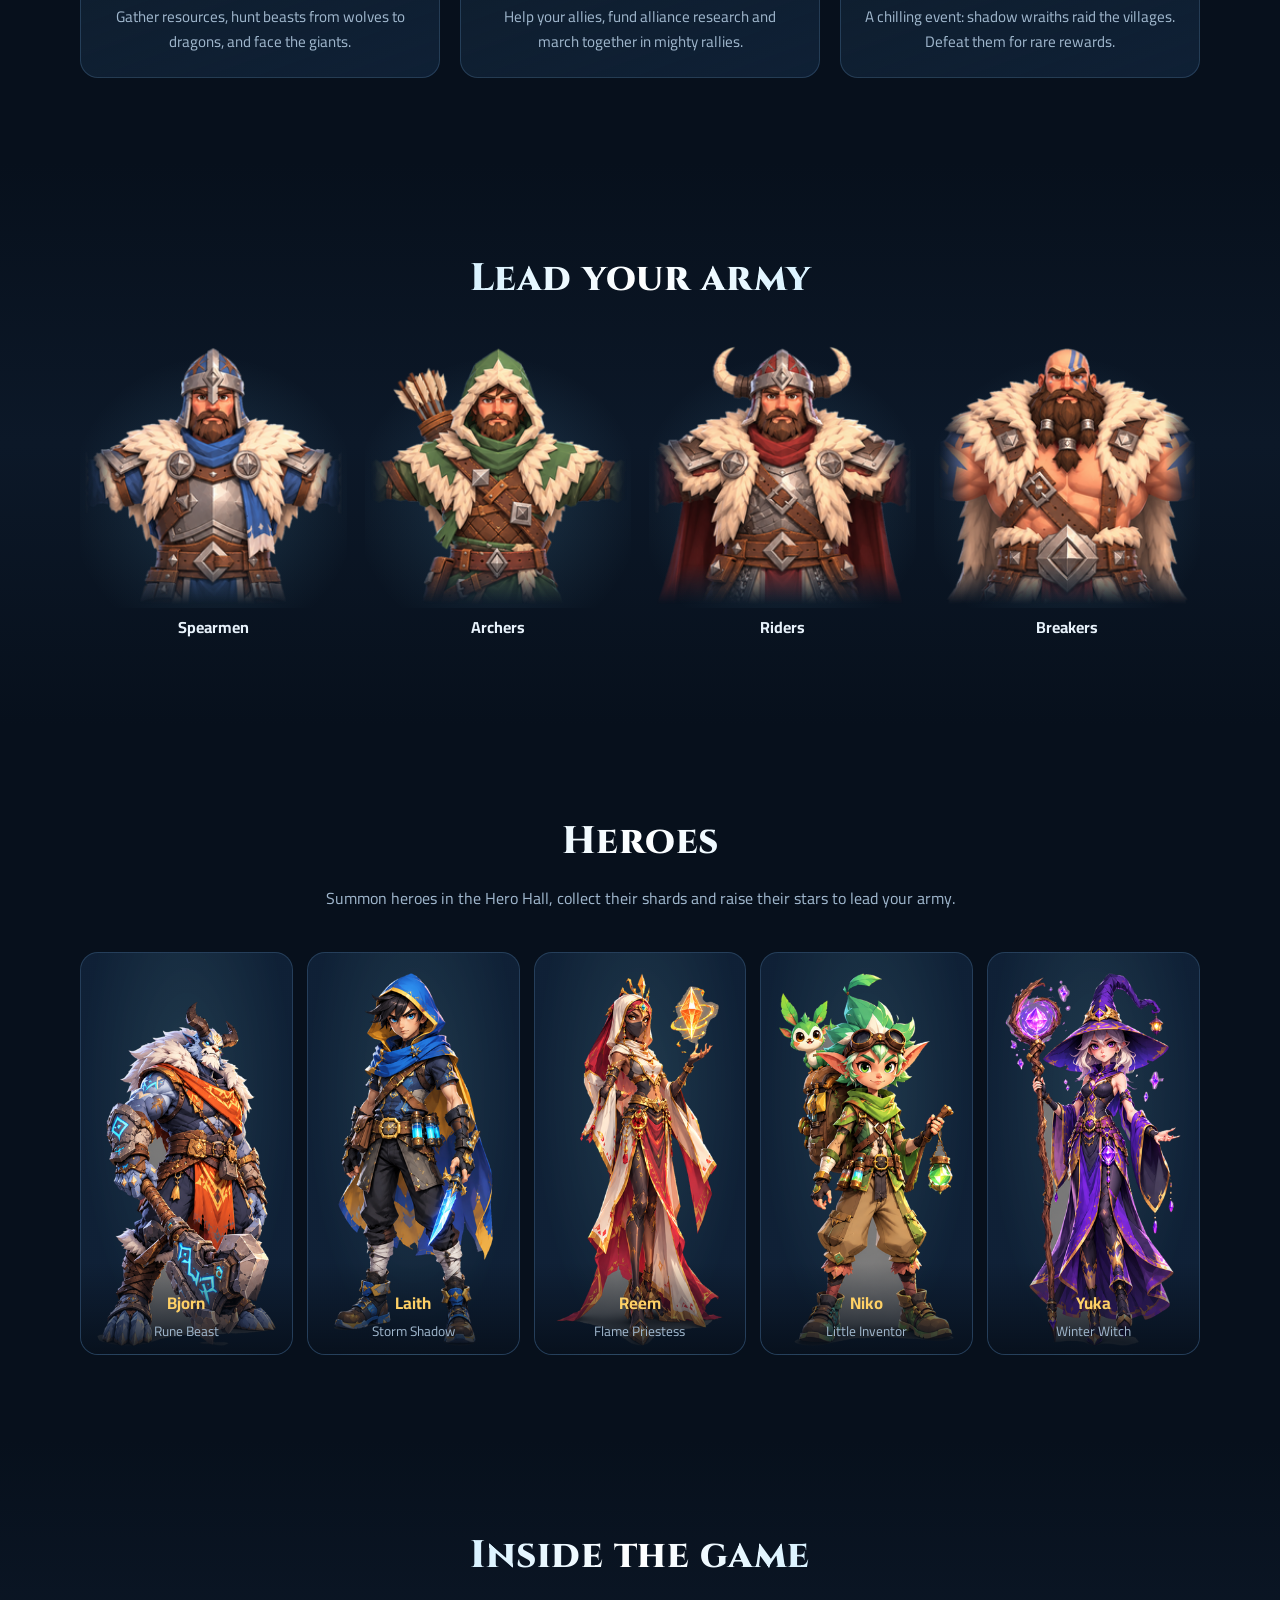
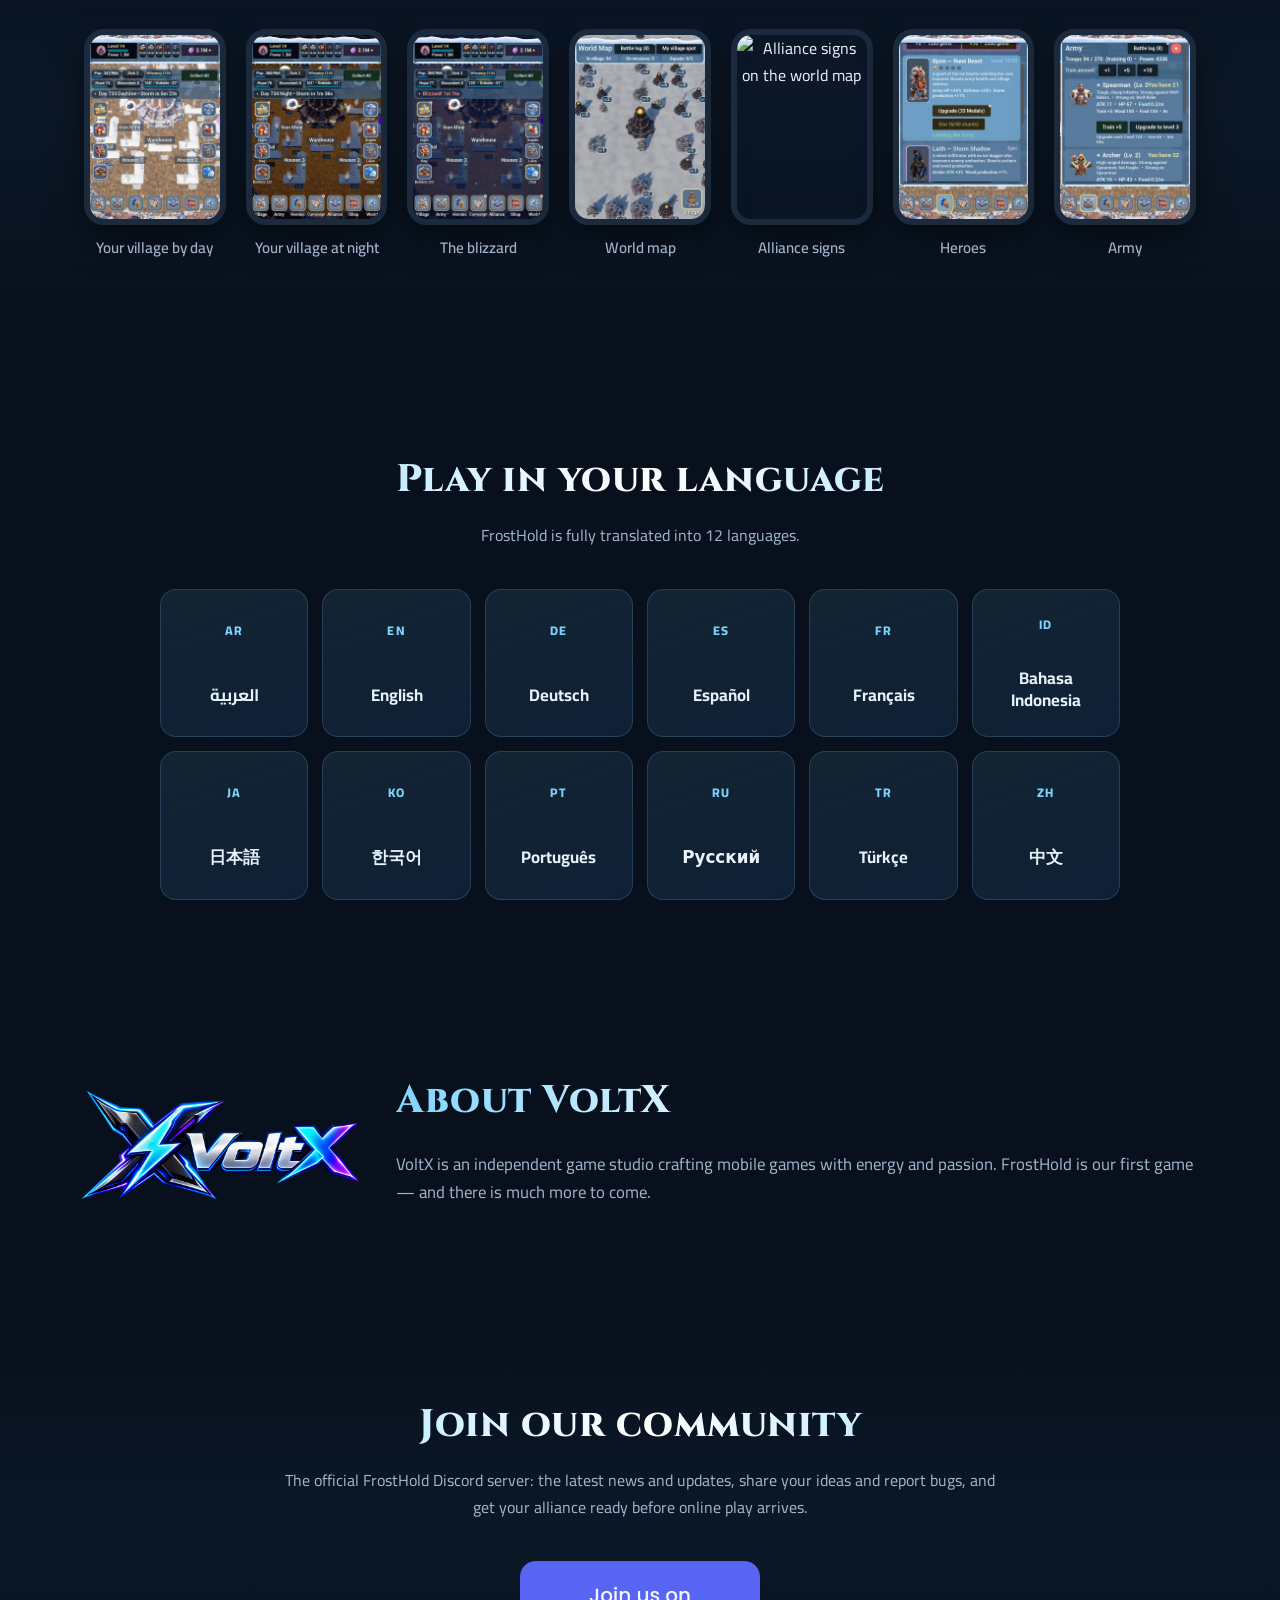
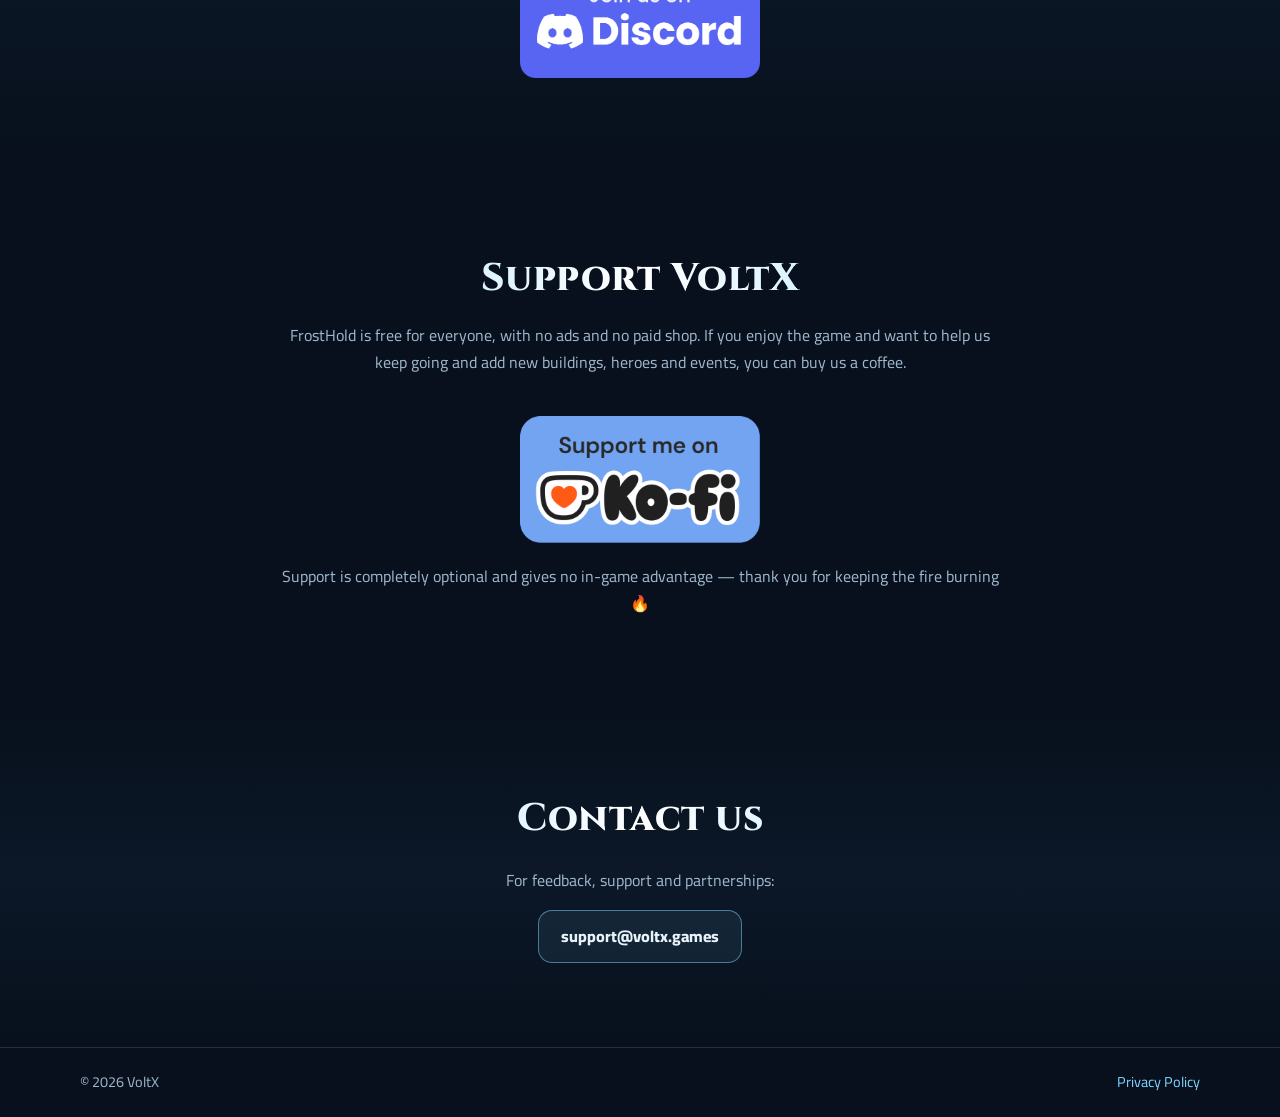
==== commit 8d6521ff: "Add files via upload" ====
--- a/index.html
+++ b/index.html
@@ -148,6 +148,7 @@
       <figure class="shot"><div class="phone"><img src="assets/shot-night.jpg" alt="Your village at night"></div><figcaption data-ar="القرية في الليل" data-en="Your village at night">القرية في الليل</figcaption></figure>
       <figure class="shot"><div class="phone"><img src="assets/shot-blizzard.jpg" alt="The blizzard"></div><figcaption data-ar="العاصفة الثلجية" data-en="The blizzard">العاصفة الثلجية</figcaption></figure>
       <figure class="shot"><div class="phone"><img src="assets/shot-world.jpg" alt="World map"></div><figcaption data-ar="خريطة العالم" data-en="World map">خريطة العالم</figcaption></figure>
+      <figure class="shot"><div class="phone"><img src="assets/shot-alliance.jpg" alt="Alliance signs on the world map"></div><figcaption data-ar="علامات التحالف" data-en="Alliance signs">علامات التحالف</figcaption></figure>
       <figure class="shot"><div class="phone"><img src="assets/shot-heroes.jpg" alt="Heroes"></div><figcaption data-ar="الأبطال" data-en="Heroes">الأبطال</figcaption></figure>
       <figure class="shot"><div class="phone"><img src="assets/shot-army.jpg" alt="Army"></div><figcaption data-ar="الجيش" data-en="Army">الجيش</figcaption></figure>
     </div>
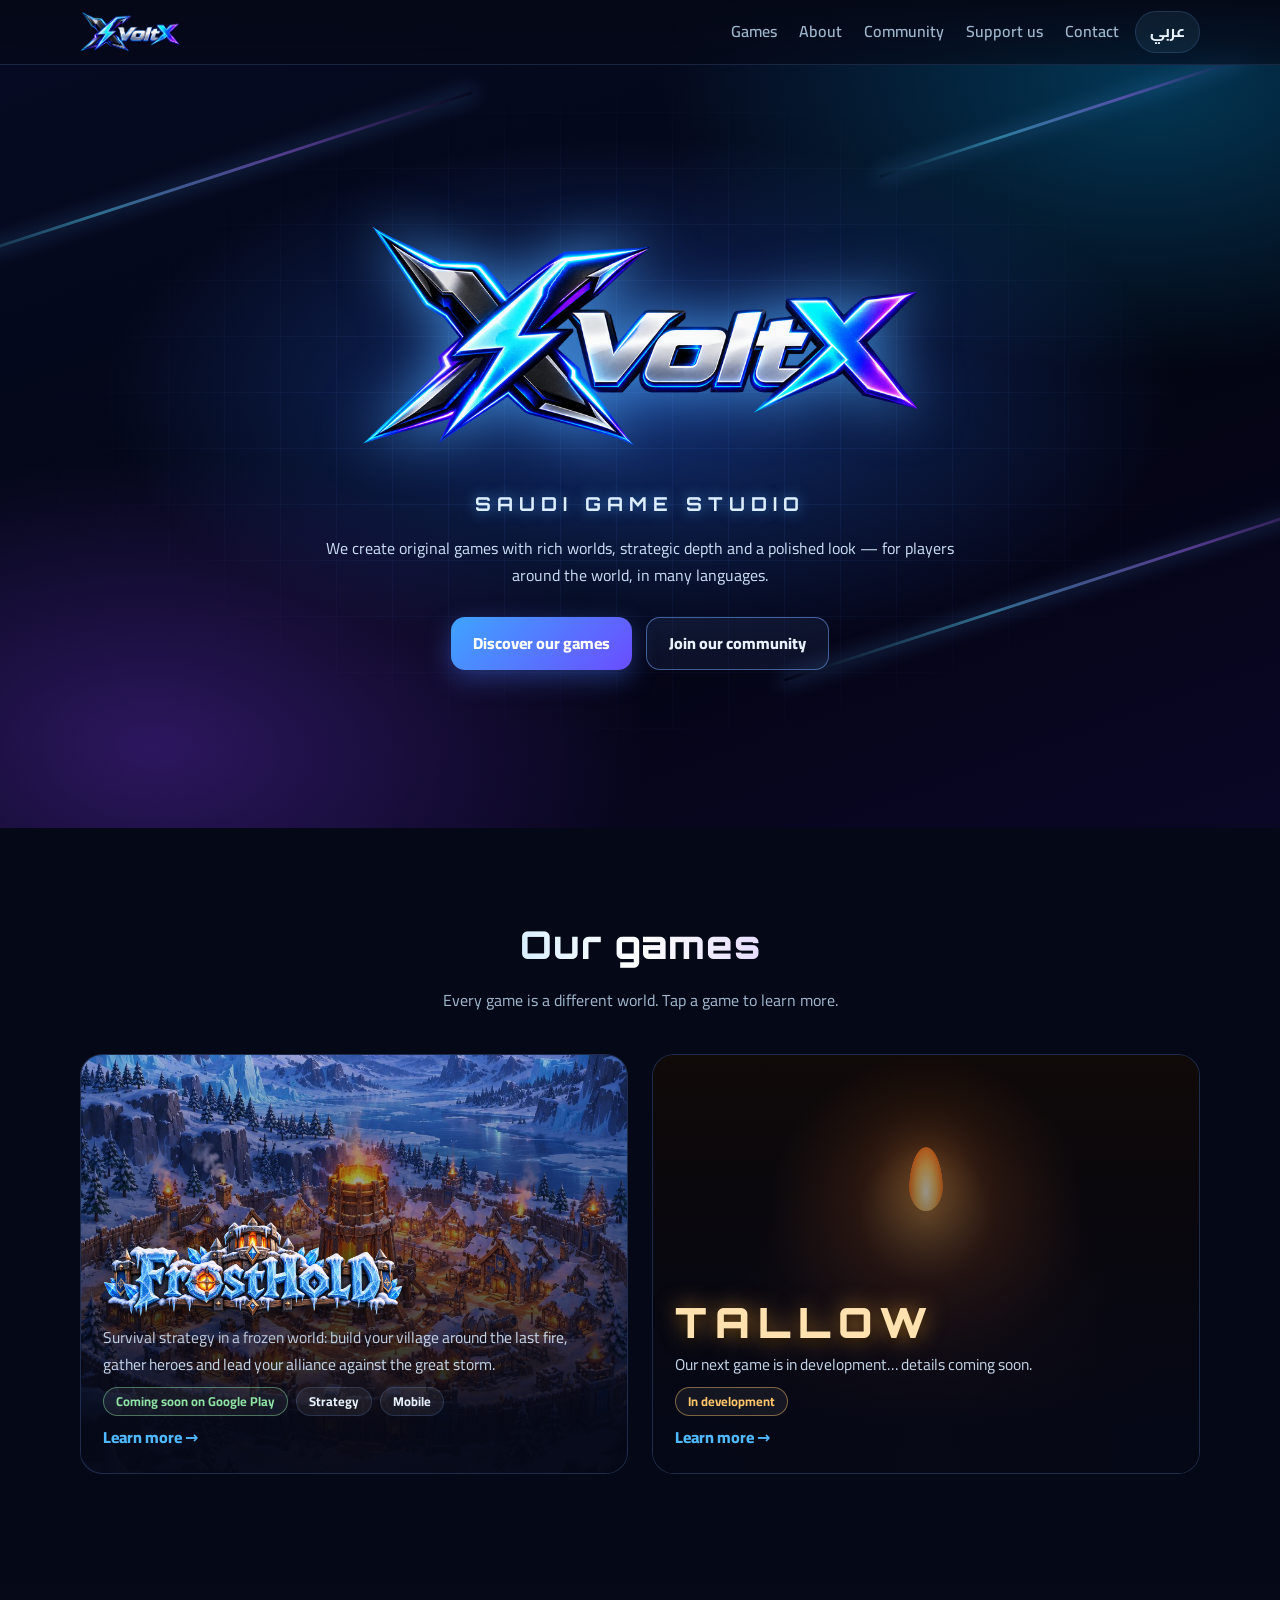
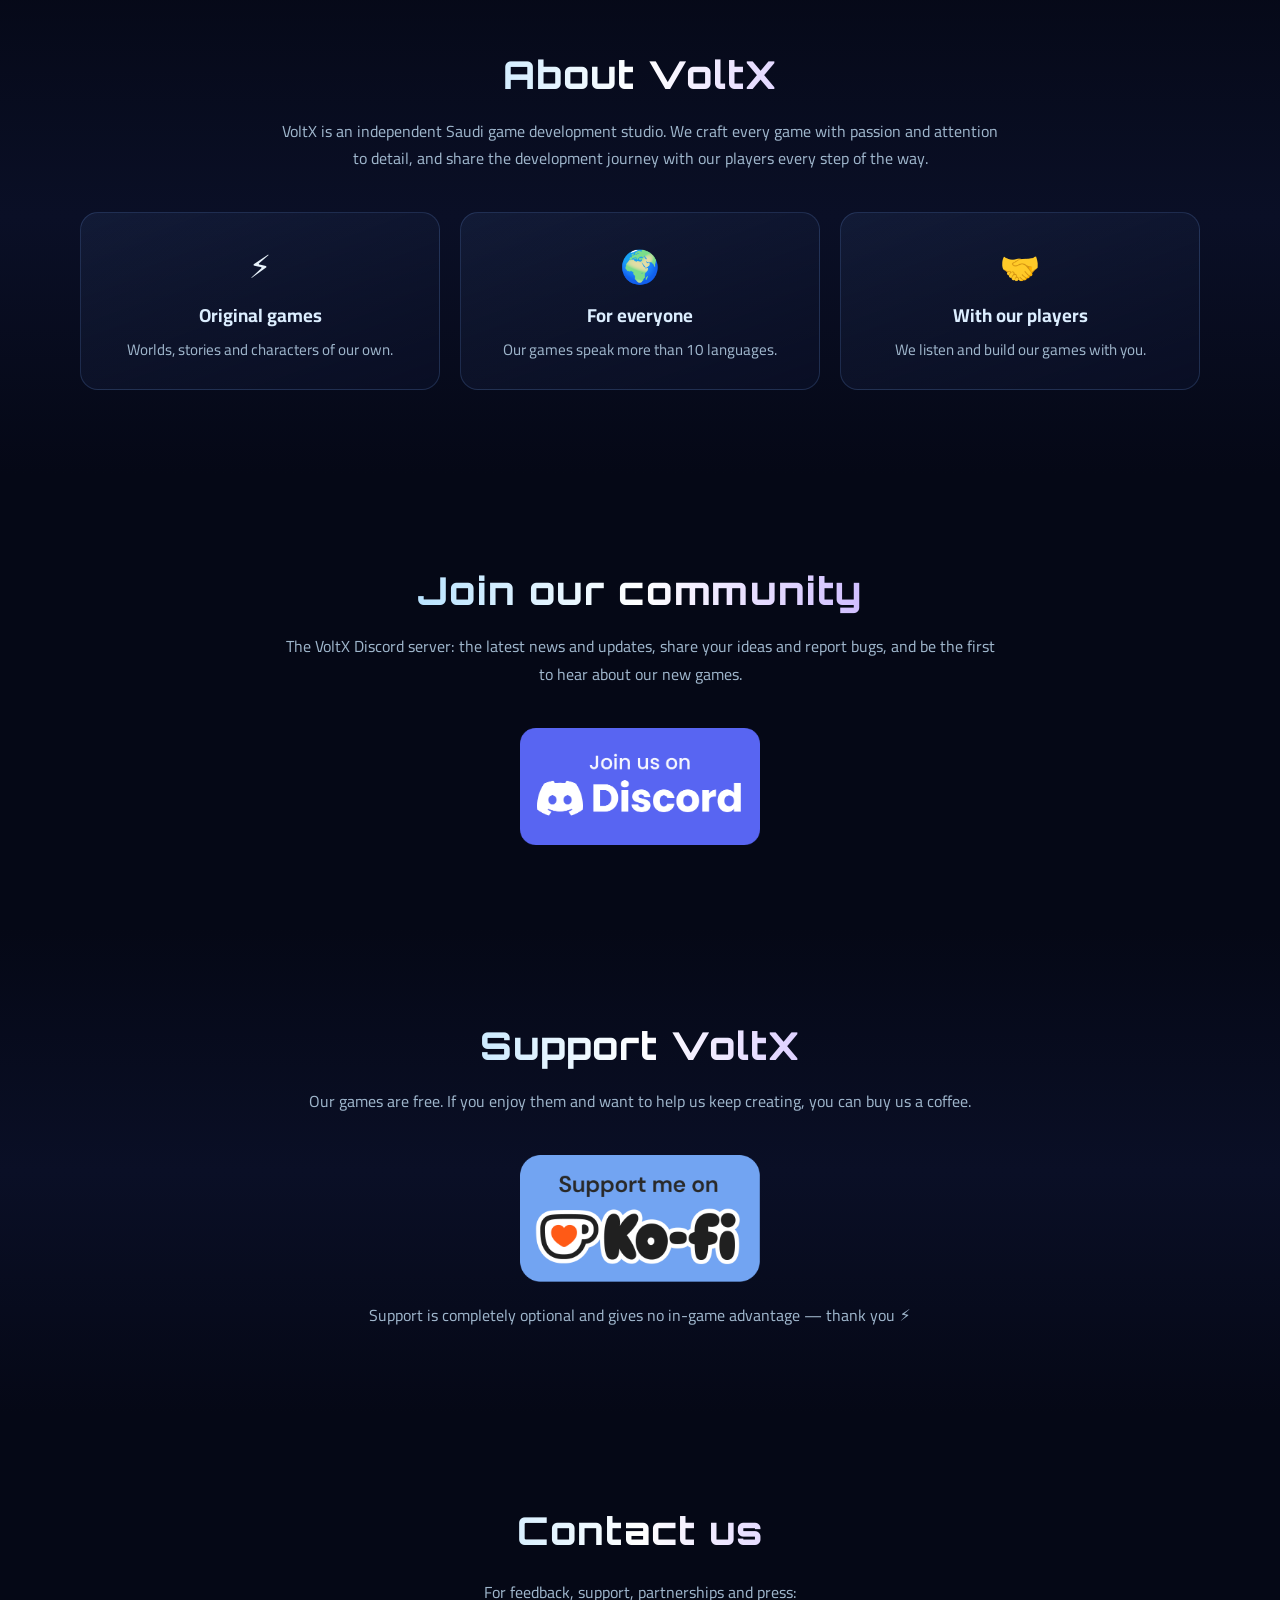
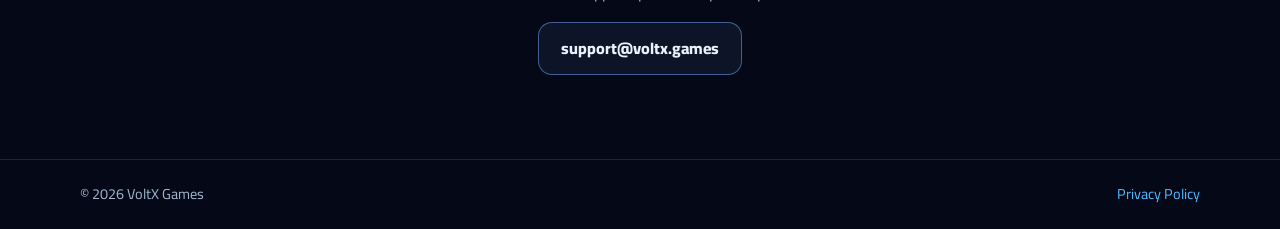
==== commit 25a1e03b: "Add files via upload" ====
--- a/index.html
+++ b/index.html
@@ -3,25 +3,85 @@
 <head>
 <meta charset="utf-8">
 <meta name="viewport" content="width=device-width, initial-scale=1">
-<title>VoltX Games — FrostHold</title>
-<meta name="description" content="VoltX Games — creators of FrostHold, a winter survival strategy game for mobile.">
-<meta property="og:title" content="FrostHold — VoltX Games">
-<meta property="og:description" content="Build your village around the last fire, survive the great storm, lead heroes and alliances.">
-<meta property="og:image" content="assets/frosthold-icon.png">
-<link rel="icon" href="assets/frosthold-icon.png">
+<title>VoltX Games — Saudi Game Studio</title>
+<meta name="description" content="VoltX Games is an independent Saudi game development studio. Creators of FrostHold and TALLOW.">
+<meta property="og:title" content="VoltX Games — Saudi Game Studio">
+<meta property="og:description" content="An independent Saudi game development studio crafting original games for players around the world.">
+<meta property="og:image" content="https://voltx.games/assets/voltx-logo.png">
+<link rel="icon" href="assets/voltx-logo.png">
 <link rel="preconnect" href="https://fonts.googleapis.com">
 <link rel="preconnect" href="https://fonts.gstatic.com" crossorigin>
-<link href="https://fonts.googleapis.com/css2?family=Cairo:wght@400;600;800&family=Cinzel:wght@700;900&display=swap" rel="stylesheet">
+<link href="https://fonts.googleapis.com/css2?family=Cairo:wght@400;600;800&family=Orbitron:wght@700;900&display=swap" rel="stylesheet">
 <link rel="stylesheet" href="style.css">
 <style>
-/* In-game screenshots: one horizontal row (scrolls sideways on small screens) */
-.shots{display:flex!important;flex-direction:row!important;flex-wrap:nowrap!important;gap:20px;overflow-x:auto;scroll-snap-type:x mandatory;padding:10px 4px 18px;margin:30px auto 0;justify-content:flex-start;-webkit-overflow-scrolling:touch}
-.shot{flex:1 1 0;min-width:140px;max-width:190px;margin:0;text-align:center;scroll-snap-align:center}
-.shot .phone{width:100%;aspect-ratio:1080/1495;border-radius:20px;overflow:hidden;border:6px solid #1b2a3c;box-shadow:0 14px 34px rgba(0,0,0,.5)}
-.shot .phone img{width:100%;height:100%;object-fit:cover;display:block}
-.shot figcaption{margin-top:10px;color:#9fb3c8;font-weight:600;font-size:.95rem}
-@media (min-width:900px){.shots{justify-content:center;overflow-x:visible}}
-@media (max-width:899px){.shot{flex:0 0 46vw;max-width:none}}
+/* ===== VoltX studio home (electric theme, on top of style.css) ===== */
+:root { --volt: #4fb8ff; --violet: #8a5cff; --bg: #050816; --bg2: #0a0f26; --line: rgba(120, 170, 255, .18); }
+body { background: var(--bg); }
+.top { background: linear-gradient(to bottom, rgba(5, 8, 22, .94), rgba(5, 8, 22, .6)); }
+.menu a:hover { color: var(--volt); }
+h2 { background: linear-gradient(90deg, var(--volt), #fff, var(--violet)); -webkit-background-clip: text; background-clip: text; }
+html[lang="en"] h2 { font-family: "Orbitron", sans-serif; letter-spacing: 1px; }
+
+.vx-hero { position: relative; min-height: 92vh; display: grid; place-items: center; text-align: center; overflow: hidden; padding: 110px 0 70px; }
+.vx-hero::before { content: ""; position: absolute; inset: 0;
+  background:
+    radial-gradient(ellipse 60% 45% at 50% 48%, rgba(40, 110, 255, .40), transparent 70%),
+    radial-gradient(ellipse 55% 50% at 12% 90%, rgba(130, 60, 255, .32), transparent 70%),
+    radial-gradient(ellipse 55% 50% at 90% 10%, rgba(0, 190, 255, .26), transparent 70%),
+    linear-gradient(160deg, #060b24, #030512 60%, #0a0626); }
+.vx-grid { position: absolute; inset: 0; pointer-events: none;
+  background-image: linear-gradient(rgba(90, 150, 255, .08) 1px, transparent 1px), linear-gradient(90deg, rgba(90, 150, 255, .08) 1px, transparent 1px);
+  background-size: 56px 56px;
+  -webkit-mask-image: radial-gradient(ellipse 60% 55% at 50% 50%, #000 30%, transparent 80%); mask-image: radial-gradient(ellipse 60% 55% at 50% 50%, #000 30%, transparent 80%); }
+.vx-streak { position: absolute; height: 3px; border-radius: 3px; transform: rotate(-18deg); pointer-events: none;
+  background: linear-gradient(90deg, transparent, #5ad2ff, #a070ff, transparent); box-shadow: 0 0 18px 4px rgba(90, 170, 255, .4);
+  animation: streak 7s ease-in-out infinite; opacity: .5; }
+@keyframes streak { 0%, 100% { opacity: .15; } 50% { opacity: .6; } }
+.vx-hero-in { position: relative; z-index: 1; display: grid; justify-items: center; gap: 10px; }
+.vx-logo { width: min(560px, 88%); filter: drop-shadow(0 0 28px rgba(80, 170, 255, .75)); }
+.vx-kicker { font-family: "Orbitron", "Cairo", sans-serif; font-weight: 700; letter-spacing: 6px; color: #dceeff; font-size: clamp(.9rem, 2.4vw, 1.2rem); text-shadow: 0 0 14px rgba(80, 170, 255, .7); }
+html[lang="ar"] .vx-kicker { letter-spacing: 0; font-family: "Cairo", sans-serif; font-weight: 800; font-size: clamp(1.1rem, 3vw, 1.5rem); }
+.vx-sub { max-width: 640px; color: #c8dbf2; margin: 4px 0 0; }
+.btn.volt { background: linear-gradient(135deg, #3fa4ff, #6a4dff); color: #fff; box-shadow: 0 8px 26px rgba(70, 120, 255, .4); }
+.btn.ghost { border-color: rgba(120, 170, 255, .5); background: rgba(120, 170, 255, .08); }
+
+/* Games: one card per game. To add a game: copy an <a class="game"> block and create a folder /<game>/index.html */
+.games { display: grid; grid-template-columns: repeat(auto-fit, minmax(300px, 1fr)); gap: 24px; }
+.game { position: relative; display: block; text-decoration: none; color: var(--text); border-radius: 22px; overflow: hidden;
+  border: 1px solid var(--line); min-height: 420px; background: #0b1024; transition: transform .25s, box-shadow .25s, border-color .25s; }
+.game:hover { transform: translateY(-6px); border-color: rgba(120, 170, 255, .55); box-shadow: 0 18px 44px rgba(0, 0, 0, .5); }
+.game-art { position: absolute; inset: 0; background-size: cover; background-position: center; transition: transform .6s; }
+.game:hover .game-art { transform: scale(1.06); }
+.game-art::after { content: ""; position: absolute; inset: 0; background: linear-gradient(to top, rgba(5, 8, 22, .97) 12%, rgba(5, 8, 22, .55) 50%, rgba(5, 8, 22, .15)); }
+.game-in { position: absolute; inset: auto 0 0 0; padding: 22px; display: grid; gap: 8px; }
+.game-logo-img { width: min(300px, 80%); filter: drop-shadow(0 6px 16px rgba(0, 0, 0, .7)); }
+.game-title { font-family: "Orbitron", sans-serif; font-weight: 900; font-size: 2.6rem; letter-spacing: 8px; line-height: 1; color: #ffe2b0;
+  text-shadow: 0 0 22px rgba(255, 170, 60, .65), 0 4px 10px #000; direction: ltr; text-align: start; }
+html[dir="rtl"] .game-title { text-align: right; }
+.game-desc { margin: 0; color: #c3d3e6; font-size: .98rem; }
+.tags { display: flex; flex-wrap: wrap; gap: 8px; }
+.tag { font-size: .8rem; font-weight: 700; padding: 3px 12px; border-radius: 999px; border: 1px solid var(--line); background: rgba(255, 255, 255, .06); }
+.tag.live { color: #8fe3a5; border-color: rgba(143, 227, 165, .45); }
+.tag.dev { color: #ffc56b; border-color: rgba(255, 197, 107, .45); }
+.more { color: var(--volt); font-weight: 800; }
+.tallow-art { background:
+    radial-gradient(circle at 50% 38%, rgba(255, 180, 80, .55), rgba(255, 120, 30, .18) 18%, transparent 42%),
+    radial-gradient(ellipse at 50% 100%, rgba(120, 50, 20, .55), transparent 60%),
+    linear-gradient(180deg, #120a06, #070407); }
+.flame { position: absolute; left: 50%; top: 22%; width: 34px; height: 64px; transform: translateX(-50%);
+  border-radius: 50% 50% 50% 50% / 62% 62% 38% 38%; background: radial-gradient(ellipse at 50% 70%, #fff6d8, #ffc35a 40%, #ff7a1a 70%, transparent 72%);
+  filter: blur(.6px) drop-shadow(0 0 26px rgba(255, 160, 60, .9)); animation: flick 2.4s ease-in-out infinite; }
+@keyframes flick { 0%, 100% { transform: translateX(-50%) scale(1, 1); } 30% { transform: translateX(-52%) scale(.96, 1.06); } 60% { transform: translateX(-48%) scale(1.04, .95); } }
+
+.pillars { display: grid; grid-template-columns: repeat(3, 1fr); gap: 20px; margin-top: 10px; }
+.pillar { text-align: center; padding: 26px 20px; border-radius: 18px; border: 1px solid var(--line); background: linear-gradient(160deg, rgba(120, 170, 255, .08), rgba(10, 15, 38, .9)); }
+.pillar .ico { font-size: 2rem; }
+.pillar h3 { margin: 6px 0; color: #dceeff; }
+.pillar p { margin: 0; color: var(--muted); font-size: .95rem; }
+.sec.alt { background: linear-gradient(to bottom, var(--bg), var(--bg2), var(--bg)); }
+.foot a { color: var(--volt); }
+@media (max-width: 760px) { .pillars { grid-template-columns: 1fr; } .game { min-height: 380px; } }
+@media (prefers-reduced-motion: reduce) { .vx-streak, .flame { animation: none; } }
 </style>
 </head>
 <body>
@@ -29,11 +89,9 @@
 <!-- ============ Header ============ -->
 <header class="top">
   <div class="wrap top-row">
-    <a href="#home" class="brand"><img src="assets/voltx-logo.png" alt="VoltX"></a>
-    <nav class="menu" id="menu">
-      <a href="#game" data-ar="اللعبة" data-en="The Game">اللعبة</a>
-      <a href="#heroes" data-ar="الأبطال" data-en="Heroes">الأبطال</a>
-      <a href="#screens" data-ar="صور اللعبة" data-en="Screenshots">صور اللعبة</a>
+    <a href="./" class="brand"><img src="assets/voltx-logo.png" alt="VoltX Games"></a>
+    <nav class="menu">
+      <a href="#games" data-ar="ألعابنا" data-en="Games">ألعابنا</a>
       <a href="#about" data-ar="من نحن" data-en="About">من نحن</a>
       <a href="#community" data-ar="مجتمعنا" data-en="Community">مجتمعنا</a>
       <a href="#support" data-ar="ادعمنا" data-en="Support us">ادعمنا</a>
@@ -44,157 +102,83 @@
 </header>
 
 <!-- ============ Hero ============ -->
-<section class="hero" id="home">
-  <div class="hero-bg"></div>
-  <div class="snow" aria-hidden="true"></div>
-  <div class="wrap hero-in">
-    <img class="game-logo" src="assets/frosthold-logo.png" alt="FrostHold">
-    <p class="tagline" data-ar="الشتاء لا يرحم… احمِ آخر نار في العالم." data-en="Winter shows no mercy… protect the last fire in the world.">الشتاء لا يرحم… احمِ آخر نار في العالم.</p>
-    <p class="sub" data-ar="لعبة استراتيجية للبقاء في عالم متجمد: ابنِ قريتك حول المولّد، درّب جيشك، اجمع الأبطال، وابنِ تحالفك لتنجو من العاصفة الكبرى."
-       data-en="A strategy survival game in a frozen world: build your village around the generator, train your army, gather heroes and build your alliance to survive the great storm.">
-       لعبة استراتيجية للبقاء في عالم متجمد: ابنِ قريتك حول المولّد، درّب جيشك، اجمع الأبطال، وابنِ تحالفك لتنجو من العاصفة الكبرى.</p>
+<section class="vx-hero" id="home">
+  <div class="vx-grid" aria-hidden="true"></div>
+  <div class="vx-streak" style="left:-8%;top:22%;width:46%" aria-hidden="true"></div>
+  <div class="vx-streak" style="right:-10%;top:70%;width:50%;animation-delay:2.5s" aria-hidden="true"></div>
+  <div class="vx-streak" style="right:2%;top:14%;width:30%;animation-delay:4s" aria-hidden="true"></div>
+  <div class="wrap vx-hero-in">
+    <img class="vx-logo" src="assets/voltx-logo.png" alt="VoltX Games">
+    <div class="vx-kicker" data-ar="استوديو سعودي لتطوير الألعاب" data-en="SAUDI GAME STUDIO">استوديو سعودي لتطوير الألعاب</div>
+    <p class="vx-sub" data-ar="نصنع ألعاباً أصلية بعوالم غنية وعمق استراتيجي وجودة عالية، للاعبين من كل أنحاء العالم وبلغات متعددة."
+       data-en="We create original games with rich worlds, strategic depth and a polished look — for players around the world, in many languages.">نصنع ألعاباً أصلية بعوالم غنية وعمق استراتيجي وجودة عالية، للاعبين من كل أنحاء العالم وبلغات متعددة.</p>
     <div class="cta">
-      <a class="btn play" href="#" aria-disabled="true">
-        <span class="play-ico" aria-hidden="true">▶</span>
-        <span><small data-ar="قريباً على" data-en="Coming soon on">قريباً على</small><b>Google Play</b></span>
+      <a class="btn volt" href="#games" data-ar="اكتشف ألعابنا" data-en="Discover our games">اكتشف ألعابنا</a>
+      <a class="btn ghost" href="#community" data-ar="انضم لمجتمعنا" data-en="Join our community">انضم لمجتمعنا</a>
+    </div>
+  </div>
+</section>
+
+<!-- ============ Games ============ -->
+<section class="sec" id="games">
+  <div class="wrap">
+    <h2 data-ar="ألعابنا" data-en="Our games">ألعابنا</h2>
+    <p class="lead" data-ar="كل لعبة عالم مختلف. اضغط على اللعبة لتعرف أكثر." data-en="Every game is a different world. Tap a game to learn more.">كل لعبة عالم مختلف. اضغط على اللعبة لتعرف أكثر.</p>
+    <div class="games">
+
+      <!-- FrostHold -->
+      <a class="game" href="frosthold/">
+        <div class="game-art" style="background-image:url('assets/bg-night.jpg')"></div>
+        <div class="game-in">
+          <img class="game-logo-img" src="assets/frosthold-logo.png" alt="FrostHold">
+          <p class="game-desc" data-ar="استراتيجية وبقاء في عالم متجمّد: ابنِ قريتك حول آخر نار، اجمع الأبطال وقُد تحالفك في وجه العاصفة الكبرى."
+             data-en="Survival strategy in a frozen world: build your village around the last fire, gather heroes and lead your alliance against the great storm.">استراتيجية وبقاء في عالم متجمّد: ابنِ قريتك حول آخر نار، اجمع الأبطال وقُد تحالفك في وجه العاصفة الكبرى.</p>
+          <div class="tags">
+            <span class="tag live" data-ar="قريباً على Google Play" data-en="Coming soon on Google Play">قريباً على Google Play</span>
+            <span class="tag" data-ar="استراتيجية" data-en="Strategy">استراتيجية</span>
+            <span class="tag" data-ar="جوال" data-en="Mobile">جوال</span>
+          </div>
+          <span class="more" data-ar="اعرف أكثر ←" data-en="Learn more →">اعرف أكثر ←</span>
+        </div>
       </a>
-      <a class="btn ghost" href="#game" data-ar="اكتشف اللعبة" data-en="Discover the game">اكتشف اللعبة</a>
+
+      <!-- TALLOW -->
+      <a class="game" href="tallow/">
+        <div class="game-art tallow-art"><div class="flame" aria-hidden="true"></div></div>
+        <div class="game-in">
+          <div class="game-title">TALLOW</div>
+          <p class="game-desc" data-ar="لعبتنا الجديدة قيد التطوير… التفاصيل قريباً." data-en="Our next game is in development… details coming soon.">لعبتنا الجديدة قيد التطوير… التفاصيل قريباً.</p>
+          <div class="tags">
+            <span class="tag dev" data-ar="قيد التطوير" data-en="In development">قيد التطوير</span>
+          </div>
+          <span class="more" data-ar="اعرف أكثر ←" data-en="Learn more →">اعرف أكثر ←</span>
+        </div>
+      </a>
+
     </div>
   </div>
 </section>
 
-<!-- ============ Features ============ -->
-<section class="sec" id="game">
+<!-- ============ About ============ -->
+<section class="sec alt" id="about">
   <div class="wrap">
-    <h2 data-ar="عالم FrostHold" data-en="The world of FrostHold">عالم FrostHold</h2>
-    <p class="lead" data-ar="كل قرار يحدد مصير قريتك: الدفء، الطعام، الجيش، والتحالفات."
-       data-en="Every choice decides your village's fate: warmth, food, army and alliances.">كل قرار يحدد مصير قريتك: الدفء، الطعام، الجيش، والتحالفات.</p>
-    <div class="grid">
-      <article class="card">
-        <img src="assets/generator-t3.png" alt="">
-        <h3 data-ar="ابنِ حول النار" data-en="Build around the fire">ابنِ حول النار</h3>
-        <p data-ar="المولّد قلب القرية. طوّر أكثر من 20 مبنى، وشاهدها تتغير وتكبر مع كل مرحلة."
-           data-en="The generator is the heart of your village. Upgrade 20+ buildings and watch them transform as they grow.">المولّد قلب القرية. طوّر أكثر من 20 مبنى، وشاهدها تتغير وتكبر مع كل مرحلة.</p>
-      </article>
-      <article class="card">
-        <img src="assets/menu-storm.png" alt="">
-        <h3 data-ar="انجُ من العاصفة" data-en="Survive the storm">انجُ من العاصفة</h3>
-        <p data-ar="كل أسبوع تضرب العاصفة الكبرى. جهّز الفحم والطعام والسور قبل أن يصل الصقيع."
-           data-en="Every week the great storm strikes. Stock coal, food and walls before the frost arrives.">كل أسبوع تضرب العاصفة الكبرى. جهّز الفحم والطعام والسور قبل أن يصل الصقيع.</p>
-      </article>
-      <article class="card">
-        <img src="assets/barracks-t3.png" alt="">
-        <h3 data-ar="جيش لا يُقهر" data-en="An unbreakable army">جيش لا يُقهر</h3>
-        <p data-ar="رماحون ورماة وفرسان ومحطمو أسوار. درّبهم وطوّرهم وقُدهم للنصر."
-           data-en="Spearmen, archers, riders and wall breakers. Train them, upgrade them, lead them to victory.">رماحون ورماة وفرسان ومحطمو أسوار. درّبهم وطوّرهم وقُدهم للنصر.</p>
-      </article>
-      <article class="card">
-        <img src="assets/map-beast.png" alt="">
-        <h3 data-ar="خريطة عالم حيّة" data-en="A living world map">خريطة عالم حيّة</h3>
-        <p data-ar="اجمع الموارد، اصطد الوحوش من الذئاب إلى التنانين، وواجه العمالقة."
-           data-en="Gather resources, hunt beasts from wolves to dragons, and face the giants.">اجمع الموارد، اصطد الوحوش من الذئاب إلى التنانين، وواجه العمالقة.</p>
-      </article>
-      <article class="card">
-        <img src="assets/embassy-t3.png" alt="">
-        <h3 data-ar="تحالفات وحشود" data-en="Alliances & rallies">تحالفات وحشود</h3>
-        <p data-ar="ساعد حلفاءك، تبرّع لأبحاث التحالف، وانطلقوا معاً في حشود قوية."
-           data-en="Help your allies, fund alliance research and march together in mighty rallies.">ساعد حلفاءك، تبرّع لأبحاث التحالف، وانطلقوا معاً في حشود قوية.</p>
-      </article>
-      <article class="card">
-        <img src="assets/menu-shadow.png" alt="">
-        <h3 data-ar="سيد الظلال" data-en="The Shadow Lord">سيد الظلال</h3>
-        <p data-ar="فعالية مرعبة: أشباح الظلال تهاجم القرى. اهزمها واحصل على جوائز نادرة."
-           data-en="A chilling event: shadow wraiths raid the villages. Defeat them for rare rewards.">فعالية مرعبة: أشباح الظلال تهاجم القرى. اهزمها واحصل على جوائز نادرة.</p>
-      </article>
+    <h2 data-ar="عن VoltX" data-en="About VoltX">عن VoltX</h2>
+    <p class="lead" data-ar="VoltX استوديو سعودي مستقل لتطوير الألعاب. نبني كل لعبة بشغف واهتمام بالتفاصيل، ونشارك لاعبينا رحلة التطوير خطوة بخطوة."
+       data-en="VoltX is an independent Saudi game development studio. We craft every game with passion and attention to detail, and share the development journey with our players every step of the way.">VoltX استوديو سعودي مستقل لتطوير الألعاب. نبني كل لعبة بشغف واهتمام بالتفاصيل، ونشارك لاعبينا رحلة التطوير خطوة بخطوة.</p>
+    <div class="pillars">
+      <div class="pillar"><div class="ico">⚡</div><h3 data-ar="ألعاب أصلية" data-en="Original games">ألعاب أصلية</h3><p data-ar="عوالم وقصص وشخصيات من صنعنا." data-en="Worlds, stories and characters of our own.">عوالم وقصص وشخصيات من صنعنا.</p></div>
+      <div class="pillar"><div class="ico">🌍</div><h3 data-ar="لكل العالم" data-en="For everyone">لكل العالم</h3><p data-ar="ألعابنا مترجمة لأكثر من 10 لغات." data-en="Our games speak more than 10 languages.">ألعابنا مترجمة لأكثر من 10 لغات.</p></div>
+      <div class="pillar"><div class="ico">🤝</div><h3 data-ar="مع اللاعبين" data-en="With our players">مع اللاعبين</h3><p data-ar="نسمع آراءكم ونطوّر ألعابنا معكم." data-en="We listen and build our games with you.">نسمع آراءكم ونطوّر ألعابنا معكم.</p></div>
     </div>
   </div>
 </section>
 
-<!-- ============ Army ============ -->
-<section class="sec alt">
-  <div class="wrap">
-    <h2 data-ar="قُد جيشك" data-en="Lead your army">قُد جيشك</h2>
-    <div class="units">
-      <figure><img src="assets/unit-spearman.png" alt=""><figcaption data-ar="الرماحون" data-en="Spearmen">الرماحون</figcaption></figure>
-      <figure><img src="assets/unit-archer.png" alt=""><figcaption data-ar="الرماة" data-en="Archers">الرماة</figcaption></figure>
-      <figure><img src="assets/unit-rider.png" alt=""><figcaption data-ar="الفرسان" data-en="Riders">الفرسان</figcaption></figure>
-      <figure><img src="assets/unit-breaker.png" alt=""><figcaption data-ar="محطمو الأسوار" data-en="Breakers">محطمو الأسوار</figcaption></figure>
-    </div>
-  </div>
-</section>
-
-<!-- ============ Heroes ============ -->
-<section class="sec" id="heroes">
-  <div class="wrap">
-    <h2 data-ar="الأبطال" data-en="Heroes">الأبطال</h2>
-    <p class="lead" data-ar="استدعِ الأبطال من قصر الأبطال، اجمع شظاياهم وارفع نجومهم ليقودوا جيشك."
-       data-en="Summon heroes in the Hero Hall, collect their shards and raise their stars to lead your army.">استدعِ الأبطال من قصر الأبطال، اجمع شظاياهم وارفع نجومهم ليقودوا جيشك.</p>
-    <div class="heroes">
-      <figure class="hero-card"><img src="assets/hero-beast.png" alt=""><figcaption><b data-ar="بيورن" data-en="Bjorn">بيورن</b><span data-ar="وحش الرونيات" data-en="Rune Beast">وحش الرونيات</span></figcaption></figure>
-      <figure class="hero-card"><img src="assets/hero-rogue.png" alt=""><figcaption><b data-ar="ليث" data-en="Laith">ليث</b><span data-ar="ظل العاصفة" data-en="Storm Shadow">ظل العاصفة</span></figcaption></figure>
-      <figure class="hero-card"><img src="assets/hero-priestess.png" alt=""><figcaption><b data-ar="ريم" data-en="Reem">ريم</b><span data-ar="كاهنة اللهب" data-en="Flame Priestess">كاهنة اللهب</span></figcaption></figure>
-      <figure class="hero-card"><img src="assets/hero-goblin.png" alt=""><figcaption><b data-ar="نيكو" data-en="Niko">نيكو</b><span data-ar="المخترع الصغير" data-en="Little Inventor">المخترع الصغير</span></figcaption></figure>
-      <figure class="hero-card"><img src="assets/hero-witch.png" alt=""><figcaption><b data-ar="يوكا" data-en="Yuka">يوكا</b><span data-ar="ساحرة الشتاء" data-en="Winter Witch">ساحرة الشتاء</span></figcaption></figure>
-    </div>
-  </div>
-</section>
-
-<!-- ============ Screens ============ -->
-<section class="sec alt" id="screens">
-  <div class="wrap">
-    <h2 data-ar="من داخل اللعبة" data-en="Inside the game">من داخل اللعبة</h2>
-    <div class="shots">
-      <figure class="shot"><div class="phone"><img src="assets/shot-day.jpg" alt="Your village by day"></div><figcaption data-ar="القرية في النهار" data-en="Your village by day">القرية في النهار</figcaption></figure>
-      <figure class="shot"><div class="phone"><img src="assets/shot-night.jpg" alt="Your village at night"></div><figcaption data-ar="القرية في الليل" data-en="Your village at night">القرية في الليل</figcaption></figure>
-      <figure class="shot"><div class="phone"><img src="assets/shot-blizzard.jpg" alt="The blizzard"></div><figcaption data-ar="العاصفة الثلجية" data-en="The blizzard">العاصفة الثلجية</figcaption></figure>
-      <figure class="shot"><div class="phone"><img src="assets/shot-world.jpg" alt="World map"></div><figcaption data-ar="خريطة العالم" data-en="World map">خريطة العالم</figcaption></figure>
-      <figure class="shot"><div class="phone"><img src="assets/shot-alliance.jpg" alt="Alliance signs on the world map"></div><figcaption data-ar="علامات التحالف" data-en="Alliance signs">علامات التحالف</figcaption></figure>
-      <figure class="shot"><div class="phone"><img src="assets/shot-heroes.jpg" alt="Heroes"></div><figcaption data-ar="الأبطال" data-en="Heroes">الأبطال</figcaption></figure>
-      <figure class="shot"><div class="phone"><img src="assets/shot-army.jpg" alt="Army"></div><figcaption data-ar="الجيش" data-en="Army">الجيش</figcaption></figure>
-    </div>
-  </div>
-</section>
-
-<!-- ============ Languages ============ -->
-<section class="sec" id="languages">
-  <div class="wrap">
-    <h2 data-ar="العب بلغتك" data-en="Play in your language">العب بلغتك</h2>
-    <p class="lead" data-ar="FrostHold مترجمة بالكامل إلى 12 لغة." data-en="FrostHold is fully translated into 12 languages.">FrostHold مترجمة بالكامل إلى 12 لغة.</p>
-    <ul class="langs">
-      <li><span class="lang-code">AR</span><span class="lang-name" lang="ar">العربية</span></li>
-      <li><span class="lang-code">EN</span><span class="lang-name" lang="en">English</span></li>
-      <li><span class="lang-code">DE</span><span class="lang-name" lang="de">Deutsch</span></li>
-      <li><span class="lang-code">ES</span><span class="lang-name" lang="es">Español</span></li>
-      <li><span class="lang-code">FR</span><span class="lang-name" lang="fr">Français</span></li>
-      <li><span class="lang-code">ID</span><span class="lang-name" lang="id">Bahasa Indonesia</span></li>
-      <li><span class="lang-code">JA</span><span class="lang-name" lang="ja">日本語</span></li>
-      <li><span class="lang-code">KO</span><span class="lang-name" lang="ko">한국어</span></li>
-      <li><span class="lang-code">PT</span><span class="lang-name" lang="pt">Português</span></li>
-      <li><span class="lang-code">RU</span><span class="lang-name" lang="ru">Русский</span></li>
-      <li><span class="lang-code">TR</span><span class="lang-name" lang="tr">Türkçe</span></li>
-      <li><span class="lang-code">ZH</span><span class="lang-name" lang="zh">中文</span></li>
-    </ul>
-  </div>
-</section>
-
-<!-- ============ About ============ -->
-<section class="sec" id="about">
-  <div class="wrap about">
-    <img src="assets/voltx-logo.png" alt="VoltX" class="about-logo">
-    <div>
-      <h2 data-ar="عن VoltX" data-en="About VoltX">عن VoltX</h2>
-      <p data-ar="VoltX استوديو ألعاب مستقل يصنع ألعاب جوال بطاقة وشغف. أول ألعابنا FrostHold، وما زال القادم أكبر."
-         data-en="VoltX is an independent game studio crafting mobile games with energy and passion. FrostHold is our first game — and there is much more to come.">VoltX استوديو ألعاب مستقل يصنع ألعاب جوال بطاقة وشغف. أول ألعابنا FrostHold، وما زال القادم أكبر.</p>
-    </div>
-  </div>
-</section>
-
 <!-- ============ Community (Discord) ============ -->
-<section class="sec alt" id="community">
+<section class="sec" id="community">
   <div class="wrap community" style="text-align:center;">
     <h2 data-ar="انضم لمجتمعنا" data-en="Join our community">انضم لمجتمعنا</h2>
-    <p class="lead" data-ar="سيرفر FrostHold الرسمي على ديسكورد: آخر الأخبار والتحديثات، شارك اقتراحاتك وبلّغ عن الأخطاء، وجهّز تحالفك قبل وصول اللعب الأونلاين."
-       data-en="The official FrostHold Discord server: the latest news and updates, share your ideas and report bugs, and get your alliance ready before online play arrives.">سيرفر FrostHold الرسمي على ديسكورد: آخر الأخبار والتحديثات، شارك اقتراحاتك وبلّغ عن الأخطاء، وجهّز تحالفك قبل وصول اللعب الأونلاين.</p>
+    <p class="lead" data-ar="سيرفر VoltX على ديسكورد: آخر الأخبار والتحديثات، شارك اقتراحاتك وبلّغ عن الأخطاء، وكن أول من يعرف عن ألعابنا الجديدة."
+       data-en="The VoltX Discord server: the latest news and updates, share your ideas and report bugs, and be the first to hear about our new games.">سيرفر VoltX على ديسكورد: آخر الأخبار والتحديثات، شارك اقتراحاتك وبلّغ عن الأخطاء، وكن أول من يعرف عن ألعابنا الجديدة.</p>
     <a class="discord-badge" href="https://discord.gg/TdF96qyCpZ" target="_blank" rel="noopener" style="display:block;width:fit-content;margin:0 auto;">
       <img src="assets/discord-badge.png" alt="Join us on Discord" width="240" height="117" style="display:block;margin:0 auto;">
     </a>
@@ -202,31 +186,31 @@
 </section>
 
 <!-- ============ Support ============ -->
-<section class="sec" id="support">
+<section class="sec alt" id="support">
   <div class="wrap support">
     <h2 data-ar="ادعم VoltX" data-en="Support VoltX">ادعم VoltX</h2>
-    <p class="lead" data-ar="FrostHold مجانية للجميع، بدون إعلانات وبدون متجر مدفوع. إذا أعجبتك اللعبة وتحب تساعدنا نستمر ونضيف مباني وأبطالاً وفعاليات جديدة، تقدر تدعمنا بكوب قهوة."
-       data-en="FrostHold is free for everyone, with no ads and no paid shop. If you enjoy the game and want to help us keep going and add new buildings, heroes and events, you can buy us a coffee.">FrostHold مجانية للجميع، بدون إعلانات وبدون متجر مدفوع. إذا أعجبتك اللعبة وتحب تساعدنا نستمر ونضيف مباني وأبطالاً وفعاليات جديدة، تقدر تدعمنا بكوب قهوة.</p>
+    <p class="lead" data-ar="ألعابنا مجانية. إذا أعجبتك وتحب تساعدنا نستمر ونصنع المزيد، تقدر تدعمنا بكوب قهوة."
+       data-en="Our games are free. If you enjoy them and want to help us keep creating, you can buy us a coffee.">ألعابنا مجانية. إذا أعجبتك وتحب تساعدنا نستمر ونصنع المزيد، تقدر تدعمنا بكوب قهوة.</p>
     <a class="kofi-badge" href="https://ko-fi.com/voltxgames" target="_blank" rel="noopener" style="display:block;width:fit-content;margin:0 auto;">
       <img src="assets/kofi-badge.png" alt="Support VoltX on Ko-fi" width="240" height="127" style="display:block;margin:0 auto;">
     </a>
-    <p class="note" style="text-align:center;color:var(--muted);font-family:inherit;font-size:1rem;max-width:720px;margin:20px auto 0;" data-ar="الدعم اختياري تماماً ولا يعطي أي ميزة داخل اللعبة — شكراً لأنك تبقي النار مشتعلة 🔥"
-       data-en="Support is completely optional and gives no in-game advantage — thank you for keeping the fire burning 🔥">الدعم اختياري تماماً ولا يعطي أي ميزة داخل اللعبة — شكراً لأنك تبقي النار مشتعلة 🔥</p>
+    <p class="note" data-ar="الدعم اختياري تماماً ولا يعطي أي ميزة داخل الألعاب — شكراً لك ⚡"
+       data-en="Support is completely optional and gives no in-game advantage — thank you ⚡">الدعم اختياري تماماً ولا يعطي أي ميزة داخل الألعاب — شكراً لك ⚡</p>
   </div>
 </section>
 
 <!-- ============ Contact ============ -->
-<section class="sec alt" id="contact">
+<section class="sec" id="contact">
   <div class="wrap contact">
     <h2 data-ar="تواصل معنا" data-en="Contact us">تواصل معنا</h2>
-    <p data-ar="للاقتراحات والدعم والتعاون:" data-en="For feedback, support and partnerships:">للاقتراحات والدعم والتعاون:</p>
+    <p data-ar="للاقتراحات والدعم والتعاون والإعلام:" data-en="For feedback, support, partnerships and press:">للاقتراحات والدعم والتعاون والإعلام:</p>
     <a class="btn ghost mail" href="mailto:support@voltx.games">support@voltx.games</a>
   </div>
 </section>
 
 <footer class="foot">
   <div class="wrap foot-row">
-    <span>© 2026 VoltX</span>
+    <span>© 2026 VoltX Games</span>
     <a href="privacy.html" data-ar="سياسة الخصوصية" data-en="Privacy Policy">سياسة الخصوصية</a>
   </div>
 </footer>
@@ -247,14 +231,8 @@
   }
   var saved = null;
   try { saved = localStorage.getItem('voltx-lang'); } catch (e) {}
-  var start = saved || ((navigator.language || '').toLowerCase().indexOf('ar') === 0 ? 'ar' : 'en');
-  apply(start);
-  btn.addEventListener('click', function () {
-    apply(document.documentElement.lang === 'ar' ? 'en' : 'ar');
-  });
-  // The Play button stays inactive until the game is on Google Play
-  var play = document.querySelector('.btn.play');
-  play.addEventListener('click', function (e) { if (play.getAttribute('aria-disabled') === 'true') { e.preventDefault(); } });
+  apply(saved || ((navigator.language || '').toLowerCase().indexOf('ar') === 0 ? 'ar' : 'en'));
+  btn.addEventListener('click', function () { apply(document.documentElement.lang === 'ar' ? 'en' : 'ar'); });
 })();
 </script>
 </body>
